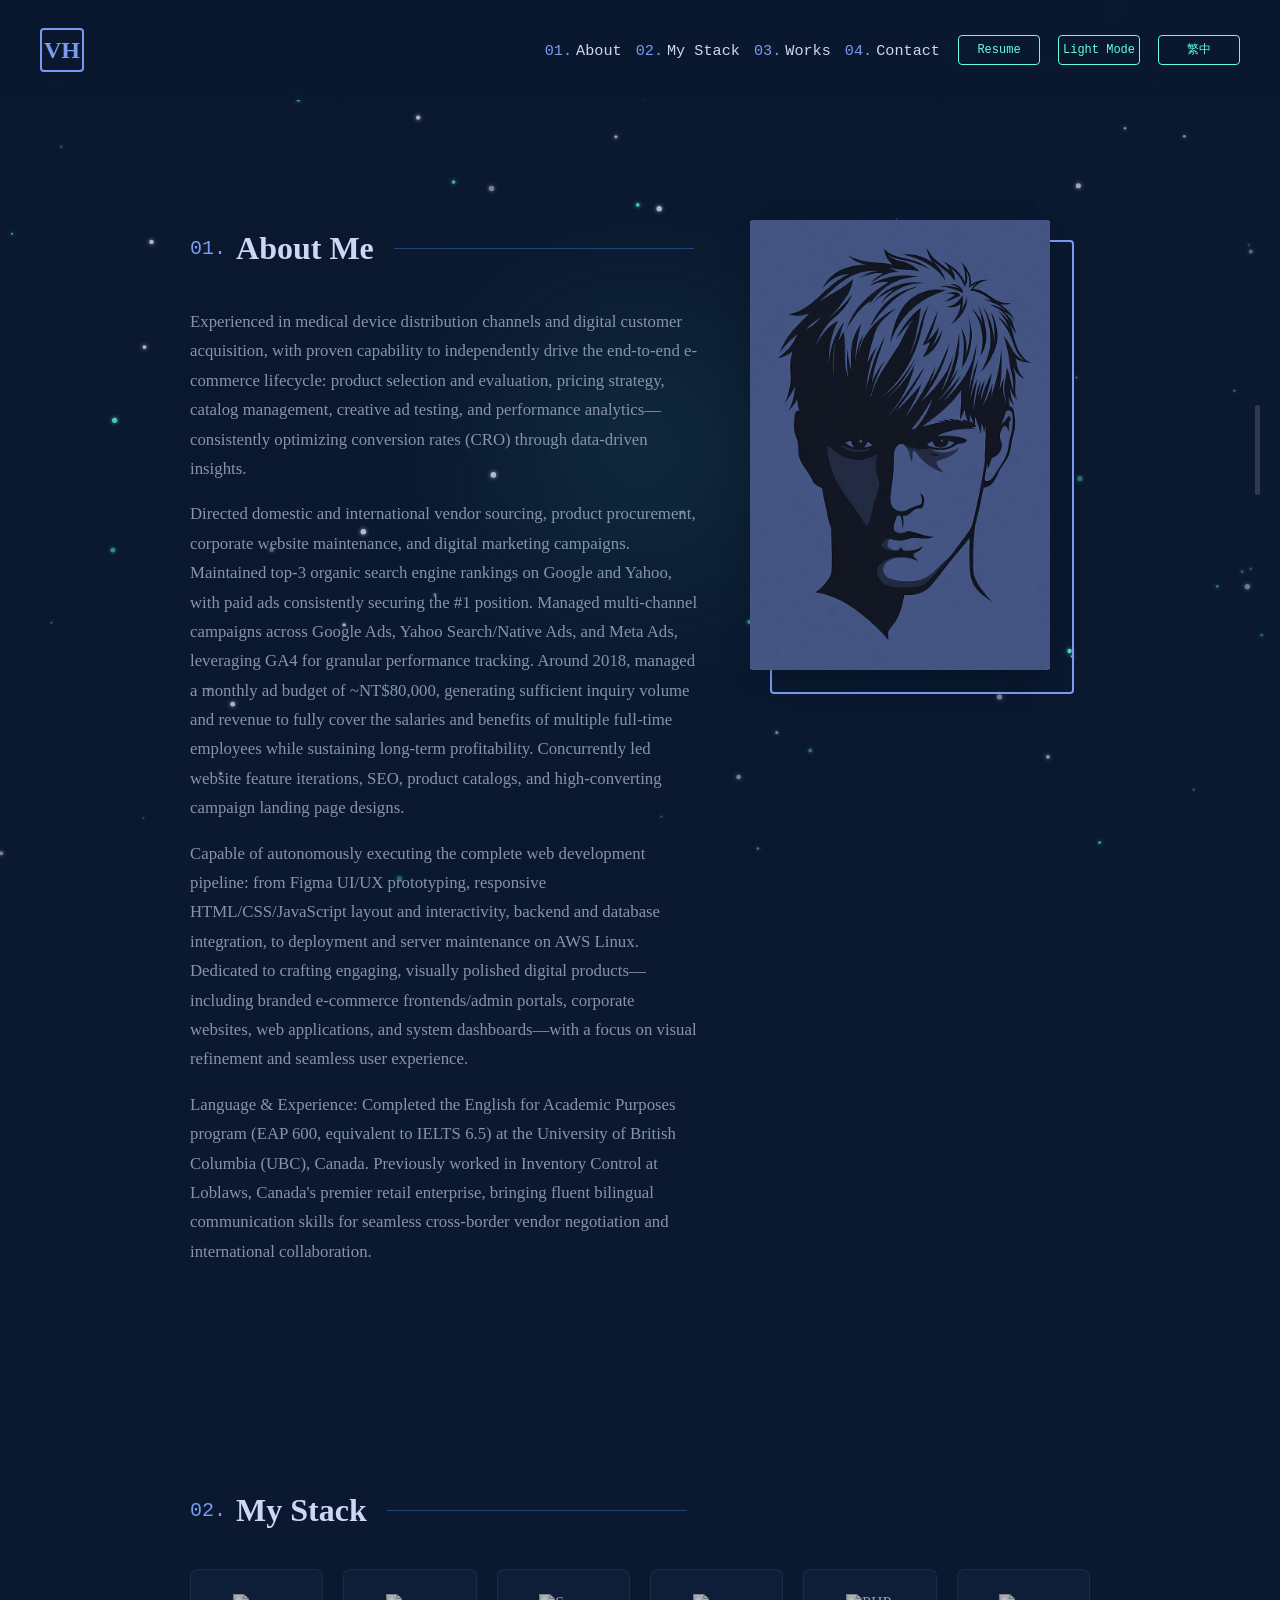
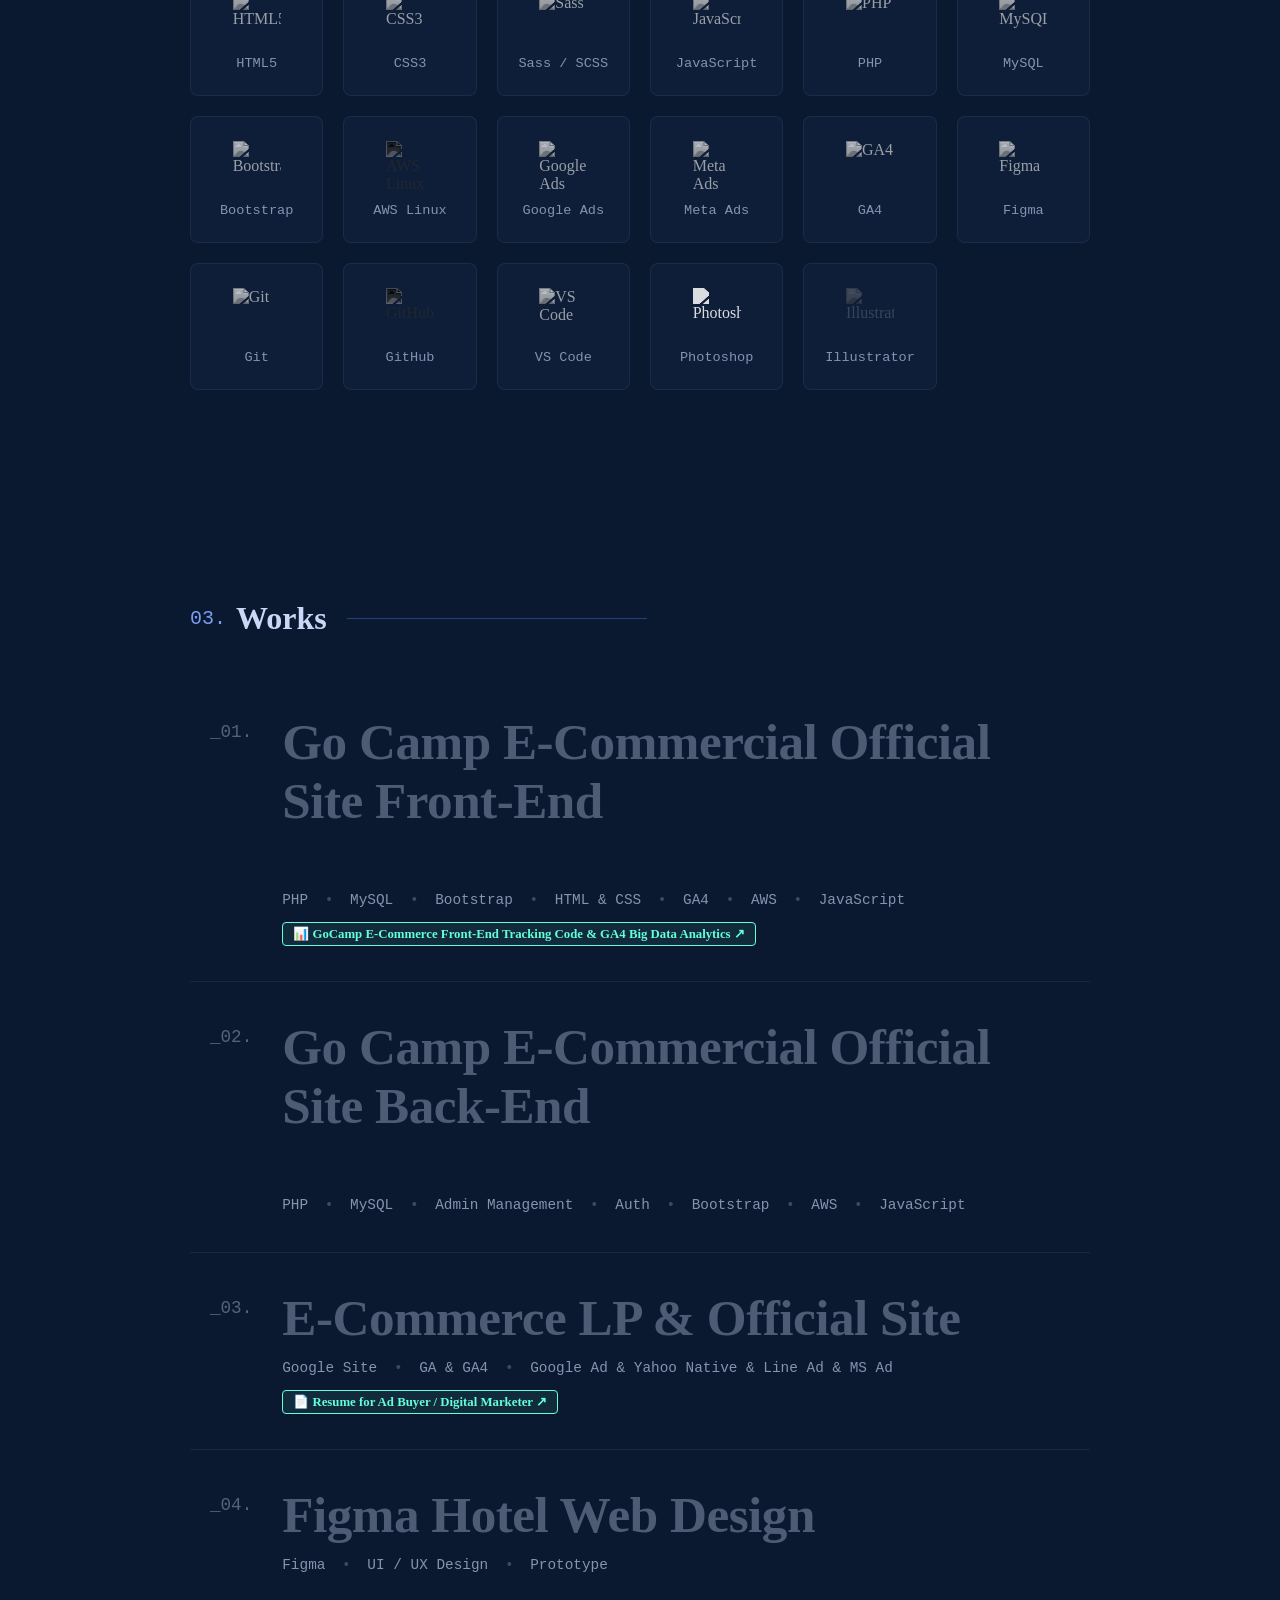
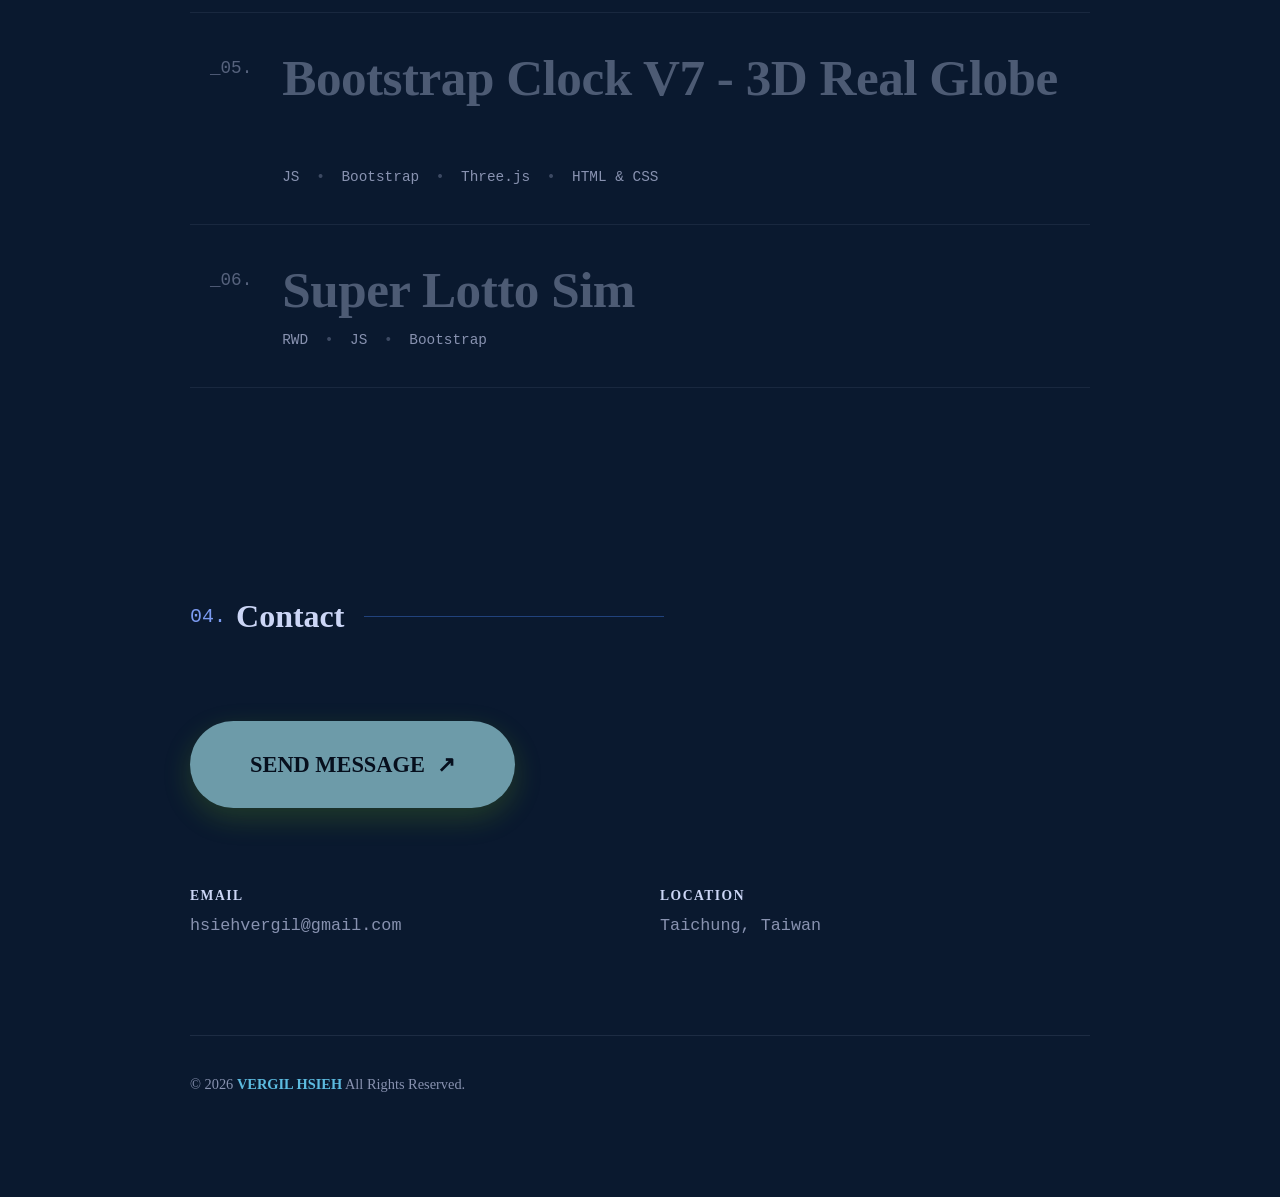
==== index.html @ 5489cf31 "Add files via upload" ====
<!DOCTYPE html>
<html lang="en">

<head>
  <meta charset="UTF-8">

  <!-- Google tag (gtag.js) -->
  <script async src="https://www.googletagmanager.com/gtag/js?id=G-4ZDW0ENFPR"></script>
  <script>
    window.dataLayer = window.dataLayer || [];
    function gtag() { dataLayer.push(arguments); }
    gtag('js', new Date());

    gtag('config', 'G-4ZDW0ENFPR');
  </script>

  <meta name="viewport" content="width=device-width, initial-scale=1.0">
  <title id="doc-title">Vergil Hsieh, SEO Digital Marketing Expert, Web Developer</title>
  <link rel="icon" type="image/jpeg" href="images/大頭貼.jfif">
  <link rel="stylesheet" href="index.css">

  <style>
    /* 導覽列右側三顆按鈕：精緻輕量化尺寸 */
    .navbar .nav-links .btn-resume,
    .btn-lang-toggle,
    .btn-theme-toggle {
      width: 82px;
      height: 30px;
      padding: 0;
      margin: 0 0 0 6px;
      display: inline-flex;
      align-items: center;
      justify-content: center;
      font-family: "SF Mono", "Fira Code", "Roboto Mono", monospace;
      font-size: 0.75rem;
      border-radius: 4px;
      box-sizing: border-box;
      text-decoration: none;
      white-space: nowrap;
      cursor: pointer;
      line-height: 1;
      transition: all 0.25s ease;
      background: transparent;
      border: 1px solid #64ffda;
      color: #64ffda;
    }

    .btn-lang-toggle:hover,
    .btn-theme-toggle:hover {
      background-color: rgba(100, 255, 218, 0.12);
      box-shadow: 0 0 10px rgba(100, 255, 218, 0.3);
      transform: translateY(-1px);
    }

    /* 亮色主題樣式相容 */
    body.light-theme .navbar .nav-links .btn-resume,
    body.light-theme .btn-lang-toggle,
    body.light-theme .btn-theme-toggle {
      border-color: #2563eb;
      color: #2563eb;
    }

    body.light-theme .navbar .nav-links .btn-resume:hover,
    body.light-theme .btn-lang-toggle:hover,
    body.light-theme .btn-theme-toggle:hover {
      background-color: rgba(37, 99, 235, 0.08);
      box-shadow: 0 0 8px rgba(37, 99, 235, 0.2);
      transform: translateY(-1px);
    }

    /* About Me 多段落排版微調 */
    .about-section .about-text p {
      color: #8892b0;
      font-size: 1.05rem;
      line-height: 1.75;
      margin: 0 0 16px 0;
    }

    body.light-theme .about-section .about-text p {
      color: #475569;
    }

    /* 專案標籤內的額外連結樣式（霓虹增亮 + 呼吸脈衝發光 + 靠左切齊） */
    .project-sublink {
      display: inline-block;
      margin-left: 0 !important;
      margin-top: 10px;
      padding: 3px 10px;
      border-radius: 4px;
      border: 1px solid #64ffda;
      color: #64ffda;
      font-weight: 600;
      text-decoration: none;
      font-size: 0.8rem;
      background-color: rgba(100, 255, 218, 0.08);
      cursor: pointer;
      vertical-align: middle;
      transition: all 0.25s ease;
      animation: sublink-pulse-dark 2.4s infinite ease-in-out;
    }

    @keyframes sublink-pulse-dark {
      0%,
      100% {
        border-color: rgba(100, 255, 218, 0.4);
        box-shadow: 0 0 6px rgba(100, 255, 218, 0.2), inset 0 0 4px rgba(100, 255, 218, 0.05);
      }

      50% {
        border-color: #64ffda;
        box-shadow: 0 0 16px rgba(100, 255, 218, 0.65), inset 0 0 8px rgba(100, 255, 218, 0.2);
        color: #ffffff;
      }
    }

    .project-sublink:hover {
      background-color: rgba(100, 255, 218, 0.22);
      border-color: #64ffda;
      color: #ffffff;
      transform: translateY(-1px);
      box-shadow: 0 0 20px rgba(100, 255, 218, 0.8), inset 0 0 10px rgba(100, 255, 218, 0.3);
      animation: none;
    }

    body.light-theme .project-sublink {
      border-color: #2563eb;
      color: #2563eb;
      background-color: rgba(37, 99, 235, 0.06);
      animation: sublink-pulse-light 2.4s infinite ease-in-out;
    }

    @keyframes sublink-pulse-light {
      0%,
      100% {
        border-color: rgba(37, 99, 235, 0.4);
        box-shadow: 0 0 4px rgba(37, 99, 235, 0.15);
      }

      50% {
        border-color: #2563eb;
        box-shadow: 0 0 14px rgba(37, 99, 235, 0.45);
      }
    }

    body.light-theme .project-sublink:hover {
      background-color: rgba(37, 99, 235, 0.14);
      border-color: #2563eb;
      color: #1d4ed8;
      box-shadow: 0 0 16px rgba(37, 99, 235, 0.5);
      animation: none;
    }

    /* 漢堡選單（手機抽屜）展開時的規格微調 */
    @media (max-width: 768px) {
      .navbar .nav-links .btn-resume,
      .btn-lang-toggle,
      .btn-theme-toggle {
        width: 125px;
        height: 38px;
        margin: 6px 0 0 0 !important;
        font-size: 0.9rem;
      }
    }
  </style>
</head>

<body>
  <!-- 動態發光背景容器 -->
  <div class="bg-glow-container" id="bg-glow">
    <canvas id="snow-canvas"></canvas>
  </div>

  <!-- 右側懸浮膠囊滾動進度條 -->
  <div class="scroll-progress-container" id="scroll-progress-container">
    <div class="scroll-progress-bar" id="scroll-progress-bar"></div>
  </div>

  <!-- 導覽列 -->
  <header class="navbar" id="navbar">
    <div class="nav-container">
      <!-- Logo 回到頂部 -->
      <a href="#" class="logo" id="logo-btn" aria-label="Go to top">VH</a>

      <!-- 漢堡按鈕 -->
      <button class="hamburger-btn" id="hamburger-btn" aria-label="Toggle menu" aria-expanded="false">
        <span class="bar"></span>
        <span class="bar"></span>
        <span class="bar"></span>
      </button>

      <!-- 導覽選單 -->
      <nav class="nav-links" id="nav-links">
        <ol>
          <li><a href="#about"><span class="nav-number">01.</span><span id="nav-about">About</span></a></li>
          <li><a href="#stack"><span class="nav-number">02.</span><span id="nav-stack">My Stack</span></a></li>
          <li><a href="#work"><span class="nav-number">03.</span><span id="nav-work">Works</span></a></li>
          <li><a href="#contact"><span class="nav-number">04.</span><span id="nav-contact">Contact</span></a></li>
        </ol>
        <!-- Nav Bar Resume 連結 -->
        <a href="https://docs.google.com/document/d/1zOdMeUcDIaemBNKPl39L3Z-8iVnlkiwZBJupJ_dcVBs/edit?usp=sharing"
          class="btn-resume" target="_blank" rel="noopener noreferrer" id="nav-resume">Resume</a>
        <!-- 主題切換按鈕 (純文字 Light Mode / Dark Mode) -->
        <button type="button" class="btn-theme-toggle" id="btn-theme" onclick="toggleTheme()">Light Mode</button>
        <!-- 中英切換按鈕 -->
        <button type="button" class="btn-lang-toggle" id="btn-lang" onclick="toggleLanguage()">繁中</button>
      </nav>

      <!-- 遮罩層 -->
      <div class="nav-overlay" id="nav-overlay"></div>
    </div>
  </header>

  <!-- 網頁主要內容 -->
  <main style="min-height: 2000px; padding-top: 120px;">
    <!-- 01. About 區塊 -->
    <section id="about" class="about-section">
      <div class="about-inner">
        <!-- 左側：個人自述與分段詳細內文 -->
        <div class="about-text">
          <h2 class="numbered-heading">
            <span class="heading-number">01.</span> <span id="heading-about">About Me</span>
          </h2>
          <div id="about-desc">
            <!-- 由下方 JS 自動注入分段段落 -->
          </div>
        </div>

        <!-- 右側：個人形象照卡片 -->
        <div class="about-pic">
          <div class="wrapper">
            <img src="images/大頭貼.jfif" alt="Avatar" class="img" />
          </div>
        </div>
      </div>
    </section>

    <!-- 02. My Stack 區塊 -->
    <section id="stack" class="stack-section">
      <h2 class="numbered-heading">
        <span class="heading-number">02.</span> <span id="heading-stack">My Stack</span>
      </h2>

      <!-- 技能卡片網格 -->
      <div class="stack-grid">
        <div class="stack-card">
          <div class="icon-box"><img src="https://cdn.jsdelivr.net/gh/devicons/devicon/icons/html5/html5-original.svg"
              alt="HTML5" /></div>
          <span class="stack-name">HTML5</span>
        </div>
        <div class="stack-card">
          <div class="icon-box"><img src="https://cdn.jsdelivr.net/gh/devicons/devicon/icons/css3/css3-original.svg"
              alt="CSS3" /></div>
          <span class="stack-name">CSS3</span>
        </div>
        <div class="stack-card">
          <div class="icon-box"><img src="https://cdn.jsdelivr.net/gh/devicons/devicon/icons/sass/sass-original.svg"
              alt="Sass" /></div>
          <span class="stack-name">Sass / SCSS</span>
        </div>
        <div class="stack-card">
          <div class="icon-box"><img
              src="https://cdn.jsdelivr.net/gh/devicons/devicon/icons/javascript/javascript-original.svg"
              alt="JavaScript" /></div>
          <span class="stack-name">JavaScript</span>
        </div>
        <div class="stack-card">
          <div class="icon-box"><img src="https://cdn.jsdelivr.net/gh/devicons/devicon/icons/php/php-original.svg"
              alt="PHP" /></div>
          <span class="stack-name">PHP</span>
        </div>
        <div class="stack-card">
          <div class="icon-box"><img src="https://cdn.jsdelivr.net/gh/devicons/devicon/icons/mysql/mysql-original.svg"
              alt="MySQL" /></div>
          <span class="stack-name">MySQL</span>
        </div>
        <div class="stack-card">
          <div class="icon-box"><img
              src="https://cdn.jsdelivr.net/gh/devicons/devicon/icons/bootstrap/bootstrap-original.svg"
              alt="Bootstrap" /></div>
          <span class="stack-name">Bootstrap</span>
        </div>
        <div class="stack-card">
          <div class="icon-box"><img
              src="https://upload.wikimedia.org/wikipedia/commons/9/93/Amazon_Web_Services_Logo.svg" alt="AWS Linux"
              class="invert-dark" /></div>
          <span class="stack-name">AWS Linux</span>
        </div>
        <div class="stack-card">
          <div class="icon-box"><img src="https://cdn.jsdelivr.net/gh/devicons/devicon/icons/google/google-original.svg"
              alt="Google Ads" /></div>
          <span class="stack-name">Google Ads</span>
        </div>
        <div class="stack-card">
          <div class="icon-box"><img
              src="https://cdn.jsdelivr.net/gh/devicons/devicon/icons/facebook/facebook-original.svg" alt="Meta Ads" />
          </div>
          <span class="stack-name">Meta Ads</span>
        </div>
        <div class="stack-card">
          <div class="icon-box"><img src="https://www.gstatic.com/analytics-suite/header/suite/v1/ic_analytics.svg"
              alt="GA4" /></div>
          <span class="stack-name">GA4</span>
        </div>
        <div class="stack-card">
          <div class="icon-box"><img src="https://cdn.jsdelivr.net/gh/devicons/devicon/icons/figma/figma-original.svg"
              alt="Figma" /></div>
          <span class="stack-name">Figma</span>
        </div>
        <div class="stack-card">
          <div class="icon-box"><img src="https://cdn.jsdelivr.net/gh/devicons/devicon/icons/git/git-original.svg"
              alt="Git" /></div>
          <span class="stack-name">Git</span>
        </div>
        <div class="stack-card">
          <div class="icon-box"><img src="https://cdn.jsdelivr.net/gh/devicons/devicon/icons/github/github-original.svg"
              alt="GitHub" class="invert-dark" /></div>
          <span class="stack-name">GitHub</span>
        </div>
        <div class="stack-card">
          <div class="icon-box"><img src="https://cdn.jsdelivr.net/gh/devicons/devicon/icons/vscode/vscode-original.svg"
              alt="VS Code" /></div>
          <span class="stack-name">VS Code</span>
        </div>
        <div class="stack-card">
          <div class="icon-box"><img
              src="https://raw.githubusercontent.com/devicons/devicon/master/icons/photoshop/photoshop-original.svg"
              alt="Photoshop" class="adobe-icon" /></div>
          <span class="stack-name">Photoshop</span>
        </div>
        <div class="stack-card">
          <div class="icon-box"><img
              src="https://raw.githubusercontent.com/devicons/devicon/master/icons/illustrator/illustrator-original.svg"
              alt="Illustrator" class="adobe-icon-illustrator" /></div>
          <span class="stack-name">Illustrator</span>
        </div>
      </div>
    </section>

    <!-- 03. Work 區塊 -->
    <section id="work" class="work-section">
      <h2 class="numbered-heading">
        <span class="heading-number">03.</span> <span id="heading-work">Works</span>
      </h2>

      <div class="project-preview-modal" id="project-preview">
        <img src="" alt="Project Preview" id="project-preview-img" />
      </div>

      <div class="projects-list">
        <!-- 專案 01: Go Camp 前台 -->
        <a href="http://43.213.4.75/GoCampV3/index.php" target="_blank" class="project-item"
          data-img="images/GoCampFront.jpg">
          <div class="project-left">
            <span class="project-num">_01.</span>
            <div class="project-info">
              <h3 class="project-title"><span id="proj-title-1">Go Camp E-Commercial Official Site Front-End</span>
                <span class="external-icon">↗</span>
              </h3>
              <p class="project-tags">PHP <span>•</span> MySQL <span>•</span> Bootstrap <span>•</span> HTML & CSS <span>•</span> GA4 <span>•</span> AWS <span>•</span> JavaScript</p>
              <span class="project-sublink"
                onclick="event.stopPropagation(); window.open('images/GoCamp%E5%9F%8B%E8%A8%AD%E7%A8%8B%E5%BC%8F%E7%A2%BC%20-%20GA4%20%E9%9B%BB%E5%95%86%E5%B7%A8%E9%87%8F%E6%95%B8%E6%93%9A%E5%88%86%E6%9E%90.jpg', '_blank');"
                title="查看 GA4 埋設與數據分析結果">
                <span id="proj-sublink-1">📊 GoCamp E-Commerce Front-End Tracking Code & GA4 Big Data Analytics ↗</span>
              </span>
            </div>
          </div>
        </a>

        <!-- 專案 02: Go Camp 後台 -->
        <a href="http://43.213.4.75/GoCampV3/admin/login.php" target="_blank" class="project-item"
          data-img="images/GoCampBack.png">
          <div class="project-left">
            <span class="project-num">_02.</span>
            <div class="project-info">
              <h3 class="project-title"><span id="proj-title-2">Go Camp E-Commercial Official Site Back-End</span> <span
                  class="external-icon">↗</span></h3>
              <p class="project-tags">PHP <span>•</span> MySQL <span>•</span> Admin Management <span>•</span> Auth <span>•</span> Bootstrap <span>•</span> AWS <span>•</span> JavaScript</p>
            </div>
          </div>
        </a>

        <!-- 專案 03: E-Commerce LP ＋ 數位行銷履歷補充連結 -->
        <a href="https://sites.google.com/site/kidovx/1" target="_blank" class="project-item"
          data-img="images/KIDOV-2.jpg">
          <div class="project-left">
            <span class="project-num">_03.</span>
            <div class="project-info">
              <h3 class="project-title"><span id="proj-title-3">E-Commerce LP & Official Site</span> <span
                  class="external-icon">↗</span></h3>
              <p class="project-tags">Google Site <span>•</span> GA & GA4 <span>•</span> Google Ad & Yahoo Native & Line Ad & MS Ad</p>
              <span class="project-sublink"
                onclick="event.stopPropagation(); window.open('https://docs.google.com/document/d/1zOdMeUcDIaemBNKPl39L3Z-8iVnlkiwZBJupJ_dcVBs/edit?usp=sharing', '_blank');"
                title="開啟廣告投放與行銷履歷">
                <span id="proj-sublink-3">📄 Resume for Ad Buyer / Digital Marketer ↗</span>
              </span>
            </div>
          </div>
        </a>

        <!-- 專案 04: Figma Hotel -->
        <a href="https://www.figma.com/proto/Dai2B7wAtFMEK1fwlXKkEH/Hotel-Project?node-id=5-27&starting-point-node-id=5%3A27"
          target="_blank" class="project-item" data-img="images/Figma%20Hotel%20PROJECT.png">
          <div class="project-left">
            <span class="project-num">_04.</span>
            <div class="project-info">
              <h3 class="project-title"><span id="proj-title-4">Figma Hotel Web Design</span> <span
                  class="external-icon">↗</span></h3>
              <p class="project-tags">Figma <span>•</span> UI / UX Design <span>•</span> Prototype</p>
            </div>
          </div>
        </a>

        <!-- 專案 05: Bootstrap Clock -->
        <a href="clock-v7.html" target="_blank" class="project-item"
          data-img="images/Bootstrap%20clock%20V7%20-%203D%20Real%20Globe%E5%B7%A5%E4%BD%9C%E5%8D%80%E5%9F%9F%201.jpg">
          <div class="project-left">
            <span class="project-num">_05.</span>
            <div class="project-info">
              <h3 class="project-title"><span id="proj-title-5">Bootstrap Clock V7 - 3D Real Globe</span> <span
                  class="external-icon">↗</span></h3>
              <p class="project-tags">JS <span>•</span> Bootstrap <span>•</span> Three.js <span>•</span> HTML & CSS</p>
            </div>
          </div>
        </a>

        <!-- 專案 06: Super Lotto Sim -->
        <a href="test0010-super-lotto-add2NewFunctionsV2.html" target="_blank" class="project-item"
          data-img="images/super%20lotto%20sim.jpg">
          <div class="project-left">
            <span class="project-num">_06.</span>
            <div class="project-info">
              <h3 class="project-title"><span id="proj-title-6">Super Lotto Sim</span> <span
                  class="external-icon">↗</span></h3>
              <p class="project-tags">RWD <span>•</span> JS <span>•</span> Bootstrap</p>
            </div>
          </div>
        </a>
      </div>
    </section>

    <!-- 04. Contact 區塊 -->
    <section id="contact" class="contact-section">
      <div class="contact-container">
        <h2 class="numbered-heading">
          <span class="heading-number">04.</span> <span id="heading-contact">Contact</span>
        </h2>
        <br><br>
        <div class="contact-cta">
          <a href="mailto:hsiehvergil@gmail.com" class="btn-send-message">
            <span id="btn-send-text">SEND MESSAGE</span> <span>↗</span>
          </a>
        </div>

        <div class="contact-info-grid">
          <div class="info-block">
            <span class="info-label" id="lbl-email">EMAIL</span>
            <a href="mailto:hsiehvergil@gmail.com" class="info-value">hsiehvergil@gmail.com</a>
          </div>

          <div class="info-block">
            <span class="info-label" id="lbl-location">LOCATION</span>
            <span class="info-value" id="val-location">Taichung, Taiwan</span>
          </div>
        </div>

        <footer class="footer-divider">
          <div class="copyright">
            © 2026 <span class="highlight">VERGIL HSIEH</span> <span id="txt-rights">All Rights Reserved.</span>
          </div>
        </footer>
      </div>
    </section>
  </main>

  <!-- 右下角 Go To Top 懸浮按鈕 -->
  <button id="back-to-top" class="back-to-top-btn" aria-label="Back to top">
    <svg xmlns="http://www.w3.org/2000/svg" width="40" height="40" viewBox="0 0 24 24" fill="none" stroke="currentColor"
      stroke-width="2.5" stroke-linecap="round" stroke-linejoin="round">
      <polyline points="18 15 12 9 6 15"></polyline>
    </svg><span id="txt-gotop">GO TOP</span>
  </button>

  <script src="main.js"></script>

  <!-- 多語系與主題切換控制邏輯 -->
  <script>
    let currentLang = localStorage.getItem('site_lang') || 'en';
    let currentTheme = localStorage.getItem('site_theme') || 'dark';

    const siteI18n = {
      en: {
        docTitle: "Vergil Hsieh, SEO Digital Marketing Expert, Web Developer",
        btnLang: "繁中",
        themeLight: "Light Mode",
        themeDark: "Dark Mode",
        navAbout: "About",
        navStack: "My Stack",
        navWork: "Works",
        navContact: "Contact",
        navResume: "Resume",
        headingAbout: "About Me",
        aboutDesc: [
          "Experienced in medical device distribution channels and digital customer acquisition, with proven capability to independently drive the end-to-end e-commerce lifecycle: product selection and evaluation, pricing strategy, catalog management, creative ad testing, and performance analytics—consistently optimizing conversion rates (CRO) through data-driven insights.",
          "Directed domestic and international vendor sourcing, product procurement, corporate website maintenance, and digital marketing campaigns. Maintained top-3 organic search engine rankings on Google and Yahoo, with paid ads consistently securing the #1 position. Managed multi-channel campaigns across Google Ads, Yahoo Search/Native Ads, and Meta Ads, leveraging GA4 for granular performance tracking. Around 2018, managed a monthly ad budget of ~NT$80,000, generating sufficient inquiry volume and revenue to fully cover the salaries and benefits of multiple full-time employees while sustaining long-term profitability. Concurrently led website feature iterations, SEO, product catalogs, and high-converting campaign landing page designs.",
          "Capable of autonomously executing the complete web development pipeline: from Figma UI/UX prototyping, responsive HTML/CSS/JavaScript layout and interactivity, backend and database integration, to deployment and server maintenance on AWS Linux. Dedicated to crafting engaging, visually polished digital products—including branded e-commerce frontends/admin portals, corporate websites, web applications, and system dashboards—with a focus on visual refinement and seamless user experience.",
          "Language & Experience: Completed the English for Academic Purposes program (EAP 600, equivalent to IELTS 6.5) at the University of British Columbia (UBC), Canada. Previously worked in Inventory Control at Loblaws, Canada's premier retail enterprise, bringing fluent bilingual communication skills for seamless cross-border vendor negotiation and international collaboration."
        ],
        headingStack: "My Stack",
        headingWork: "Works",
        projTitle1: "Go Camp E-Commercial Official Site Front-End",
        projSublink1: "📊 GoCamp E-Commerce Front-End Tracking Code & GA4 Big Data Analytics ↗",
        projTitle2: "Go Camp E-Commercial Official Site Back-End",
        projTitle3: "E-Commerce LP & Official Site",
        projSublink3: "📄 Resume for Ad Buyer / Digital Marketer ↗",
        projTitle4: "Figma Hotel Web Design",
        projTitle5: "Bootstrap Clock V7 - 3D Real Globe",
        projTitle6: "Super Lotto Sim",
        headingContact: "Contact",
        btnSendMessage: "SEND MESSAGE",
        lblEmail: "EMAIL",
        lblLocation: "LOCATION",
        valLocation: "Taichung, Taiwan",
        txtRights: "All Rights Reserved.",
        txtGoTop: "GO TOP"
      },
      zh: {
        docTitle: "Vergil 謝 | SEO 數位行銷廣告投放專家 網頁全端工程師 (Vergil Hsieh)",
        btnLang: "EN",
        themeLight: "Light Mode",
        themeDark: "Dark Mode",
        navAbout: "關於我",
        navStack: "核心技術",
        navWork: "精選作品",
        navContact: "聯絡方式",
        navResume: "個人履歷",
        headingAbout: "關於我",
        aboutDesc: [
          "具備醫療器材通路與網站客源拓展經驗，能獨立執行完整的電商閉環：選品評估、定價策略、商品上架、廣告測品測試、成效數據分析，並依據數據持續優化頁面轉化率。",
          "2013–2016 與 2018–2023 任職於台中展群福祉：統籌國內外供應商開發、產品引進、形象官網維運與數位行銷投放。讓公司官網維持在Goolge、Yahoo搜尋平台搜尋結果保持在前三位。 廣告出現在第一位。長期操盤 Google Ads、Yahoo 關鍵字／原生廣告與 Meta Ads，並運用 GA4 進行精準成效追蹤。約於 2018 年期間，每月廣告預算約新台幣 8 萬元，創造之詢盤量與營收足以全額覆蓋多名全職員工薪資與福利，並長期保持穩定盈利；同時負責網站功能迭代、SEO 搜尋引擎最佳化、商品型錄與活動銷售頁（Landing Page）設計。",
          "可獨立完成網頁從 Figma 介面與原型、HTML／CSS／JavaScript 切版與互動、後端與資料整合，到 AWS Linux 上架與維護的流程。偏好製作具互動性與視覺完成度的數位產品，包含品牌電商網站前後台、形象網站、前端應用與系統介面，注重版面精緻度與使用流暢度。",
          "語言與跨國背景：結業於加拿大英屬哥倫比亞大學（UBC）學術英文 EAP 600（約等同雅思 IELTS 6.5）。曾於加拿大大型零售集團 Loblaws 擔任庫存控管（Inventory Control），具備流暢對接海外供應商之外語溝通能力。"
        ],
        headingStack: "技術與工具",
        headingWork: "精選專案作品",
        projTitle1: "Go Camp 露營用品電商形象官網 (前台)",
        projSublink1: "📊 GoCamp 電子商城前台埋設程式碼 串接 GA4 使用者行為數據分析結果 ↗",
        projTitle2: "Go Camp 露營用品電商後台管理系統",
        projTitle3: "電商廣告銷售頁與品牌形象官網",
        projSublink3: "📄 數位行銷與廣告投放專業履歷 ↗",
        projTitle4: "Figma 飯店主題網頁介面設計",
        projTitle5: "Bootstrap 3D旋轉地球 多功能時鐘 V7",
        projTitle6: "威力彩．熱帶小島大尋寶模擬器",
        headingContact: "與我聯繫",
        btnSendMessage: "發送信件交流",
        lblEmail: "電子郵件",
        lblLocation: "所在城市",
        valLocation: "台灣，台中市",
        txtRights: "版權所有，保留一切權利。",
        txtGoTop: "回到頂部"
      }
    };

    function toggleTheme() {
      currentTheme = currentTheme === 'dark' ? 'light' : 'dark';
      localStorage.setItem('site_theme', currentTheme);
      applyTheme();
    }

    function applyTheme() {
      const t = siteI18n[currentLang];
      if (currentTheme === 'light') {
        document.body.classList.add('light-theme');
        document.getElementById('btn-theme').innerText = t.themeDark;
      } else {
        document.body.classList.remove('light-theme');
        document.getElementById('btn-theme').innerText = t.themeLight;
      }
    }

    function toggleLanguage() {
      currentLang = currentLang === 'en' ? 'zh' : 'en';
      localStorage.setItem('site_lang', currentLang);
      applyLanguage();
    }

    function applyLanguage() {
      const t = siteI18n[currentLang];

      document.documentElement.lang = currentLang === 'zh' ? 'zh-Hant' : 'en';
      document.getElementById('doc-title').innerText = t.docTitle;
      document.getElementById('btn-lang').innerText = t.btnLang;

      // 導覽選單
      document.getElementById('nav-about').innerText = t.navAbout;
      document.getElementById('nav-stack').innerText = t.navStack;
      document.getElementById('nav-work').innerText = t.navWork;
      document.getElementById('nav-contact').innerText = t.navContact;
      document.getElementById('nav-resume').innerText = t.navResume;

      // 區塊標題與介紹內文 (陣列多段落渲染)
      document.getElementById('heading-about').innerText = t.headingAbout;
      const aboutBox = document.getElementById('about-desc');
      if (aboutBox) {
        aboutBox.innerHTML = t.aboutDesc.map(para => `<p>${para}</p>`).join('');
      }

      document.getElementById('heading-stack').innerText = t.headingStack;
      document.getElementById('heading-work').innerText = t.headingWork;

      // 專案作品名稱與補充連結按鈕中英切換
      document.getElementById('proj-title-1').innerText = t.projTitle1;
      const sublink1 = document.getElementById('proj-sublink-1');
      if (sublink1) sublink1.innerText = t.projSublink1;

      document.getElementById('proj-title-2').innerText = t.projTitle2;

      document.getElementById('proj-title-3').innerText = t.projTitle3;
      const sublink3 = document.getElementById('proj-sublink-3');
      if (sublink3) sublink3.innerText = t.projSublink3;

      document.getElementById('proj-title-4').innerText = t.projTitle4;
      document.getElementById('proj-title-5').innerText = t.projTitle5;
      document.getElementById('proj-title-6').innerText = t.projTitle6;

      // 聯絡區塊
      document.getElementById('heading-contact').innerText = t.headingContact;
      document.getElementById('btn-send-text').innerText = t.btnSendMessage;
      document.getElementById('lbl-email').innerText = t.lblEmail;
      document.getElementById('lbl-location').innerText = t.lblLocation;
      document.getElementById('val-location').innerText = t.valLocation;
      document.getElementById('txt-rights').innerText = t.txtRights;
      document.getElementById('txt-gotop').innerText = t.txtGoTop;

      applyTheme();
    }

    document.addEventListener("DOMContentLoaded", () => {
      applyLanguage();
      applyTheme();
    });
  </script>
</body>

</html>
---- index.css ----
@charset "UTF-8";

/* ===== 導覽列 (Navbar) ===== */
.navbar {
  position: fixed;
  top: 0;
  left: 0;
  width: 100%;
  height: 100px;
  background-color: rgba(10, 25, 47, 0.85);
  backdrop-filter: blur(10px);
  z-index: 1000;
  transition: all 0.3s ease-in-out;
}
.navbar.scrolled {
  height: 70px;
  box-shadow: 0 10px 30px -10px rgba(2, 12, 27, 0.7);
}
.navbar .nav-container {
  max-width: 1200px;
  height: 100%;
  margin: 0 auto;
  padding: 0 35px;
  display: flex;
  justify-content: space-between;
  align-items: center;
}
.navbar .logo {
  color: #7b9af0;
  font-size: 1.5rem;
  font-weight: 700;
  text-decoration: none;
  border: 2px solid #7b9af0;
  width: 40px;
  height: 40px;
  display: flex;
  align-items: center;
  justify-content: center;
  border-radius: 4px;
  transition: transform 0.2s ease;
  flex-shrink: 0;
}
.navbar .logo:hover {
  transform: translateY(-2px);
}

/* 導覽選項容器：微調間距，維持充裕水平空間 */
.navbar .nav-links {
  display: flex;
  align-items: center;
  gap: 12px;
}
.navbar .nav-links ol {
  display: flex;
  gap: 14px;
  list-style: none;
  margin: 0;
  padding: 0;
}
.navbar .nav-links ol li a {
  color: #ccd6f6;
  font-family: "SF Mono", "Fira Code", "Roboto Mono", monospace;
  font-size: 0.95rem;
  text-decoration: none;
  white-space: nowrap;
  transition: color 0.2s ease;
}
.navbar .nav-links ol li a .nav-number {
  color: #7b9af0;
  margin-right: 4px;
}
.navbar .nav-links ol li a:hover {
  color: #7b9af0;
}

.navbar .nav-links .btn-resume:hover {
  background-color: rgba(123, 154, 240, 0.1);
  transform: translate(-1px, -1px);
  box-shadow: 2px 2px 0 #7b9af0;
}

/* 漢堡選單按鈕 */
.hamburger-btn {
  display: none;
  background: transparent;
  border: none;
  cursor: pointer;
  z-index: 1100;
  padding: 10px;
}
.hamburger-btn .bar {
  display: block;
  width: 28px;
  height: 2px;
  margin: 6px 0;
  background-color: #7b9af0;
  transition: all 0.3s ease-in-out;
}
.hamburger-btn.active .bar:nth-child(1) {
  transform: translateY(8px) rotate(45deg);
}
.hamburger-btn.active .bar:nth-child(2) {
  opacity: 0;
}
.hamburger-btn.active .bar:nth-child(3) {
  transform: translateY(-8px) rotate(-45deg);
}

.nav-overlay {
  display: none;
  position: fixed;
  top: 0;
  left: 0;
  width: 100vw;
  height: 100vh;
  background: rgba(10, 25, 47, 0.7);
  backdrop-filter: blur(4px);
  z-index: 999;
  opacity: 0;
  transition: opacity 0.3s ease;
}
.nav-overlay.active {
  display: block;
  opacity: 1;
}

/* ===== 響應式斷點：設定為 768px ===== */
@media (max-width: 768px) {
  .navbar .nav-container {
    padding: 0 20px;
  }
  .hamburger-btn {
    display: block;
  }
  .navbar .nav-links {
    position: fixed;
    top: 0;
    right: -100%;
    width: 75vw;
    max-width: 320px;
    height: 100vh;
    height: 100dvh;
    background-color: #112240;
    box-shadow: -10px 0px 30px -15px rgba(2, 12, 27, 0.7);
    flex-direction: column;
    justify-content: center;
    align-items: flex-start;
    padding-left: 50px;
    padding-right: 30px;
    box-sizing: border-box;
    gap: 18px;
    z-index: 1000;
    transition: right 0.35s cubic-bezier(0.645, 0.045, 0.355, 1);
  }

  .navbar .nav-links.active {
    right: 0;
  }

  .navbar .nav-links ol {
    flex-direction: column;
    align-items: flex-start;
    gap: 18px;
    padding: 0;
    margin: 0;
  }

  .navbar .nav-links ol li a {
    font-size: 1.15rem;
    display: flex;
    flex-direction: row;
    align-items: center;
    gap: 8px;
  }

  .navbar .nav-links .btn-resume,
  .btn-theme-toggle,
  .btn-lang-toggle {
    margin-left: 0 !important;
    align-self: flex-start;
    text-align: center;
  }
}

/* ===== 基礎全域樣式 ===== */
body {
  margin: 0;
  padding: 0;
  background-color: #0a192f;
  color: #ccd6f6;
  min-height: 100vh;
  position: relative;
  overflow-x: hidden;
  transition: background-color 0.3s ease, color 0.3s ease;
}

.bg-glow-container {
  position: fixed;
  top: 0;
  left: 0;
  width: 100vw;
  height: 100vh;
  pointer-events: none;
  z-index: 0;
  background-size: 40px 40px;
}
.bg-glow-container::before {
  content: "";
  position: absolute;
  top: 0;
  left: 0;
  right: 0;
  bottom: 0;
  background: radial-gradient(600px circle at var(--mouse-x, 50%) var(--mouse-y, 50%), rgba(100, 255, 218, 0.07), rgba(17, 34, 64, 0.03) 40%, transparent 80%);
  transition: opacity 0.3s ease;
}
.bg-glow-container #snow-canvas {
  position: absolute;
  top: 0;
  left: 0;
  width: 100%;
  height: 100%;
  display: block;
}

main {
  position: relative;
  z-index: 1;
}

/* 帶編號的標題樣式 */
.numbered-heading {
  display: flex;
  align-items: center;
  position: relative;
  margin: 10px 0 40px;
  width: 100%;
  font-size: clamp(26px, 5vw, 32px);
  font-weight: 600;
  color: #ccd6f6;
  white-space: nowrap;
}
.numbered-heading .heading-number {
  margin-right: 10px;
  font-family: "SF Mono", "Fira Code", "Roboto Mono", monospace;
  font-size: clamp(16px, 3vw, 20px);
  font-weight: 400;
  color: #7b9af0;
}
.numbered-heading::after {
  content: "";
  display: block;
  position: relative;
  width: 300px;
  height: 1px;
  margin-left: 20px;
  background-color: rgb(33.0555555556, 66.1111111111, 124.4444444444);
}
@media (max-width: 768px) {
  .numbered-heading::after {
    width: 100%;
  }
}

/* ===== 01. About 區塊 ===== */
.about-section {
  max-width: 900px;
  margin: 0 auto;
  padding: 100px 0;
}
.about-section .about-inner {
  display: grid;
  grid-template-columns: 3fr 2fr;
  gap: 50px;
  align-items: flex-start;
}
@media (max-width: 768px) {
  .about-section .about-inner {
    display: block;
  }
}
.about-section .about-text p {
  color: #8892b0;
  font-size: 1.05rem;
  line-height: 1.75;
  margin: 0 0 16px 0;
}
.about-section .about-text .skills-list {
  display: grid;
  grid-template-columns: repeat(2, minmax(140px, 200px));
  gap: 0 10px;
  padding: 0;
  margin: 20px 0 0 0;
  overflow: hidden;
  list-style: none;
}
.about-section .about-text .skills-list li {
  position: relative;
  margin-bottom: 10px;
  padding-left: 20px;
  font-family: "SF Mono", "Fira Code", "Roboto Mono", monospace;
  font-size: 0.85rem;
  color: #8892b0;
}
.about-section .about-text .skills-list li::before {
  content: "▹";
  position: absolute;
  left: 0;
  color: #7b9af0;
  font-size: 0.9rem;
  line-height: 12px;
}
.about-section .about-pic {
  position: relative;
  max-width: 300px;
  margin-top: 0;
}
@media (max-width: 768px) {
  .about-section .about-pic {
    margin: 50px auto 0;
    width: 70%;
  }
}
.about-section .about-pic .wrapper {
  box-shadow: 0 10px 30px -15px rgba(2, 12, 27, 0.7);
  transition: all 0.25s cubic-bezier(0.645, 0.045, 0.355, 1);
  display: block;
  position: relative;
  width: 100%;
  border-radius: 4px;
  background-color: #7b9af0;
}
.about-section .about-pic .wrapper::after {
  content: "";
  display: block;
  position: absolute;
  width: 100%;
  height: 100%;
  border-radius: 4px;
  transition: all 0.25s cubic-bezier(0.645, 0.045, 0.355, 1);
  top: 20px;
  left: 20px;
  z-index: -1;
  border: 2px solid #7b9af0;
}
.about-section .about-pic .wrapper .img {
  position: relative;
  border-radius: 4px;
  mix-blend-mode: multiply;
  filter: grayscale(100%) contrast(1);
  transition: all 0.25s cubic-bezier(0.645, 0.045, 0.355, 1);
  width: 100%;
  height: auto;
  display: block;
}
.about-section .about-pic .wrapper:hover {
  background: transparent;
  outline: 0;
  transform: translate(-4px, -4px);
}
.about-section .about-pic .wrapper:hover::after {
  transform: translate(6px, 6px);
}
.about-section .about-pic .wrapper:hover .img {
  filter: none;
  mix-blend-mode: normal;
}

/* ===== 02. My Stack 區塊 ===== */
.stack-section {
  max-width: 900px;
  margin: 0 auto;
  padding: 80px 0;
}
.stack-section .stack-grid {
  display: grid;
  grid-template-columns: repeat(auto-fill, minmax(130px, 1fr));
  gap: 20px;
  margin-top: 30px;
}
.stack-section .stack-card {
  background-color: rgba(17, 34, 64, 0.6);
  border: 1px solid rgba(204, 214, 246, 0.08);
  border-radius: 8px;
  padding: 24px 16px;
  display: flex;
  flex-direction: column;
  align-items: center;
  justify-content: center;
  gap: 14px;
  cursor: pointer;
  transition: all 0.3s cubic-bezier(0.645, 0.045, 0.355, 1);
  backdrop-filter: blur(5px);
}
.stack-section .stack-card .icon-box {
  width: 48px;
  height: 48px;
  display: flex;
  align-items: center;
  justify-content: center;
}
.stack-section .stack-card .icon-box img {
  width: 100%;
  height: 100%;
  object-fit: contain;
  filter: grayscale(100%) opacity(0.7);
  transition: all 0.3s ease;
}
.stack-section .stack-card .icon-box img.invert-dark {
  filter: grayscale(100%) invert(1) opacity(0.7);
}
.stack-section .stack-card .icon-box img.adobe-icon {
  filter: grayscale(100%) brightness(2.2) opacity(0.85);
}
.stack-section .stack-card .icon-box img.adobe-icon-illustrator {
  filter: grayscale(150%) brightness(0.6) opacity(0.38);
}
.stack-section .stack-card .stack-name {
  font-family: "SF Mono", "Fira Code", "Roboto Mono", monospace;
  font-size: 0.85rem;
  color: #8892b0;
  transition: color 0.3s ease;
}
.stack-section .stack-card:hover {
  transform: translateY(-6px);
  background-color: rgba(17, 34, 64, 0.95);
  border-color: rgba(123, 154, 240, 0.5);
  box-shadow: 0 10px 20px -10px rgba(2, 12, 27, 0.8), 0 0 15px -3px rgba(123, 154, 240, 0.15);
}
.stack-section .stack-card:hover .icon-box img {
  filter: grayscale(0%) opacity(1);
  transform: scale(1.1);
}
.stack-section .stack-card:hover .icon-box img.invert-dark {
  filter: grayscale(0%) invert(1) opacity(1);
}
.stack-section .stack-card:hover .icon-box img.adobe-icon {
  filter: grayscale(0%) brightness(1) opacity(1);
}
.stack-section .stack-card:hover .stack-name {
  color: #ccd6f6;
}

html {
  scroll-behavior: smooth;
}

/* ===== 03. Works 區塊 ===== */
.work-section {
  max-width: 900px;
  margin: 0 auto;
  padding: 100px 0;
  position: relative;
}
.work-section .projects-list {
  display: flex;
  flex-direction: column;
  margin-top: 40px;
  position: relative;
}
.work-section .project-item {
  display: flex;
  justify-content: space-between;
  align-items: center;
  padding: 35px 20px;
  border-bottom: 1px solid rgba(204, 214, 246, 0.08);
  text-decoration: none;
  transition: all 0.3s ease;
  position: relative;
}
.work-section .project-item .project-left {
  display: flex;
  align-items: flex-start;
  gap: 30px;
  width: 100%;
}
.work-section .project-item .project-info {
  flex: 1;
  min-width: 0;
}
.work-section .project-item .project-num {
  font-family: "SF Mono", "Fira Code", "Roboto Mono", monospace;
  font-size: 1.1rem;
  color: rgba(136, 146, 176, 0.6);
  padding-top: 10px;
  transition: color 0.3s ease;
  flex-shrink: 0;
}
.work-section .project-item .project-info .project-title {
  font-size: clamp(2rem, 4vw, 3.5rem);
  font-weight: 800;
  letter-spacing: -0.5px;
  color: rgba(204, 214, 246, 0.35);
  margin: 0 0 10px 0;
  transition: all 0.3s ease;
  display: flex;
  align-items: center;
  gap: 15px;
  flex-wrap: wrap;
  word-break: break-word;
  overflow-wrap: break-word;
}
.work-section .project-item .project-info .project-title .external-icon {
  font-size: 1.8rem;
  opacity: 0;
  transform: translate(-10px, 10px);
  transition: all 0.3s ease;
  flex-shrink: 0;
}
.work-section .project-item .project-info .project-tags {
  font-family: "SF Mono", "Fira Code", "Roboto Mono", monospace;
  font-size: 0.9rem;
  color: #8892b0;
  margin: 0;
  line-height: 1.6;
}
.work-section .project-item .project-info .project-tags span {
  margin: 0 8px;
  opacity: 0.4;
}
.work-section .project-item:hover {
  background-color: rgba(17, 34, 64, 0.2);
}
.work-section .project-item:hover .project-num {
  color: #7b9af0;
}
.work-section .project-item:hover .project-title {
  color: #7b9af0;
  text-shadow: 0 0 20px rgba(123, 154, 240, 0.4);
}
.work-section .project-item:hover .project-title .external-icon {
  opacity: 1;
  transform: translate(0, 0);
}
.work-section .project-preview-modal {
  position: absolute;
  right: 0;
  top: 50%;
  transform: translateY(-50%) scale(0.9);
  width: 380px;
  height: 240px;
  border-radius: 8px;
  overflow: hidden;
  pointer-events: none;
  z-index: 10;
  opacity: 0;
  transition: opacity 0.3s ease, transform 0.3s ease;
  box-shadow: 0 20px 40px rgba(0, 0, 0, 0.6), 0 0 0 1px rgba(123, 154, 240, 0.3);
}
.work-section .project-preview-modal.active {
  opacity: 1;
  transform: translateY(-50%) scale(1);
}
.work-section .project-preview-modal img {
  width: 100%;
  height: 100%;
  object-fit: cover;
  display: block;
}
@media (max-width: 400px) {
  .work-section .project-preview-modal {
    display: none;
  }
}

/* ===== 手機版 (768px 以下) 專案文字排版強化防擠壓 ===== */
@media (max-width: 768px) {
  .work-section .project-item {
    padding: 24px 10px;
  }
  .work-section .project-item .project-left {
    gap: 12px;
  }
  .work-section .project-item .project-num {
    padding-top: 4px;
    font-size: 1rem;
  }
  .work-section .project-item .project-info .project-title {
    font-size: 1.55rem !important;
    line-height: 1.35;
    gap: 8px;
  }
  .work-section .project-item .project-info .project-title .external-icon {
    font-size: 1.25rem;
    opacity: 0.8;
    transform: none;
  }
  .work-section .project-item .project-info .project-tags {
    font-size: 0.8rem;
    line-height: 1.5;
  }
  .project-sublink {
    font-size: 0.76rem !important;
    padding: 3px 8px !important;
    white-space: normal !important;
    line-height: 1.4 !important;
  }
}

/* ===== 專案額外補充按鈕（深色霓虹 + 呼吸脈衝發光） ===== */
.project-sublink {
  display: inline-block;
  margin-left: 0;
  padding: 3px 10px;
  border-radius: 4px;
  border: 1px solid #64ffda;
  color: #00ffc3;
  font-weight: 600;
  text-decoration: none;
  font-size: 0.8rem;
  background-color: rgba(100, 255, 218, 0.08);
  cursor: pointer;
  vertical-align: middle;
  transition: all 0.25s ease;
  animation: sublink-pulse-dark 2.4s infinite ease-in-out;
}

@keyframes sublink-pulse-dark {
  0%, 100% {
    border-color: rgba(100, 255, 218, 0.4);
    box-shadow: 0 0 6px rgba(100, 255, 218, 0.2), inset 0 0 4px rgba(100, 255, 218, 0.05);
  }
  50% {
    border-color: #64ffda;
    box-shadow: 0 0 16px rgba(100, 255, 218, 0.65), inset 0 0 8px rgba(100, 255, 218, 0.2);
    color: #ffffff;
  }
}

.project-sublink:hover {
  background-color: rgba(100, 255, 218, 0.22);
  border-color: #64ffda;
  color: #ffffff;
  transform: translateY(-1px);
  box-shadow: 0 0 20px rgba(100, 255, 218, 0.8), inset 0 0 10px rgba(100, 255, 218, 0.3);
  animation: none;
}

/* ===== 04. Contact 區塊 ===== */
.contact-section {
  max-width: 900px;
  margin: 0 auto;
  padding: 100px 0 60px;
}
.contact-section .contact-container {
  display: flex;
  flex-direction: column;
}
.contact-section .contact-container .numbered-heading {
  margin-bottom: 50px;
}
.contact-section .contact-cta {
  margin-bottom: 80px;
}
.contact-section .contact-cta .btn-send-message {
  display: inline-flex;
  align-items: center;
  justify-content: center;
  gap: 12px;
  background-color: #a4e2ec;
  color: #050b14;
  font-weight: 700;
  font-size: 1.1rem;
  padding: 30px 60px;
  border-radius: 60px;
  text-decoration: none;
  transition: all 0.3s cubic-bezier(0.645, 0.045, 0.355, 1);
  box-shadow: 0 10px 30px rgba(132, 204, 22, 0.3);
  opacity: 0.65;
}
.contact-section .contact-cta .btn-send-message span {
  font-size: 1.4rem;
  transition: transform 0.3s ease;
}
.contact-section .contact-cta .btn-send-message:hover {
  transform: scale(1.05);
  background-color: #e9ebe7;
  box-shadow: 0 15px 35px rgba(132, 204, 22, 0.5);
}
.contact-section .contact-cta .btn-send-message:hover span {
  transform: translate(3px, -3px);
}
.contact-section .contact-info-grid {
  display: grid;
  grid-template-columns: repeat(auto-fit, minmax(220px, 1fr));
  gap: 40px;
  margin-bottom: 100px;
}
.contact-section .contact-info-grid .info-block {
  display: flex;
  flex-direction: column;
  gap: 12px;
}
.contact-section .contact-info-grid .info-block .info-label {
  font-size: 0.85rem;
  font-weight: 700;
  letter-spacing: 1.5px;
  color: #ccd6f6;
}
.contact-section .contact-info-grid .info-block .info-value {
  font-family: "SF Mono", "Fira Code", "Roboto Mono", monospace;
  font-size: 1.05rem;
  color: #8892b0;
  text-decoration: none;
  transition: color 0.2s ease;
}
.contact-section .contact-info-grid .info-block .info-value:hover {
  color: #7b9af0;
}
.contact-section .footer-divider {
  border-top: 1px solid rgba(204, 214, 246, 0.1);
  padding-top: 40px;
  display: flex;
  justify-content: space-between;
  align-items: center;
  flex-wrap: wrap;
  gap: 20px;
}
.contact-section .footer-divider .copyright {
  font-size: 0.9rem;
  color: #8892b0;
}
.contact-section .footer-divider .copyright .highlight {
  color: #5dbbe0;
  font-weight: 700;
}

/* 回到頂部按鈕 */
.back-to-top-btn {
  position: fixed;
  bottom: 40px;
  right: 40px;
  width: 44px;
  height: 44px;
  background-color: rgba(17, 34, 64, 0.85);
  border: 1px solid rgba(123, 154, 240, 0.4);
  color: #7b9af0;
  border-radius: 6px;
  cursor: pointer;
  z-index: 99;
  display: flex;
  align-items: center;
  justify-content: center;
  backdrop-filter: blur(8px);
  -webkit-backdrop-filter: blur(8px);
  opacity: 0;
  visibility: hidden;
  transform: translateY(15px);
  transition: all 0.3s cubic-bezier(0.645, 0.045, 0.355, 1);
}
.back-to-top-btn.show {
  opacity: 1;
  visibility: visible;
  transform: translateY(0);
}
.back-to-top-btn:hover {
  background-color: rgba(123, 154, 240, 0.15);
  border-color: #7b9af0;
  box-shadow: 0 0 15px rgba(123, 154, 240, 0.3);
  transform: translateY(-3px);
}
.back-to-top-btn svg {
  transition: transform 0.2s ease;
}
.back-to-top-btn:hover svg {
  transform: translateY(-2px);
}
@media (max-width: 768px) {
  .back-to-top-btn {
    bottom: 25px;
    right: 25px;
    width: 40px;
    height: 40px;
  }
}

/* 區塊內距 */
.about-section,
.stack-section,
.work-section,
.contact-section {
  max-width: 900px;
  margin: 0 auto;
  padding: 100px 25px;
}
@media (max-width: 768px) {
  .about-section,
  .stack-section,
  .work-section,
  .contact-section {
    padding: 60px 20px;
  }
}

/* 隱藏滾動條 */
html, body {
  scrollbar-width: none;
  -ms-overflow-style: none;
}
html::-webkit-scrollbar, body::-webkit-scrollbar {
  display: none;
}

/* 滾動進度條 */
.scroll-progress-container {
  position: fixed;
  right: 20px;
  top: 50%;
  transform: translateY(-50%);
  width: 5px;
  height: 90px;
  background-color: rgba(255, 255, 255, 0.15);
  border-radius: 10px;
  overflow: hidden;
  z-index: 9999;
  pointer-events: none;
}
.scroll-progress-container .scroll-progress-bar {
  width: 100%;
  height: 0%;
  background-color: #64ffda;
  border-radius: 10px;
  box-shadow: 0 0 10px rgba(100, 255, 218, 0.7);
  transition: height 0.1s ease-out;
}

/* ==================================================== */
/* ===== 亮色主題樣式 (Light Theme) 覆蓋 ===== */
/* ==================================================== */
body.light-theme {
  background-color: #f8fafc;
  color: #1e293b;
}

/* 導覽列與背景 */
body.light-theme .navbar {
  background-color: rgba(255, 255, 255, 0.88);
  border-bottom: 1px solid rgba(0, 0, 0, 0.06);
}
body.light-theme .navbar.scrolled {
  box-shadow: 0 10px 30px -10px rgba(0, 0, 0, 0.1);
}
body.light-theme .navbar .logo {
  color: #2563eb;
  border-color: #2563eb;
}
body.light-theme .navbar .nav-links ol li a {
  color: #334155;
}
body.light-theme .navbar .nav-links ol li a:hover,
body.light-theme .navbar .nav-links ol li a .nav-number {
  color: #2563eb;
}
body.light-theme .navbar .nav-links .btn-resume {
  color: #2563eb;
  border-color: #2563eb;
}
body.light-theme .navbar .nav-links .btn-resume:hover {
  background-color: rgba(37, 99, 235, 0.08);
  box-shadow: 2px 2px 0 #2563eb;
}
body.light-theme .hamburger-btn .bar {
  background-color: #2563eb;
}
@media (max-width: 768px) {
  body.light-theme .navbar .nav-links {
    background-color: #ffffff;
    box-shadow: -10px 0px 30px -15px rgba(0, 0, 0, 0.15);
  }
}

/* 標題與內文 */
body.light-theme .numbered-heading {
  color: #0f172a;
}
body.light-theme .numbered-heading .heading-number {
  color: #2563eb;
}
body.light-theme .numbered-heading::after {
  background-color: #cbd5e1;
}
body.light-theme .about-section .about-text p {
  color: #475569;
}

/* 亮色主題頭像處理 */
body.light-theme .about-section .about-pic .wrapper {
  background-color: #abc8f7;
  box-shadow: 0 10px 30px -15px rgba(37, 99, 235, 0.25);
}

body.light-theme .about-section .about-pic .wrapper::after {
  border-color: #2563eb;
}

body.light-theme .about-section .about-pic .wrapper .img {
  mix-blend-mode: multiply;
  filter: grayscale(100%) contrast(1.1) brightness(1.1);
  transition: all 0.25s cubic-bezier(0.645, 0.045, 0.355, 1);
}

body.light-theme .about-section .about-pic .wrapper:hover {
  background-color: transparent;
  outline: 0;
}

body.light-theme .about-section .about-pic .wrapper:hover .img {
  filter: none;
  mix-blend-mode: normal;
}

/* 技能卡片 */
body.light-theme .stack-section .stack-card {
  background-color: #ffffff;
  border-color: #e2e8f0;
  box-shadow: 0 4px 6px -1px rgba(0, 0, 0, 0.05);
}
body.light-theme .stack-section .stack-card .stack-name {
  color: #475569;
}
body.light-theme .stack-section .stack-card:hover {
  background-color: #ffffff;
  border-color: #2563eb;
  box-shadow: 0 10px 20px -5px rgba(37, 99, 235, 0.15);
}
body.light-theme .stack-section .stack-card:hover .stack-name {
  color: #0f172a;
}

/* 作品列表 */
body.light-theme .work-section .project-item {
  border-bottom-color: #e2e8f0;
}
body.light-theme .work-section .project-item .project-info .project-title {
  color: #64748b;
}
body.light-theme .work-section .project-item:hover {
  background-color: rgba(37, 99, 235, 0.04);
}
body.light-theme .work-section .project-item:hover .project-title,
body.light-theme .work-section .project-item:hover .project-num {
  color: #2563eb;
  text-shadow: none;
}
body.light-theme .work-section .project-item .project-tags {
  color: #64748b;
}

/* 亮色主題下的補充按鈕樣式與呼吸發光 */
body.light-theme .project-sublink {
  border-color: #2563eb;
  color: #2563eb;
  background-color: rgba(37, 99, 235, 0.06);
  animation: sublink-pulse-light 2.4s infinite ease-in-out;
}

@keyframes sublink-pulse-light {
  0%, 100% {
    border-color: rgba(37, 99, 235, 0.4);
    box-shadow: 0 0 4px rgba(37, 99, 235, 0.15);
  }
  50% {
    border-color: #2563eb;
    box-shadow: 0 0 14px rgba(37, 99, 235, 0.45);
  }
}

body.light-theme .project-sublink:hover {
  background-color: rgba(37, 99, 235, 0.14);
  border-color: #2563eb;
  color: #1d4ed8;
  box-shadow: 0 0 16px rgba(37, 99, 235, 0.5);
  animation: none;
}

/* 聯絡區塊與頁尾 */
body.light-theme .contact-section .contact-info-grid .info-block .info-label {
  color: #0f172a;
}
body.light-theme .contact-section .contact-info-grid .info-block .info-value {
  color: #475569;
}
body.light-theme .contact-section .contact-info-grid .info-block .info-value:hover {
  color: #2563eb;
}
body.light-theme .contact-section .footer-divider {
  border-top-color: #e2e8f0;
}
body.light-theme .contact-section .footer-divider .copyright {
  color: #64748b;
}
body.light-theme .contact-section .footer-divider .copyright .highlight {
  color: #2563eb;
}

/* 回到頂部按鈕 */
body.light-theme .back-to-top-btn {
  background-color: #ffffff;
  border-color: #cbd5e1;
  color: #2563eb;
  box-shadow: 0 4px 10px rgba(0, 0, 0, 0.08);
}
body.light-theme .back-to-top-btn:hover {
  background-color: #f1f5f9;
  border-color: #2563eb;
}
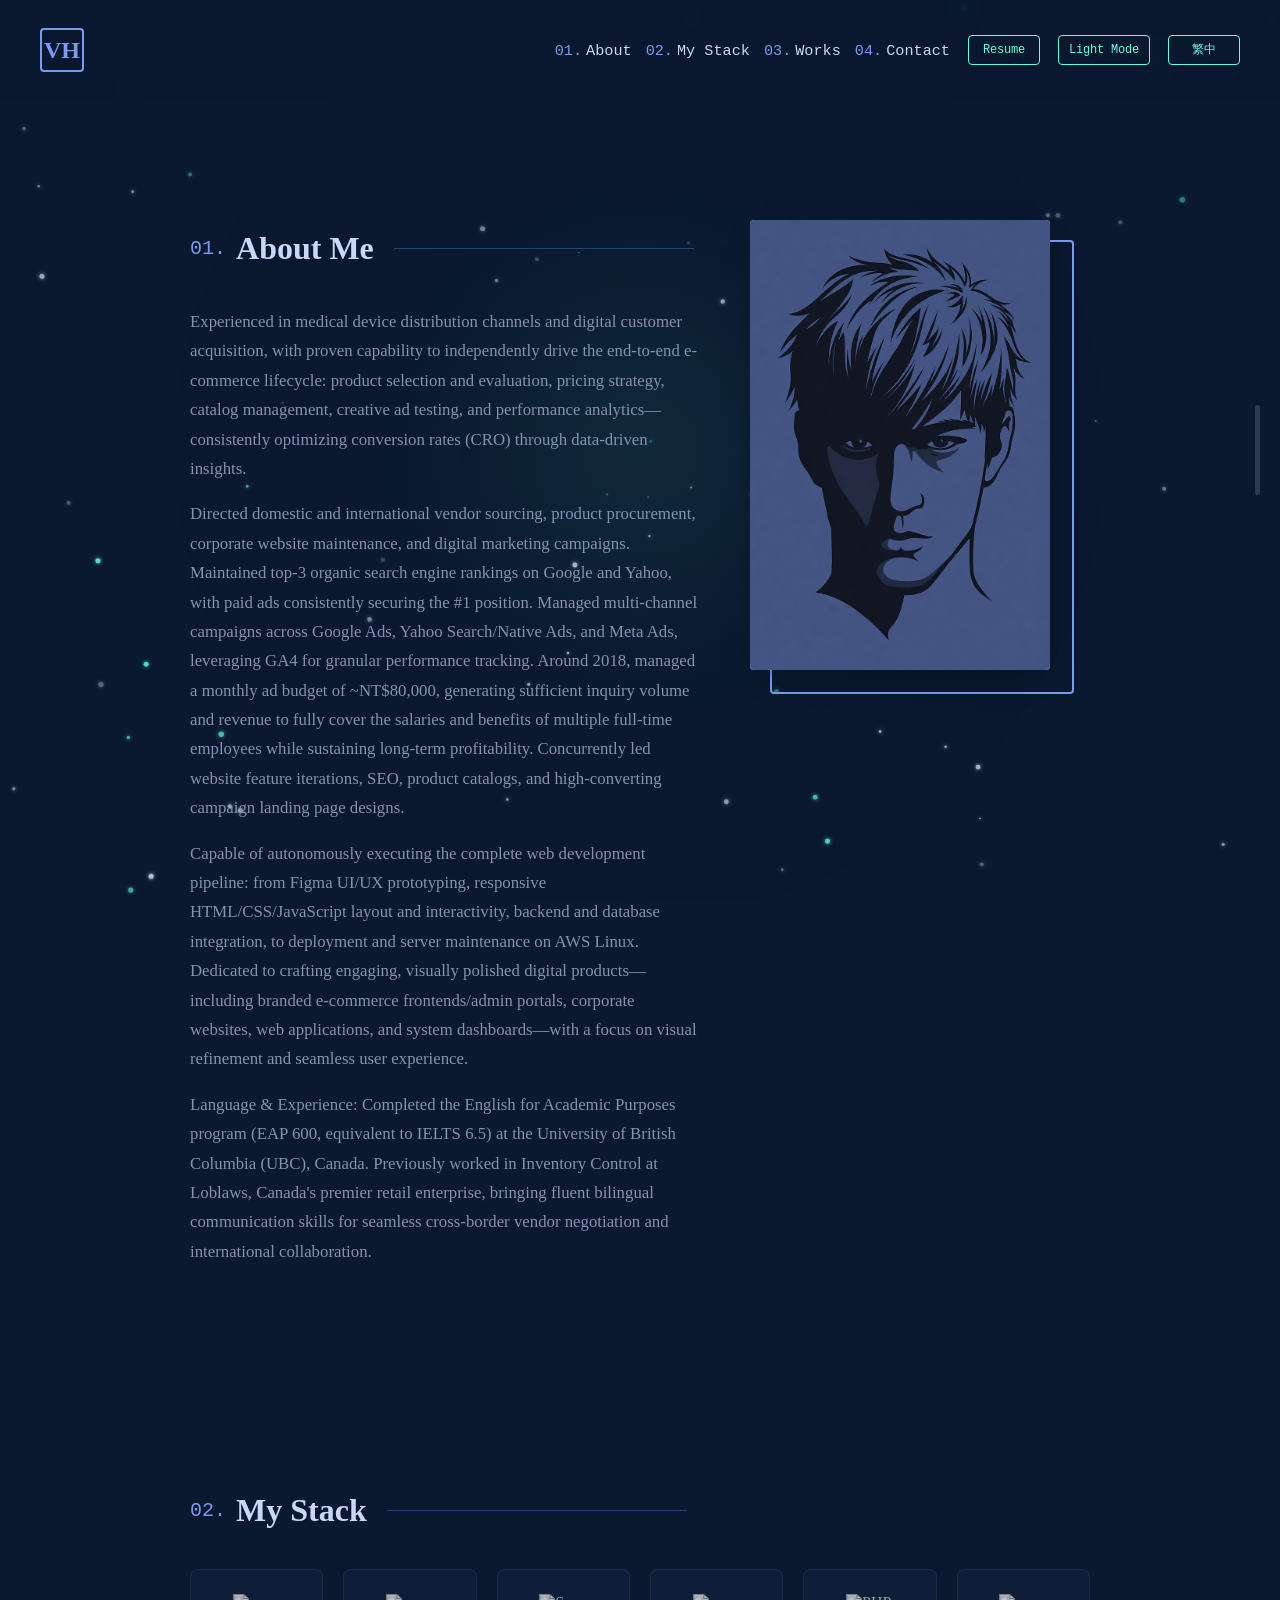
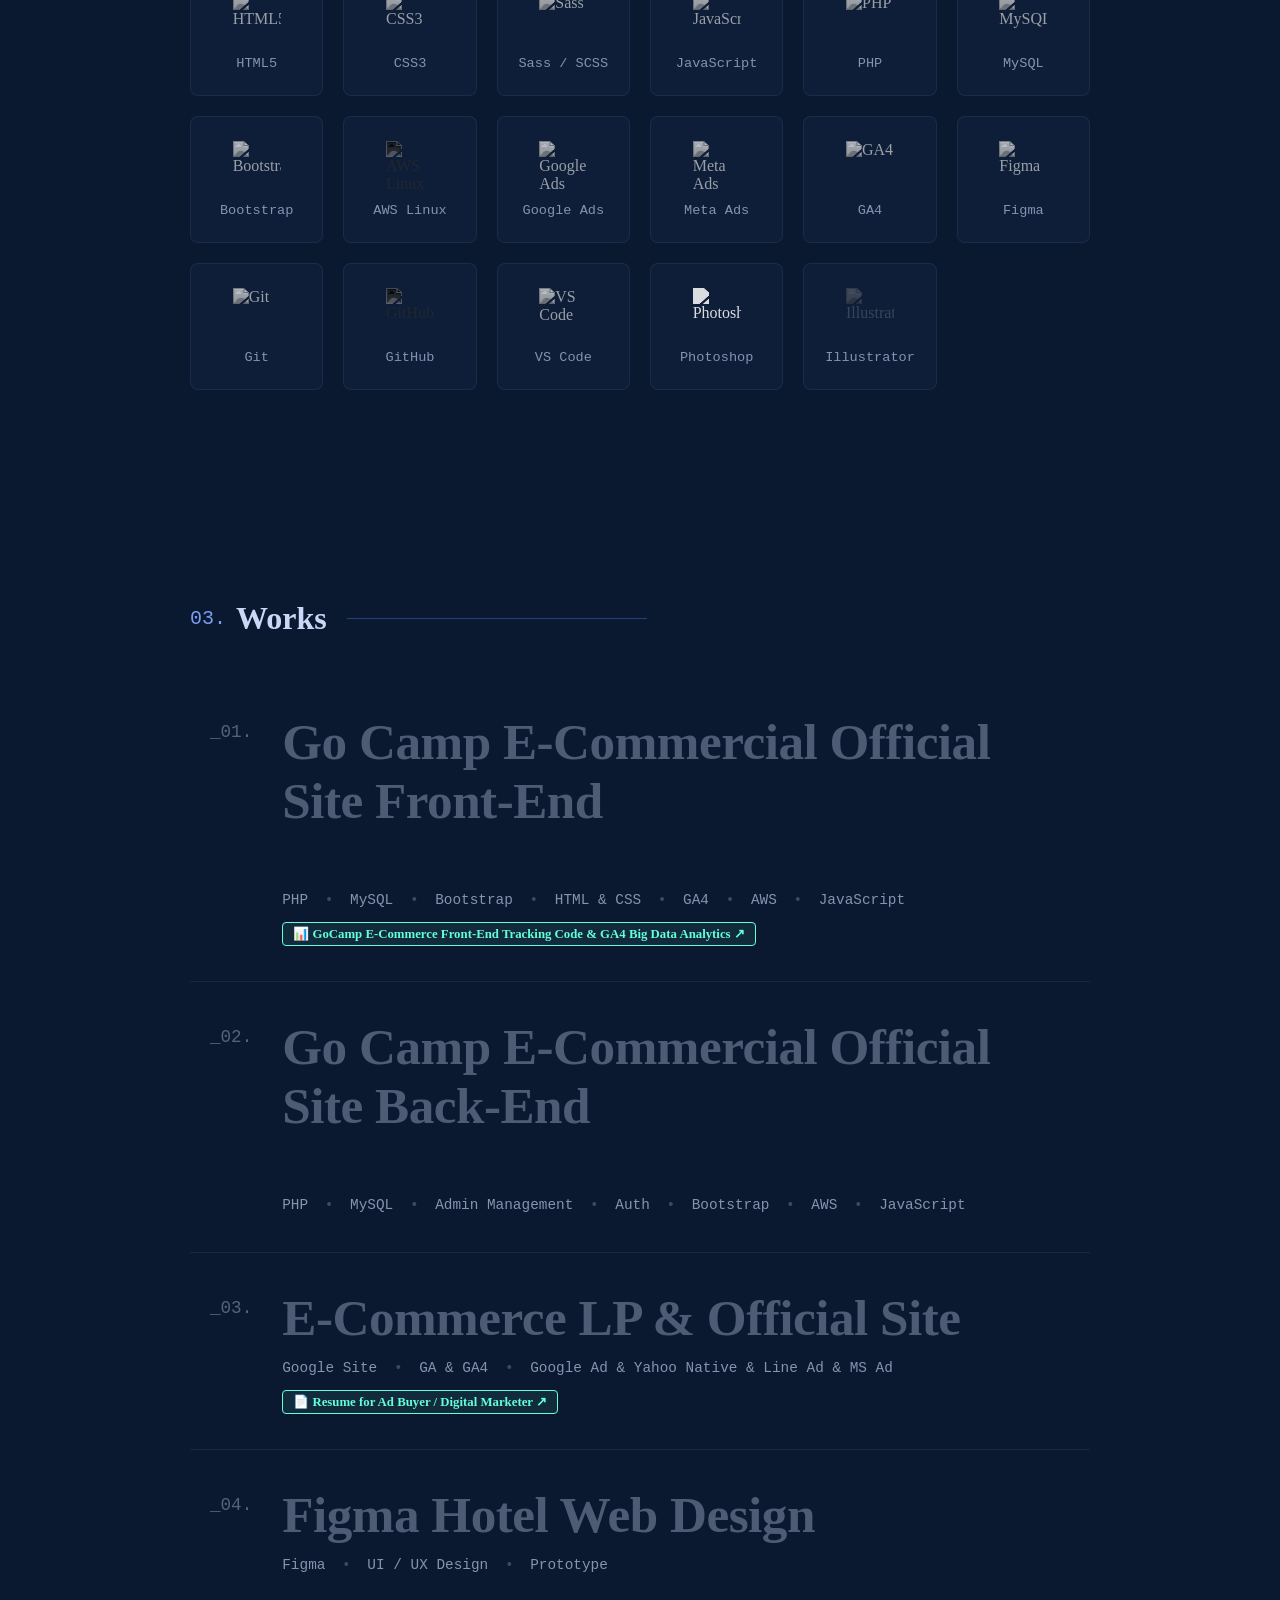
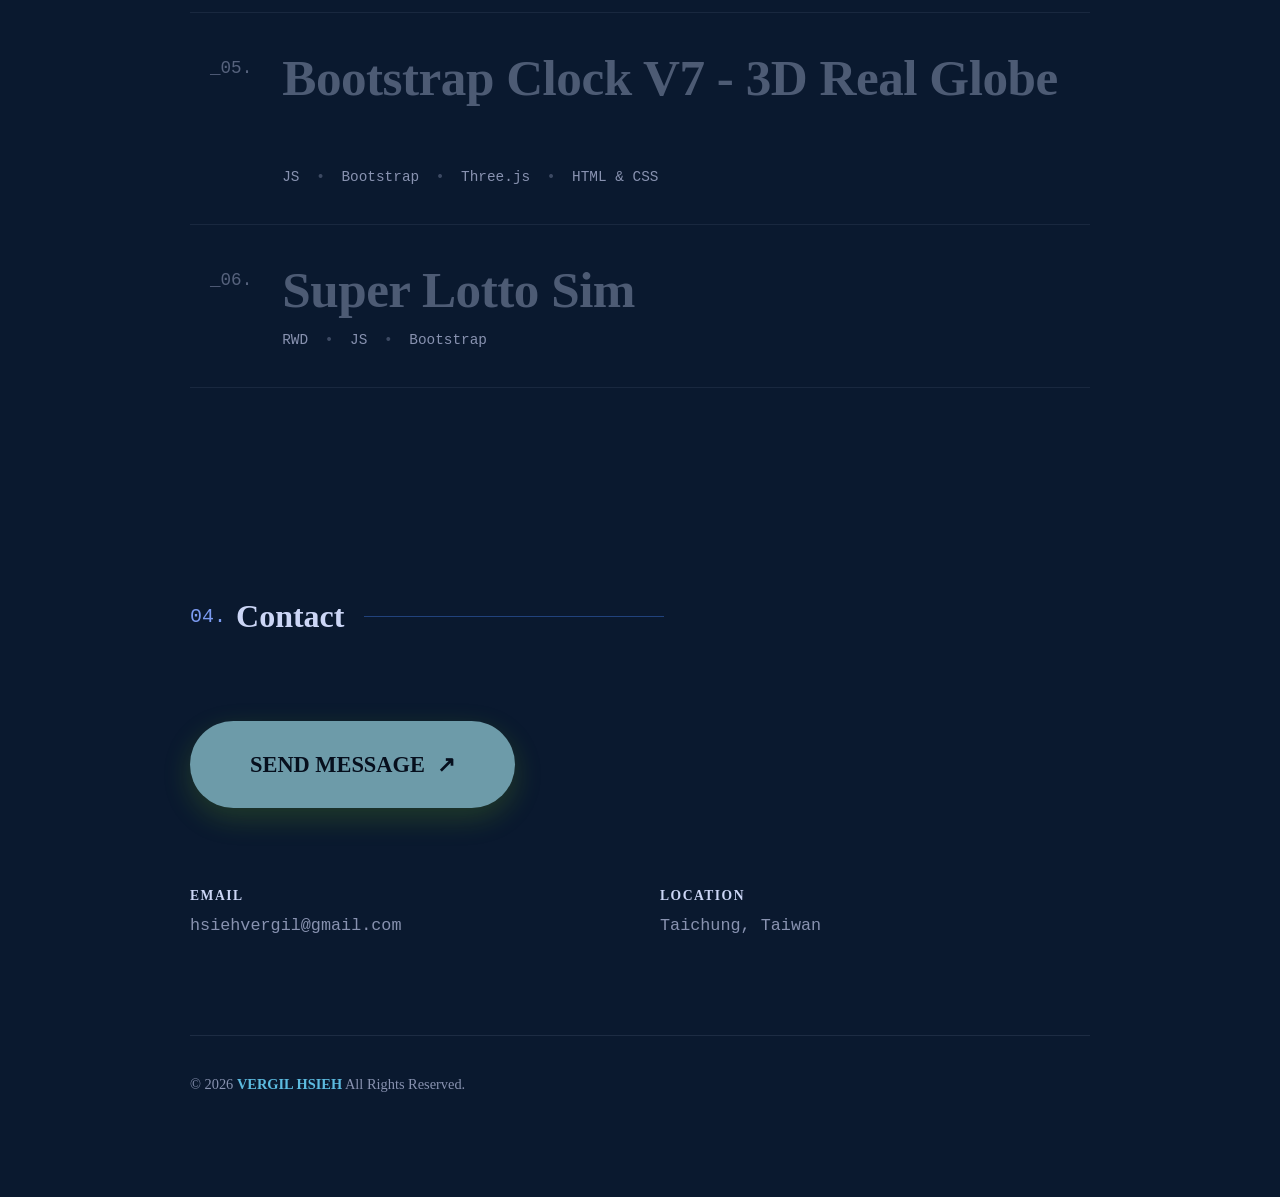
==== commit d0436a62: "Add files via upload" ====
--- a/index.html
+++ b/index.html
@@ -20,19 +20,21 @@
   <link rel="stylesheet" href="index.css">
 
   <style>
-    /* 導覽列右側三顆按鈕：精緻輕量化尺寸 */
+    /* 導覽列右側三顆按鈕：自適應寬度 + 徹底防爆框與去除焦點外框 */
     .navbar .nav-links .btn-resume,
     .btn-lang-toggle,
     .btn-theme-toggle {
-      width: 82px;
+      width: auto;
+      min-width: 72px;
+      padding: 0 10px;
       height: 30px;
-      padding: 0;
       margin: 0 0 0 6px;
       display: inline-flex;
       align-items: center;
       justify-content: center;
       font-family: "SF Mono", "Fira Code", "Roboto Mono", monospace;
       font-size: 0.75rem;
+      letter-spacing: -0.2px;
       border-radius: 4px;
       box-sizing: border-box;
       text-decoration: none;
@@ -43,6 +45,8 @@
       background: transparent;
       border: 1px solid #64ffda;
       color: #64ffda;
+      outline: none;
+      -webkit-tap-highlight-color: transparent;
     }
 
     .btn-lang-toggle:hover,
@@ -50,6 +54,20 @@
       background-color: rgba(100, 255, 218, 0.12);
       box-shadow: 0 0 10px rgba(100, 255, 218, 0.3);
       transform: translateY(-1px);
+    }
+
+    /* 消除 macOS Chrome/Safari 點擊產生的白藍焦點外框 */
+    .navbar .nav-links .btn-resume:focus,
+    .btn-lang-toggle:focus,
+    .btn-theme-toggle:focus,
+    .navbar .nav-links .btn-resume:focus-visible,
+    .btn-lang-toggle:focus-visible,
+    .btn-theme-toggle:focus-visible,
+    .navbar .nav-links .btn-resume:active,
+    .btn-lang-toggle:active,
+    .btn-theme-toggle:active {
+      outline: none !important;
+      box-shadow: none !important;
     }
 
     /* 亮色主題樣式相容 */
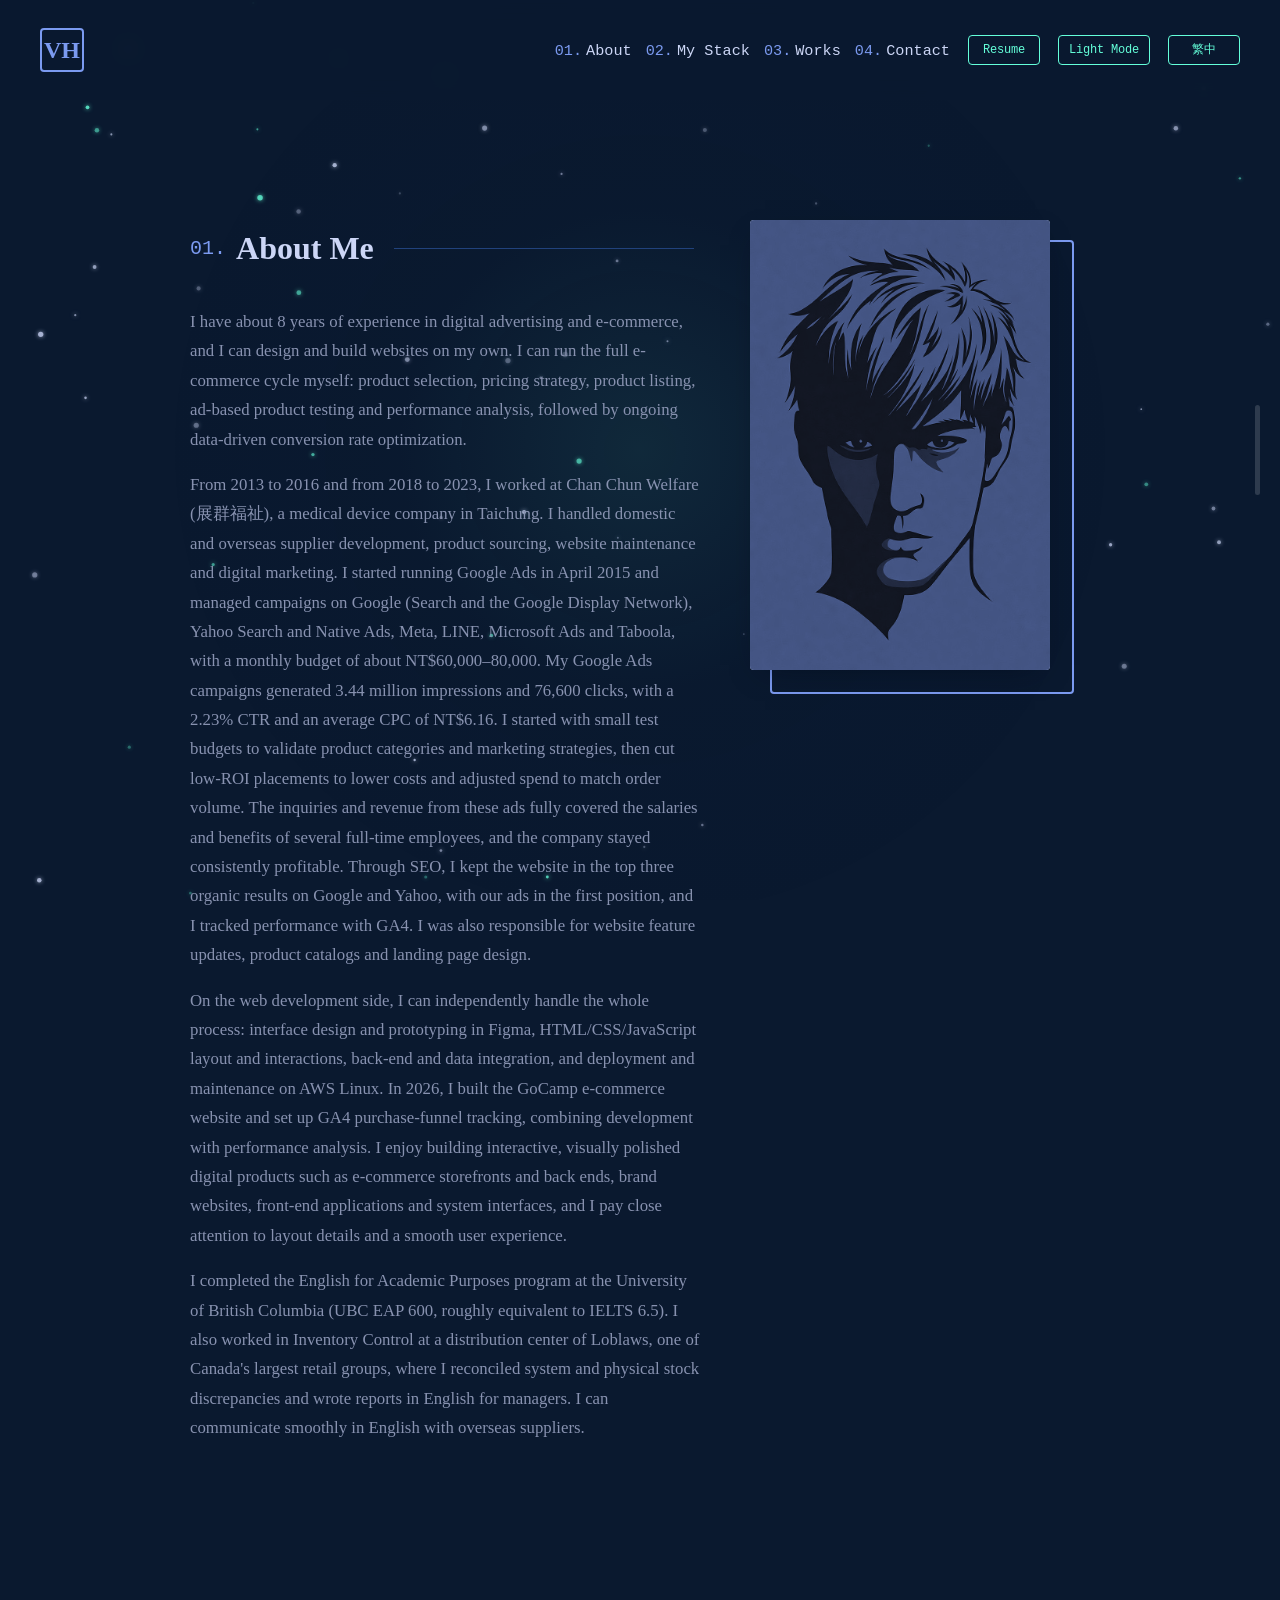
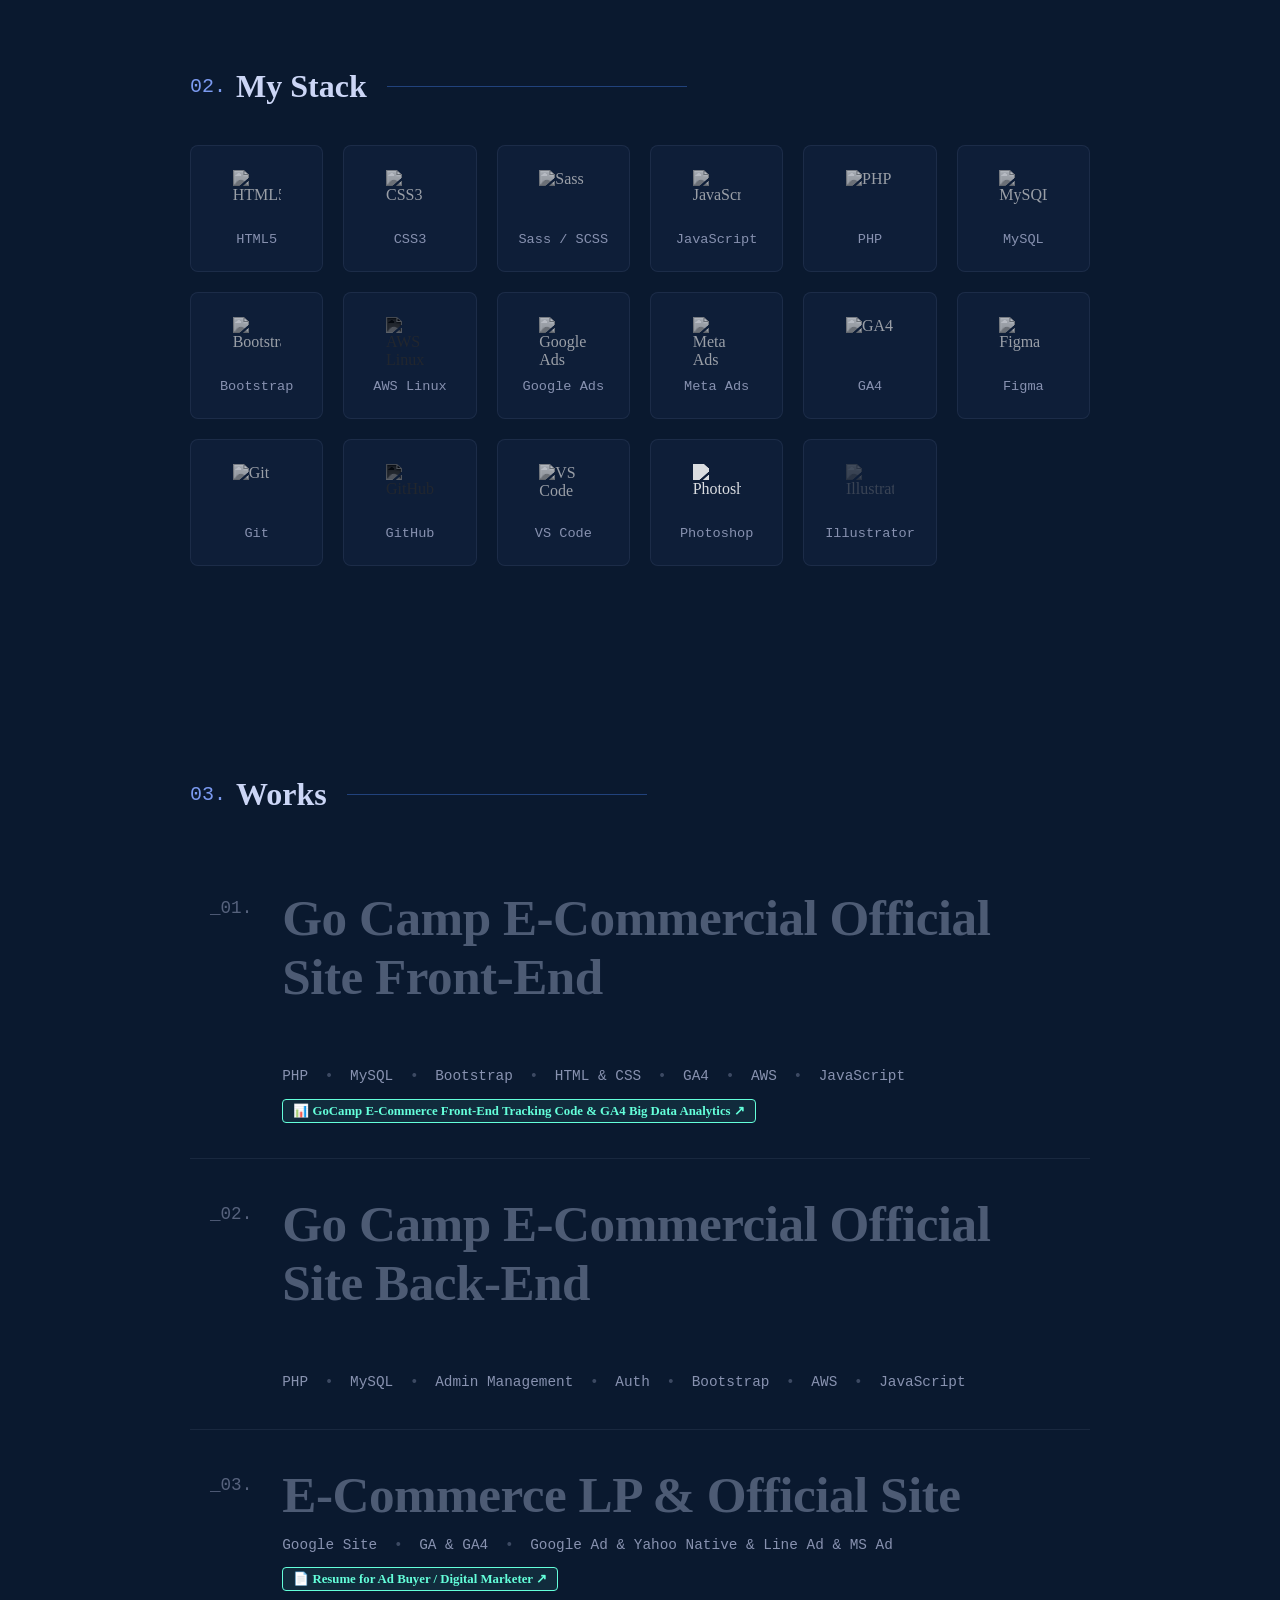
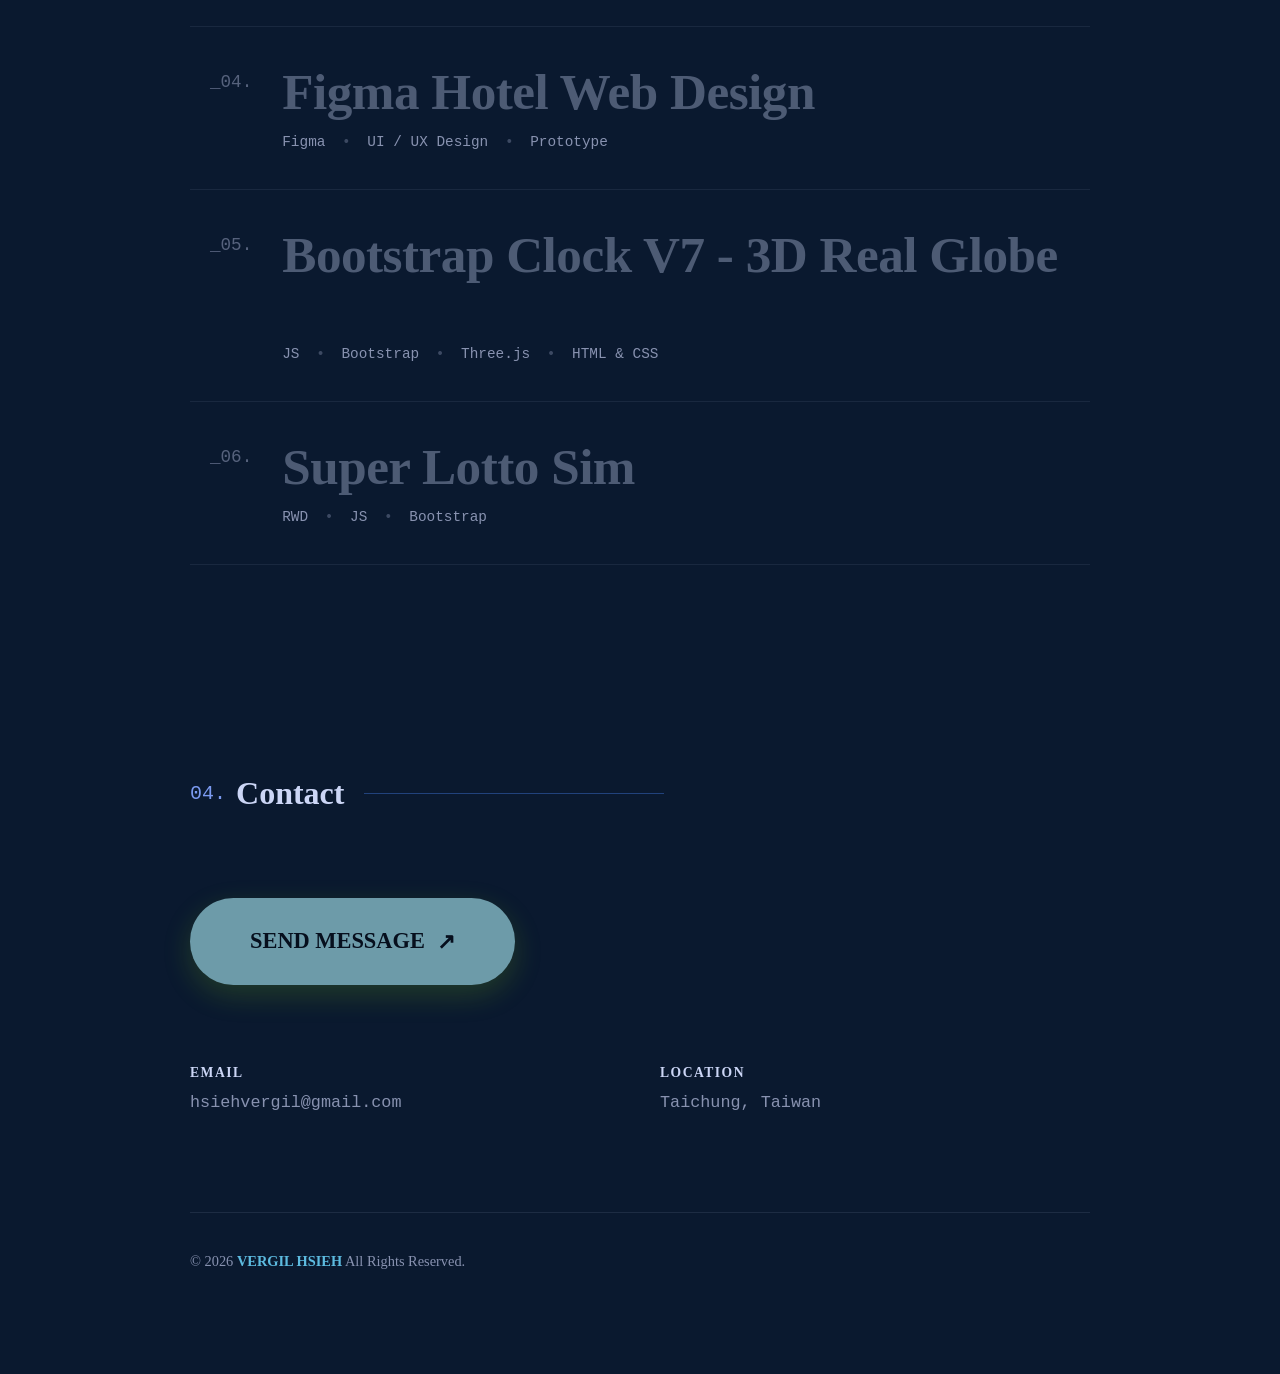
==== commit c45564e0: "Add files via upload" ====
--- a/index.html
+++ b/index.html
@@ -518,10 +518,10 @@
         navResume: "Resume",
         headingAbout: "About Me",
         aboutDesc: [
-          "Experienced in medical device distribution channels and digital customer acquisition, with proven capability to independently drive the end-to-end e-commerce lifecycle: product selection and evaluation, pricing strategy, catalog management, creative ad testing, and performance analytics—consistently optimizing conversion rates (CRO) through data-driven insights.",
-          "Directed domestic and international vendor sourcing, product procurement, corporate website maintenance, and digital marketing campaigns. Maintained top-3 organic search engine rankings on Google and Yahoo, with paid ads consistently securing the #1 position. Managed multi-channel campaigns across Google Ads, Yahoo Search/Native Ads, and Meta Ads, leveraging GA4 for granular performance tracking. Around 2018, managed a monthly ad budget of ~NT$80,000, generating sufficient inquiry volume and revenue to fully cover the salaries and benefits of multiple full-time employees while sustaining long-term profitability. Concurrently led website feature iterations, SEO, product catalogs, and high-converting campaign landing page designs.",
-          "Capable of autonomously executing the complete web development pipeline: from Figma UI/UX prototyping, responsive HTML/CSS/JavaScript layout and interactivity, backend and database integration, to deployment and server maintenance on AWS Linux. Dedicated to crafting engaging, visually polished digital products—including branded e-commerce frontends/admin portals, corporate websites, web applications, and system dashboards—with a focus on visual refinement and seamless user experience.",
-          "Language & Experience: Completed the English for Academic Purposes program (EAP 600, equivalent to IELTS 6.5) at the University of British Columbia (UBC), Canada. Previously worked in Inventory Control at Loblaws, Canada's premier retail enterprise, bringing fluent bilingual communication skills for seamless cross-border vendor negotiation and international collaboration."
+          "I have about 8 years of experience in digital advertising and e-commerce, and I can design and build websites on my own. I can run the full e-commerce cycle myself: product selection, pricing strategy, product listing, ad-based product testing and performance analysis, followed by ongoing data-driven conversion rate optimization.",
+          "From 2013 to 2016 and from 2018 to 2023, I worked at Chan Chun Welfare (展群福祉), a medical device company in Taichung. I handled domestic and overseas supplier development, product sourcing, website maintenance and digital marketing. I started running Google Ads in April 2015 and managed campaigns on Google (Search and the Google Display Network), Yahoo Search and Native Ads, Meta, LINE, Microsoft Ads and Taboola, with a monthly budget of about NT$60,000–80,000. My Google Ads campaigns generated 3.44 million impressions and 76,600 clicks, with a 2.23% CTR and an average CPC of NT$6.16. I started with small test budgets to validate product categories and marketing strategies, then cut low-ROI placements to lower costs and adjusted spend to match order volume. The inquiries and revenue from these ads fully covered the salaries and benefits of several full-time employees, and the company stayed consistently profitable. Through SEO, I kept the website in the top three organic results on Google and Yahoo, with our ads in the first position, and I tracked performance with GA4. I was also responsible for website feature updates, product catalogs and landing page design.",
+          "On the web development side, I can independently handle the whole process: interface design and prototyping in Figma, HTML/CSS/JavaScript layout and interactions, back-end and data integration, and deployment and maintenance on AWS Linux. In 2026, I built the GoCamp e-commerce website and set up GA4 purchase-funnel tracking, combining development with performance analysis. I enjoy building interactive, visually polished digital products such as e-commerce storefronts and back ends, brand websites, front-end applications and system interfaces, and I pay close attention to layout details and a smooth user experience.",
+          "I completed the English for Academic Purposes program at the University of British Columbia (UBC EAP 600, roughly equivalent to IELTS 6.5). I also worked in Inventory Control at a distribution center of Loblaws, one of Canada's largest retail groups, where I reconciled system and physical stock discrepancies and wrote reports in English for managers. I can communicate smoothly in English with overseas suppliers."
         ],
         headingStack: "My Stack",
         headingWork: "Works",
@@ -553,10 +553,10 @@
         navResume: "個人履歷",
         headingAbout: "關於我",
         aboutDesc: [
-          "具備醫療器材通路與網站客源拓展經驗，能獨立執行完整的電商閉環：選品評估、定價策略、商品上架、廣告測品測試、成效數據分析，並依據數據持續優化頁面轉化率。",
-          "2013–2016 與 2018–2023 任職於台中展群福祉：統籌國內外供應商開發、產品引進、形象官網維運與數位行銷投放。讓公司官網維持在Goolge、Yahoo搜尋平台搜尋結果保持在前三位。 廣告出現在第一位。長期操盤 Google Ads、Yahoo 關鍵字／原生廣告與 Meta Ads，並運用 GA4 進行精準成效追蹤。約於 2018 年期間，每月廣告預算約新台幣 8 萬元，創造之詢盤量與營收足以全額覆蓋多名全職員工薪資與福利，並長期保持穩定盈利；同時負責網站功能迭代、SEO 搜尋引擎最佳化、商品型錄與活動銷售頁（Landing Page）設計。",
-          "可獨立完成網頁從 Figma 介面與原型、HTML／CSS／JavaScript 切版與互動、後端與資料整合，到 AWS Linux 上架與維護的流程。偏好製作具互動性與視覺完成度的數位產品，包含品牌電商網站前後台、形象網站、前端應用與系統介面，注重版面精緻度與使用流暢度。",
-          "語言與跨國背景：結業於加拿大英屬哥倫比亞大學（UBC）學術英文 EAP 600（約等同雅思 IELTS 6.5）。曾於加拿大大型零售集團 Loblaws 擔任庫存控管（Inventory Control），具備流暢對接海外供應商之外語溝通能力。"
+          "具備約 8 年數位廣告投放與電商經營經驗，也能獨立完成網站設計與開發。能一手處理電商的完整流程，包括選品評估、定價策略、商品上架、廣告測品、成效分析，並依數據持續優化頁面轉換率。",
+          "2013–2016 年與 2018–2023 年任職於台中展群福祉事業（醫療器材），負責國內外供應商開發、產品引進、官網維運與數位行銷。2015 年 4 月起操作 Google Ads，長期投放 Google（關鍵字與多媒體廣告 GDN）、Yahoo 關鍵字與原生廣告、Meta、LINE、Microsoft Ads 和 Taboola，每月預算約新台幣 6～8 萬元。Google Ads 累積 344 萬次曝光、7.66 萬次點擊，CTR 2.23%，平均 CPC 新台幣 6.16 元。做法是先小額測試，驗證商品類別與行銷策略，再砍掉低 ROI 的版位降低成本，並依訂單量調整預算。廣告帶來的詢問量與營收，足以全額支付多名全職員工的薪資與福利，公司也長期穩定獲利。同時透過 SEO 讓官網在 Google、Yahoo 自然搜尋維持前三名，廣告排在第一位，並用 GA4 追蹤成效。另外負責網站功能更新、商品型錄與活動銷售頁（Landing Page）設計。",
+          "在網頁開發方面，能獨立完成從 Figma 介面與原型設計、HTML／CSS／JavaScript 切版與互動、後端與資料整合，到 AWS Linux 上架與維護的整個流程。2026 年自行開發 GoCamp 電商網站，並以 GA4 設定購買漏斗追蹤，把開發和成效分析結合在一起。偏好製作互動性與視覺完成度高的數位產品，例如品牌電商網站前後台、形象網站、前端應用與系統介面，重視版面細節與使用流暢度。",
+          "語言與海外經歷方面，完成加拿大英屬哥倫比亞大學（UBC）學術英文課程 EAP 600（約等同 IELTS 6.5）。曾在加拿大大型零售集團 Loblaws 的物流中心擔任庫存控管（Inventory Control），負責核對系統與實際庫存的差異，並以英文撰寫報告給主管，能用英文和海外供應商順暢溝通。"
         ],
         headingStack: "技術與工具",
         headingWork: "精選專案作品",
--- a/index.css
+++ b/index.css
@@ -532,39 +532,43 @@
   opacity: 1;
   transform: translate(0, 0);
 }
-.work-section .project-preview-modal {
-  position: absolute;
-  right: 0;
-  top: 50%;
-  transform: translateY(-50%) scale(0.9);
-  width: 380px;
-  height: 240px;
+
+/* ===== 專案作品懸浮預覽彈窗（核心修正：固定於視窗，解決向上消失問題） ===== */
+.work-section .project-preview-modal,
+.project-preview-modal {
+  position: fixed !important;
+  width: 360px;
+  height: 225px;
   border-radius: 8px;
   overflow: hidden;
   pointer-events: none;
-  z-index: 10;
+  z-index: 99999 !important;
   opacity: 0;
-  transition: opacity 0.3s ease, transform 0.3s ease;
-  box-shadow: 0 20px 40px rgba(0, 0, 0, 0.6), 0 0 0 1px rgba(123, 154, 240, 0.3);
-}
-.work-section .project-preview-modal.active {
+  visibility: hidden;
+  transform: scale(0.92);
+  transition: opacity 0.2s ease, transform 0.2s ease, visibility 0.2s ease;
+  box-shadow: 0 20px 40px rgba(0, 0, 0, 0.8), 0 0 0 1.5px rgba(100, 255, 218, 0.4);
+}
+.work-section .project-preview-modal.active,
+.project-preview-modal.active {
   opacity: 1;
-  transform: translateY(-50%) scale(1);
-}
-.work-section .project-preview-modal img {
+  visibility: visible;
+  transform: scale(1);
+}
+.work-section .project-preview-modal img,
+.project-preview-modal img {
   width: 100%;
   height: 100%;
   object-fit: cover;
   display: block;
 }
-@media (max-width: 400px) {
-  .work-section .project-preview-modal {
-    display: none;
-  }
-}
 
 /* ===== 手機版 (768px 以下) 專案文字排版強化防擠壓 ===== */
 @media (max-width: 768px) {
+  .work-section .project-preview-modal,
+  .project-preview-modal {
+    display: none !important;
+  }
   .work-section .project-item {
     padding: 24px 10px;
   }
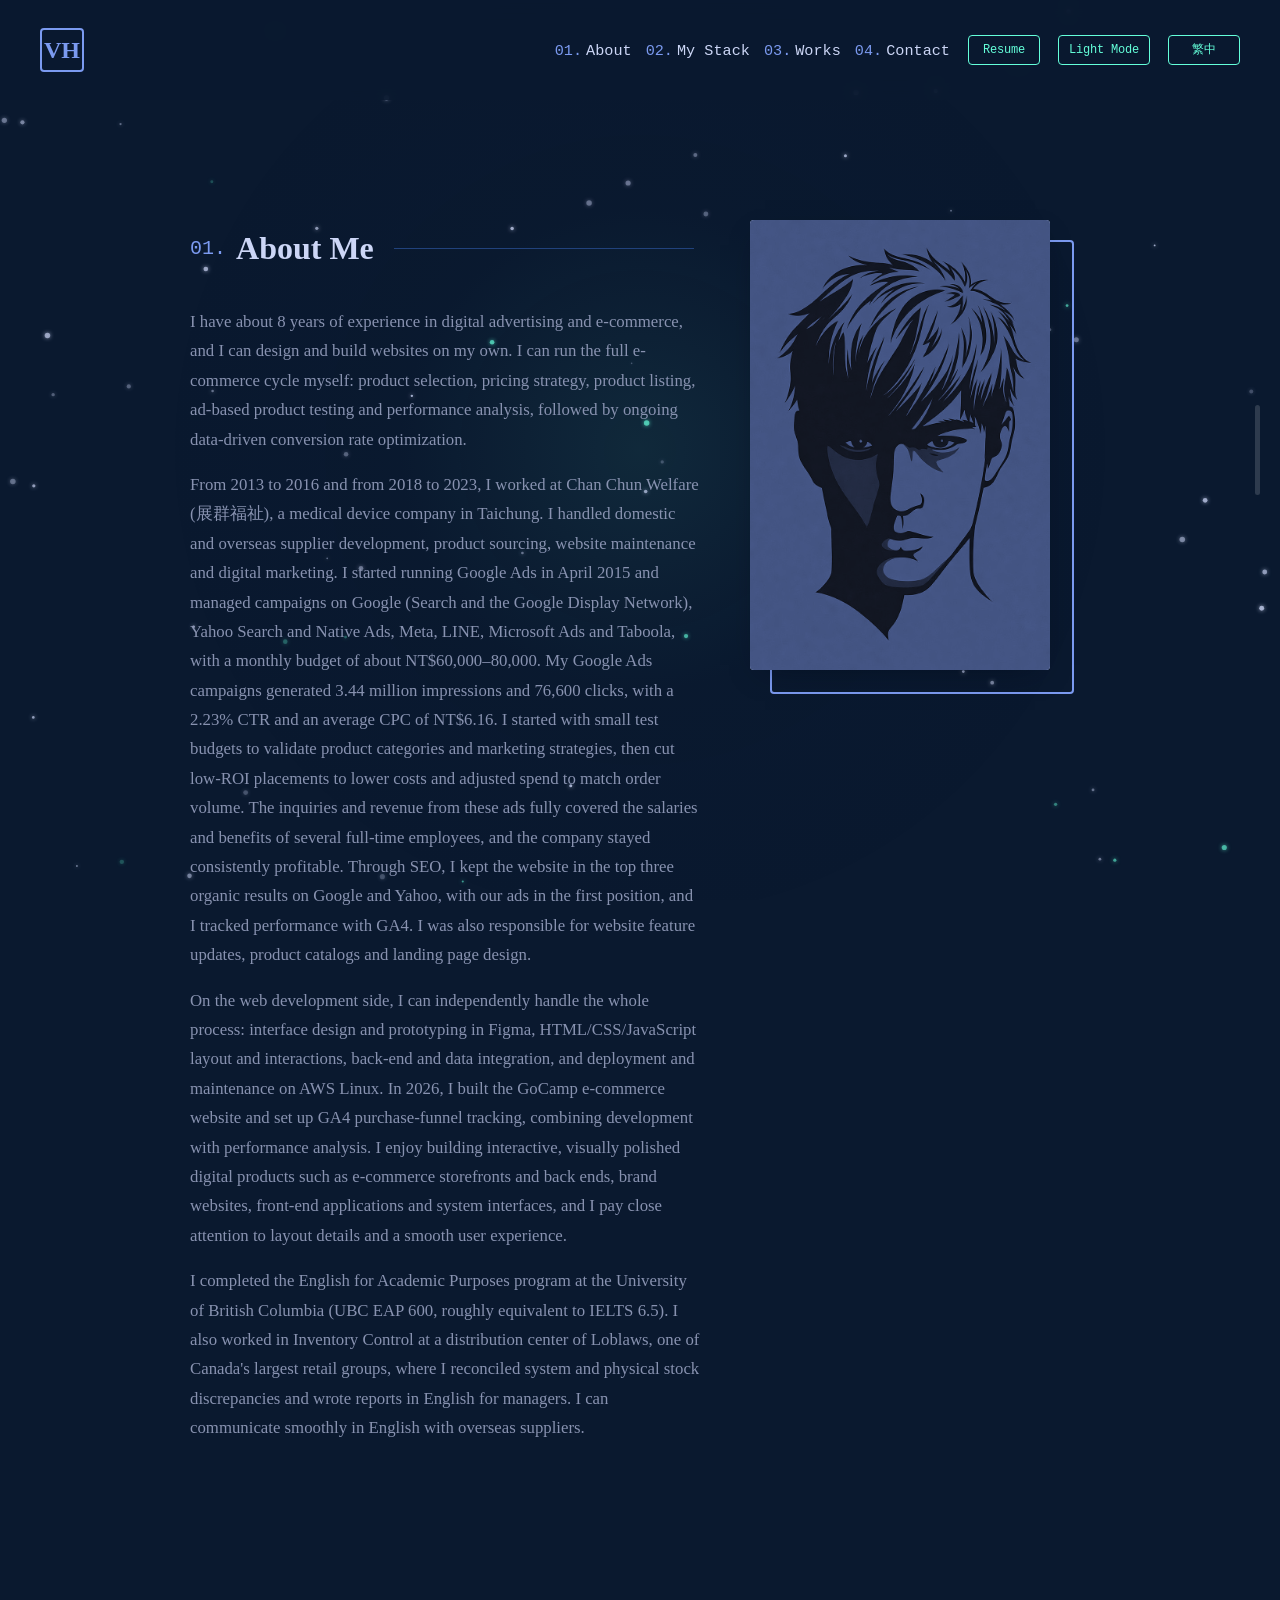
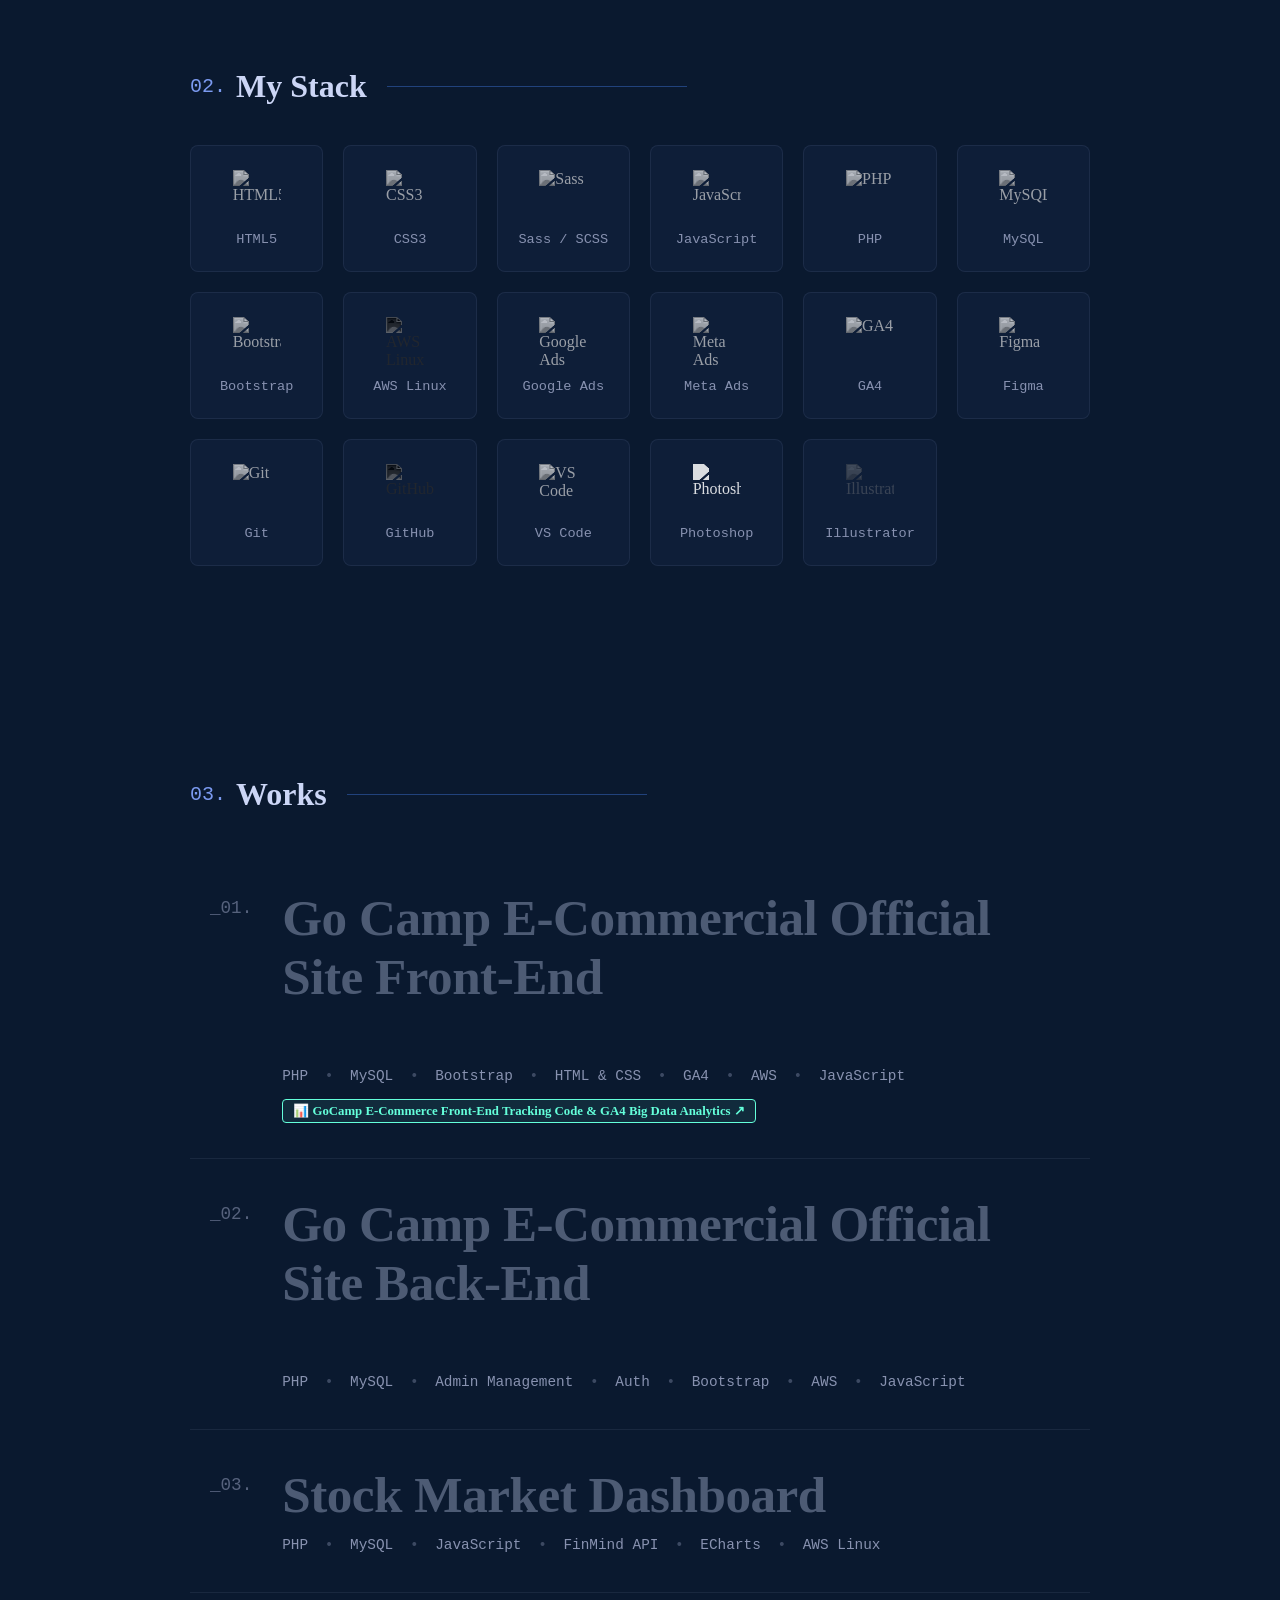
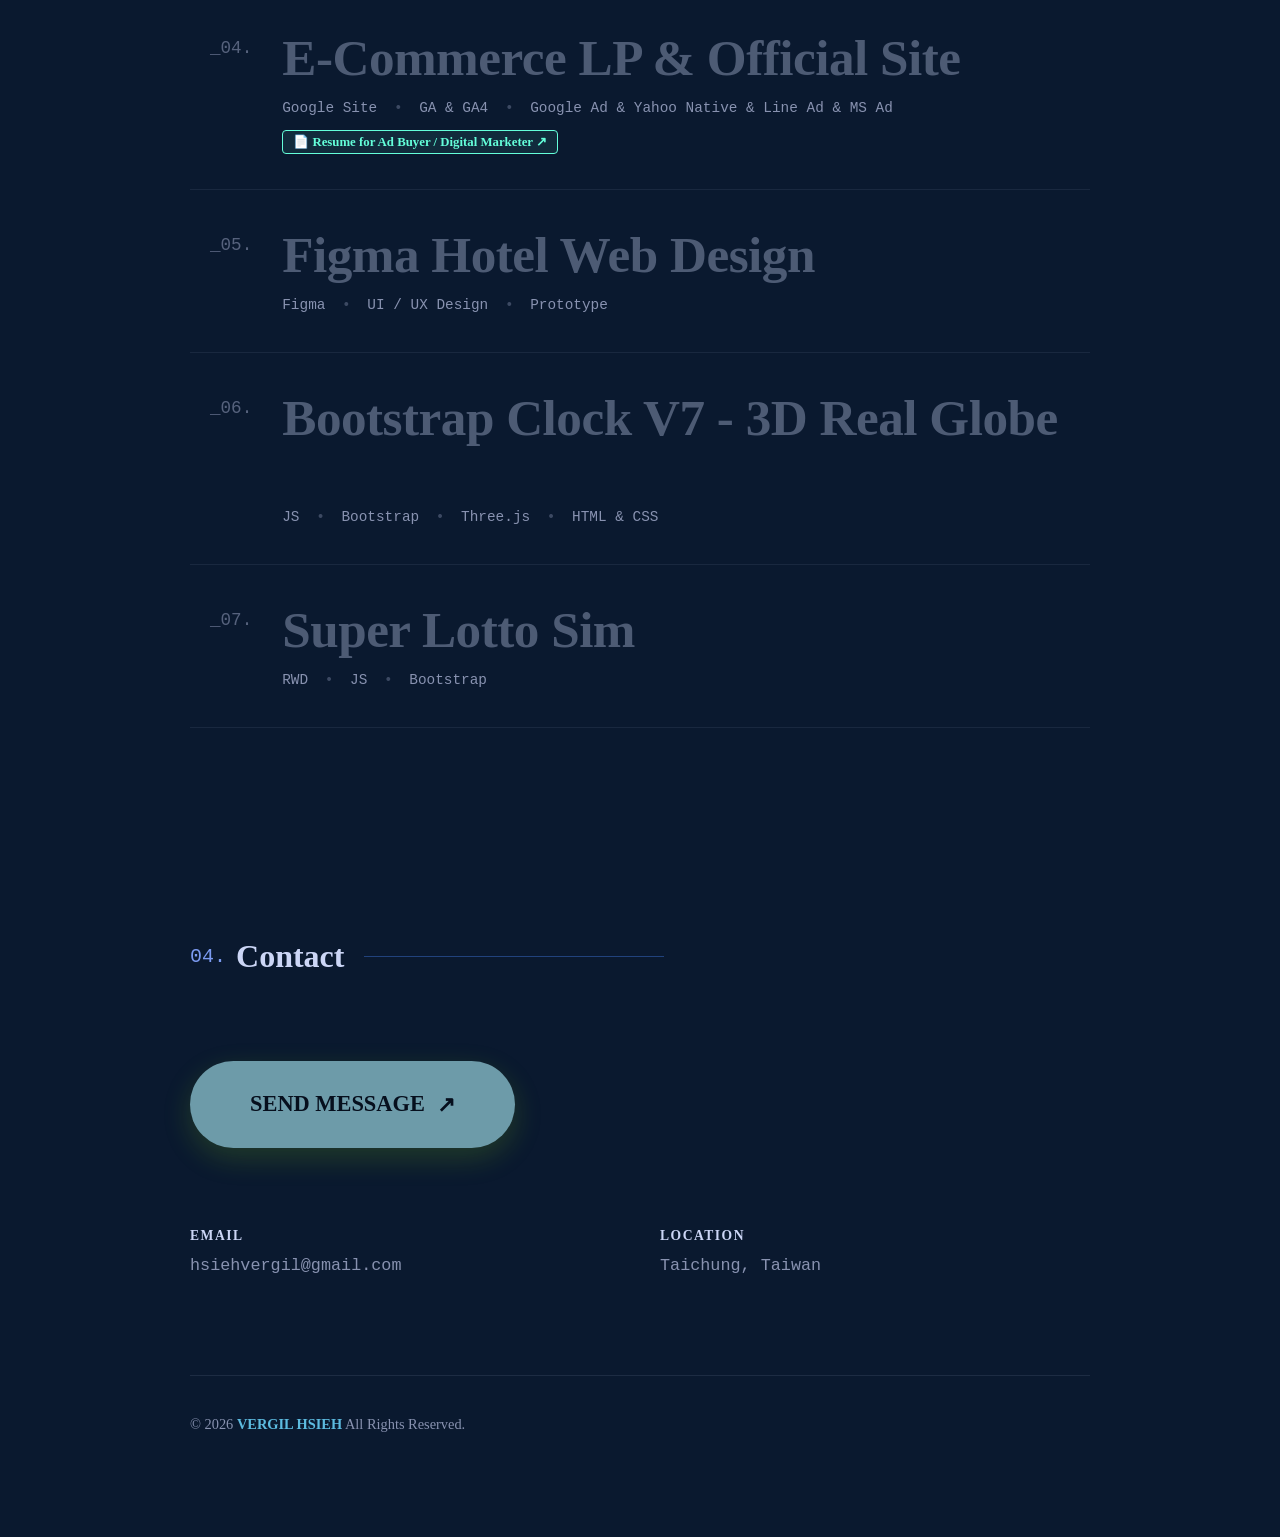
==== commit e910d483: "Add files via upload" ====
--- a/index.html
+++ b/index.html
@@ -397,57 +397,70 @@
           </div>
         </a>
 
-        <!-- 專案 03: E-Commerce LP ＋ 數位行銷履歷補充連結 -->
+        <!-- 專案 03: Stock Market Dashboard (最新作品置入) -->
+        <a href="http://43.213.4.75/Stock-Dashboard/index.php" target="_blank" class="project-item"
+          data-img="images/我的市場儀表板.jpg">
+          <div class="project-left">
+            <span class="project-num">_03.</span>
+            <div class="project-info">
+              <h3 class="project-title"><span id="proj-title-3">Stock Market Dashboard</span> <span
+                  class="external-icon">↗</span></h3>
+              <p class="project-tags">PHP <span>•</span> MySQL <span>•</span> JavaScript <span>•</span> FinMind API <span>•</span> ECharts <span>•</span> AWS Linux</p>
+            </div>
+          </div>
+        </a>
+
+        <!-- 專案 04: E-Commerce LP ＋ 數位行銷履歷補充連結 -->
         <a href="https://sites.google.com/site/kidovx/1" target="_blank" class="project-item"
           data-img="images/KIDOV-2.jpg">
           <div class="project-left">
-            <span class="project-num">_03.</span>
+            <span class="project-num">_04.</span>
             <div class="project-info">
-              <h3 class="project-title"><span id="proj-title-3">E-Commerce LP & Official Site</span> <span
+              <h3 class="project-title"><span id="proj-title-4">E-Commerce LP & Official Site</span> <span
                   class="external-icon">↗</span></h3>
               <p class="project-tags">Google Site <span>•</span> GA & GA4 <span>•</span> Google Ad & Yahoo Native & Line Ad & MS Ad</p>
               <span class="project-sublink"
                 onclick="event.stopPropagation(); window.open('https://docs.google.com/document/d/1zOdMeUcDIaemBNKPl39L3Z-8iVnlkiwZBJupJ_dcVBs/edit?usp=sharing', '_blank');"
                 title="開啟廣告投放與行銷履歷">
-                <span id="proj-sublink-3">📄 Resume for Ad Buyer / Digital Marketer ↗</span>
+                <span id="proj-sublink-4">📄 Resume for Ad Buyer / Digital Marketer ↗</span>
               </span>
             </div>
           </div>
         </a>
 
-        <!-- 專案 04: Figma Hotel -->
+        <!-- 專案 05: Figma Hotel -->
         <a href="https://www.figma.com/proto/Dai2B7wAtFMEK1fwlXKkEH/Hotel-Project?node-id=5-27&starting-point-node-id=5%3A27"
           target="_blank" class="project-item" data-img="images/Figma%20Hotel%20PROJECT.png">
           <div class="project-left">
-            <span class="project-num">_04.</span>
+            <span class="project-num">_05.</span>
             <div class="project-info">
-              <h3 class="project-title"><span id="proj-title-4">Figma Hotel Web Design</span> <span
+              <h3 class="project-title"><span id="proj-title-5">Figma Hotel Web Design</span> <span
                   class="external-icon">↗</span></h3>
               <p class="project-tags">Figma <span>•</span> UI / UX Design <span>•</span> Prototype</p>
             </div>
           </div>
         </a>
 
-        <!-- 專案 05: Bootstrap Clock -->
+        <!-- 專案 06: Bootstrap Clock -->
         <a href="clock-v7.html" target="_blank" class="project-item"
           data-img="images/Bootstrap%20clock%20V7%20-%203D%20Real%20Globe%E5%B7%A5%E4%BD%9C%E5%8D%80%E5%9F%9F%201.jpg">
           <div class="project-left">
-            <span class="project-num">_05.</span>
+            <span class="project-num">_06.</span>
             <div class="project-info">
-              <h3 class="project-title"><span id="proj-title-5">Bootstrap Clock V7 - 3D Real Globe</span> <span
+              <h3 class="project-title"><span id="proj-title-6">Bootstrap Clock V7 - 3D Real Globe</span> <span
                   class="external-icon">↗</span></h3>
               <p class="project-tags">JS <span>•</span> Bootstrap <span>•</span> Three.js <span>•</span> HTML & CSS</p>
             </div>
           </div>
         </a>
 
-        <!-- 專案 06: Super Lotto Sim -->
+        <!-- 專案 07: Super Lotto Sim -->
         <a href="test0010-super-lotto-add2NewFunctionsV2.html" target="_blank" class="project-item"
           data-img="images/super%20lotto%20sim.jpg">
           <div class="project-left">
-            <span class="project-num">_06.</span>
+            <span class="project-num">_07.</span>
             <div class="project-info">
-              <h3 class="project-title"><span id="proj-title-6">Super Lotto Sim</span> <span
+              <h3 class="project-title"><span id="proj-title-7">Super Lotto Sim</span> <span
                   class="external-icon">↗</span></h3>
               <p class="project-tags">RWD <span>•</span> JS <span>•</span> Bootstrap</p>
             </div>
@@ -490,12 +503,13 @@
     </section>
   </main>
 
-  <!-- 右下角 Go To Top 懸浮按鈕 -->
+  <!-- 右下角 Go To Top 懸浮按鈕（已精緻化排版，徹底杜絕文字溢出） -->
   <button id="back-to-top" class="back-to-top-btn" aria-label="Back to top">
-    <svg xmlns="http://www.w3.org/2000/svg" width="40" height="40" viewBox="0 0 24 24" fill="none" stroke="currentColor"
+    <svg xmlns="http://www.w3.org/2000/svg" viewBox="0 0 24 24" fill="none" stroke="currentColor"
       stroke-width="2.5" stroke-linecap="round" stroke-linejoin="round">
       <polyline points="18 15 12 9 6 15"></polyline>
-    </svg><span id="txt-gotop">GO TOP</span>
+    </svg>
+    <span class="btn-text" id="txt-gotop">TOP</span>
   </button>
 
   <script src="main.js"></script>
@@ -528,18 +542,19 @@
         projTitle1: "Go Camp E-Commercial Official Site Front-End",
         projSublink1: "📊 GoCamp E-Commerce Front-End Tracking Code & GA4 Big Data Analytics ↗",
         projTitle2: "Go Camp E-Commercial Official Site Back-End",
-        projTitle3: "E-Commerce LP & Official Site",
-        projSublink3: "📄 Resume for Ad Buyer / Digital Marketer ↗",
-        projTitle4: "Figma Hotel Web Design",
-        projTitle5: "Bootstrap Clock V7 - 3D Real Globe",
-        projTitle6: "Super Lotto Sim",
+        projTitle3: "Stock Market Dashboard",
+        projTitle4: "E-Commerce LP & Official Site",
+        projSublink4: "📄 Resume for Ad Buyer / Digital Marketer ↗",
+        projTitle5: "Figma Hotel Web Design",
+        projTitle6: "Bootstrap Clock V7 - 3D Real Globe",
+        projTitle7: "Super Lotto Sim",
         headingContact: "Contact",
         btnSendMessage: "SEND MESSAGE",
         lblEmail: "EMAIL",
         lblLocation: "LOCATION",
         valLocation: "Taichung, Taiwan",
         txtRights: "All Rights Reserved.",
-        txtGoTop: "GO TOP"
+        txtGoTop: "TOP"
       },
       zh: {
         docTitle: "Vergil 謝 | SEO 數位行銷廣告投放專家 網頁全端工程師 (Vergil Hsieh)",
@@ -563,18 +578,19 @@
         projTitle1: "Go Camp 露營用品電商形象官網 (前台)",
         projSublink1: "📊 GoCamp 電子商城前台埋設程式碼 串接 GA4 使用者行為數據分析結果 ↗",
         projTitle2: "Go Camp 露營用品電商後台管理系統",
-        projTitle3: "電商廣告銷售頁與品牌形象官網",
-        projSublink3: "📄 數位行銷與廣告投放專業履歷 ↗",
-        projTitle4: "Figma 飯店主題網頁介面設計",
-        projTitle5: "Bootstrap 3D旋轉地球 多功能時鐘 V7",
-        projTitle6: "威力彩．熱帶小島大尋寶模擬器",
+        projTitle3: "Stock Market Dashboard 全端即時美台股市場儀表板",
+        projTitle4: "電商廣告銷售頁與品牌形象官網",
+        projSublink4: "📄 數位行銷與廣告投放專業履歷 ↗",
+        projTitle5: "Figma 飯店主題網頁介面設計",
+        projTitle6: "Bootstrap 3D旋轉地球 多功能時鐘 V7",
+        projTitle7: "威力彩．熱帶小島大尋寶模擬器",
         headingContact: "與我聯繫",
         btnSendMessage: "發送信件交流",
         lblEmail: "電子郵件",
         lblLocation: "所在城市",
         valLocation: "台灣，台中市",
         txtRights: "版權所有，保留一切權利。",
-        txtGoTop: "回到頂部"
+        txtGoTop: "頂部"
       }
     };
 
@@ -625,20 +641,21 @@
       document.getElementById('heading-stack').innerText = t.headingStack;
       document.getElementById('heading-work').innerText = t.headingWork;
 
-      // 專案作品名稱與補充連結按鈕中英切換
+      // 專案作品名稱與補充連結按鈕中英切換（全 7 個專案同步）
       document.getElementById('proj-title-1').innerText = t.projTitle1;
       const sublink1 = document.getElementById('proj-sublink-1');
       if (sublink1) sublink1.innerText = t.projSublink1;
 
       document.getElementById('proj-title-2').innerText = t.projTitle2;
-
       document.getElementById('proj-title-3').innerText = t.projTitle3;
-      const sublink3 = document.getElementById('proj-sublink-3');
-      if (sublink3) sublink3.innerText = t.projSublink3;
 
       document.getElementById('proj-title-4').innerText = t.projTitle4;
+      const sublink4 = document.getElementById('proj-sublink-4');
+      if (sublink4) sublink4.innerText = t.projSublink4;
+
       document.getElementById('proj-title-5').innerText = t.projTitle5;
       document.getElementById('proj-title-6').innerText = t.projTitle6;
+      document.getElementById('proj-title-7').innerText = t.projTitle7;
 
       // 聯絡區塊
       document.getElementById('heading-contact').innerText = t.headingContact;
--- a/index.css
+++ b/index.css
@@ -533,7 +533,7 @@
   transform: translate(0, 0);
 }
 
-/* ===== 專案作品懸浮預覽彈窗（核心修正：固定於視窗，解決向上消失問題） ===== */
+/* ===== 專案作品懸浮預覽彈窗（核心修正：固定於視窗，徹底解決滾動後消失問題） ===== */
 .work-section .project-preview-modal,
 .project-preview-modal {
   position: fixed !important;
@@ -729,13 +729,14 @@
   font-weight: 700;
 }
 
-/* 回到頂部按鈕 */
+/* ===== 回到頂部按鈕：精緻置中微型排版（徹底杜絕文字溢出） ===== */
 .back-to-top-btn {
   position: fixed;
   bottom: 40px;
   right: 40px;
   width: 44px;
   height: 44px;
+  padding: 0;
   background-color: rgba(17, 34, 64, 0.85);
   border: 1px solid rgba(123, 154, 240, 0.4);
   color: #7b9af0;
@@ -743,6 +744,7 @@
   cursor: pointer;
   z-index: 99;
   display: flex;
+  flex-direction: column;
   align-items: center;
   justify-content: center;
   backdrop-filter: blur(8px);
@@ -751,24 +753,41 @@
   visibility: hidden;
   transform: translateY(15px);
   transition: all 0.3s cubic-bezier(0.645, 0.045, 0.355, 1);
-}
+  outline: none !important;
+}
+
 .back-to-top-btn.show {
   opacity: 1;
   visibility: visible;
   transform: translateY(0);
 }
+
 .back-to-top-btn:hover {
   background-color: rgba(123, 154, 240, 0.15);
   border-color: #7b9af0;
   box-shadow: 0 0 15px rgba(123, 154, 240, 0.3);
   transform: translateY(-3px);
-}
+  color: #64ffda;
+}
+
 .back-to-top-btn svg {
+  width: 20px;
+  height: 20px;
   transition: transform 0.2s ease;
 }
+
 .back-to-top-btn:hover svg {
   transform: translateY(-2px);
 }
+
+.back-to-top-btn .btn-text {
+  font-family: "SF Mono", "Fira Code", monospace;
+  font-size: 0.6rem;
+  line-height: 1;
+  margin-top: 2px;
+  letter-spacing: 0.5px;
+}
+
 @media (max-width: 768px) {
   .back-to-top-btn {
     bottom: 25px;
@@ -997,7 +1016,7 @@
   color: #2563eb;
 }
 
-/* 回到頂部按鈕 */
+/* 回到頂部按鈕 (亮色模式) */
 body.light-theme .back-to-top-btn {
   background-color: #ffffff;
   border-color: #cbd5e1;
@@ -1007,4 +1026,5 @@
 body.light-theme .back-to-top-btn:hover {
   background-color: #f1f5f9;
   border-color: #2563eb;
+  color: #1d4ed8;
 }
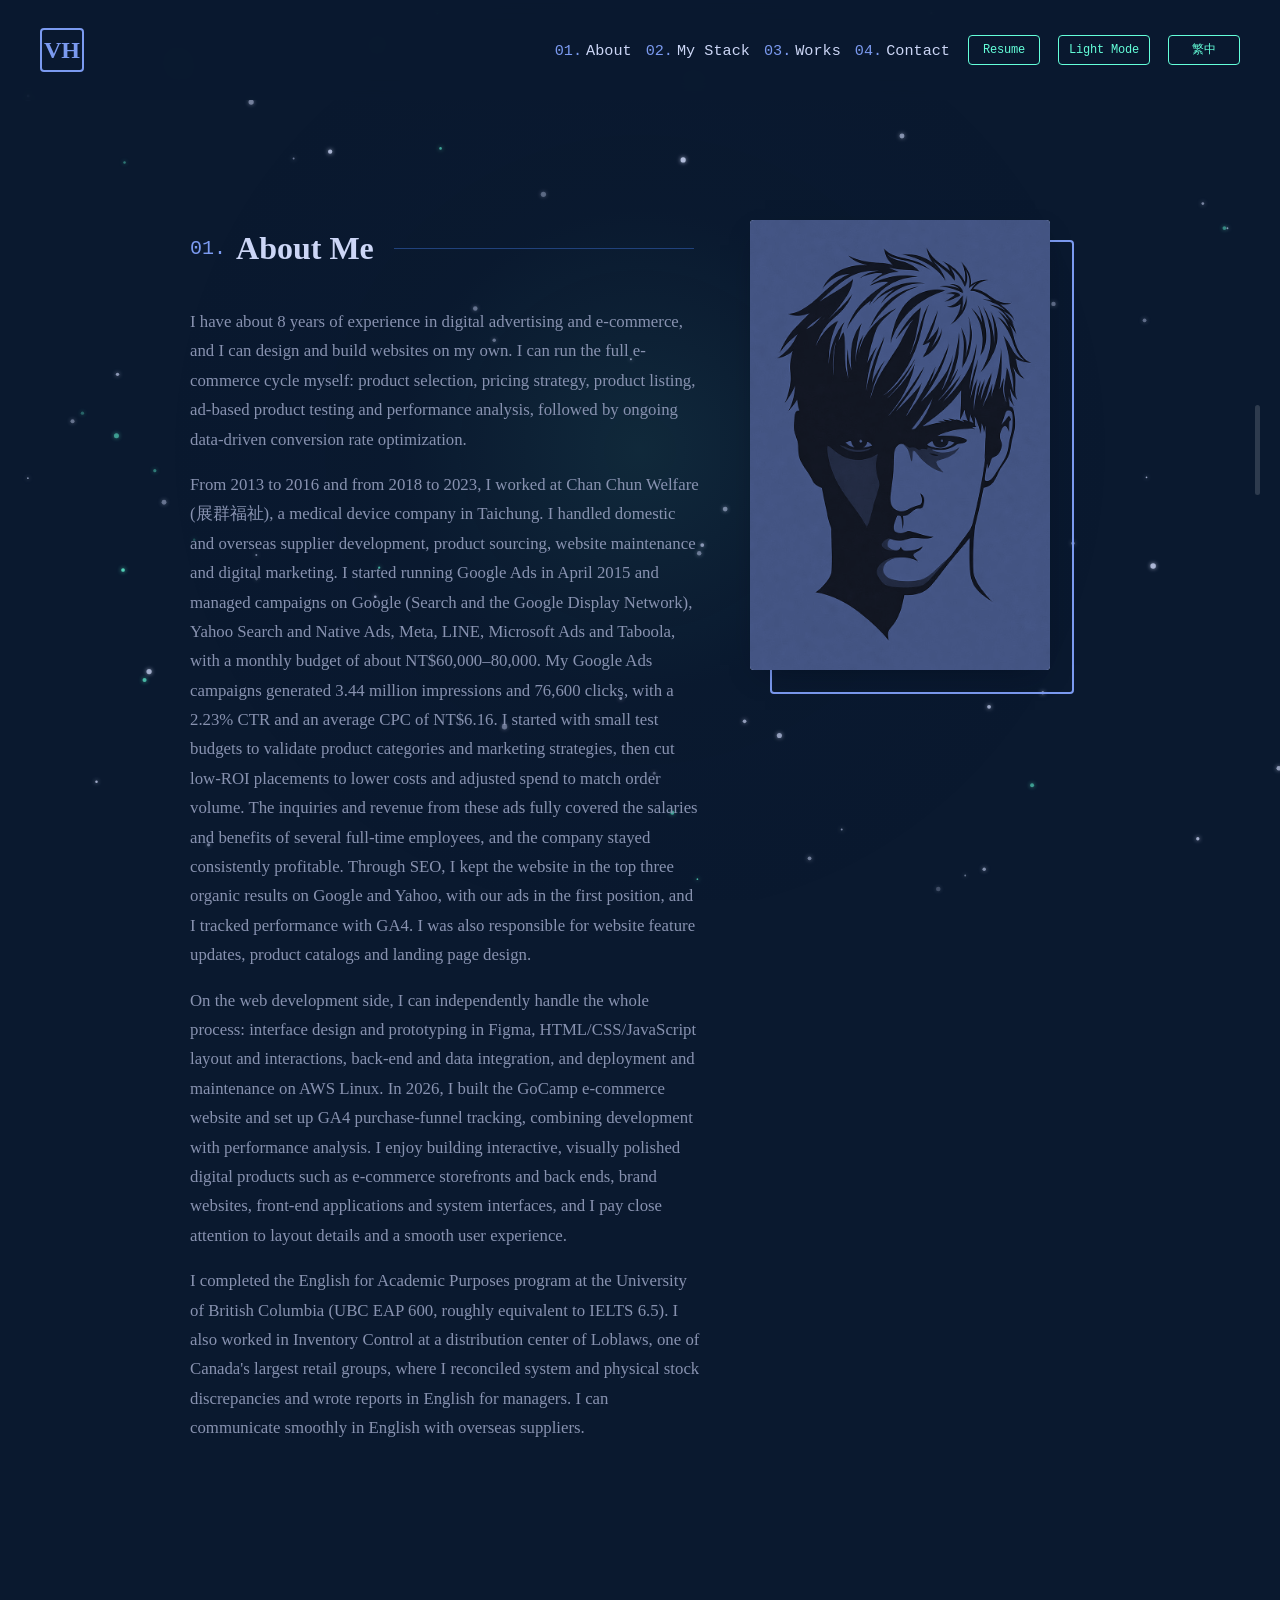
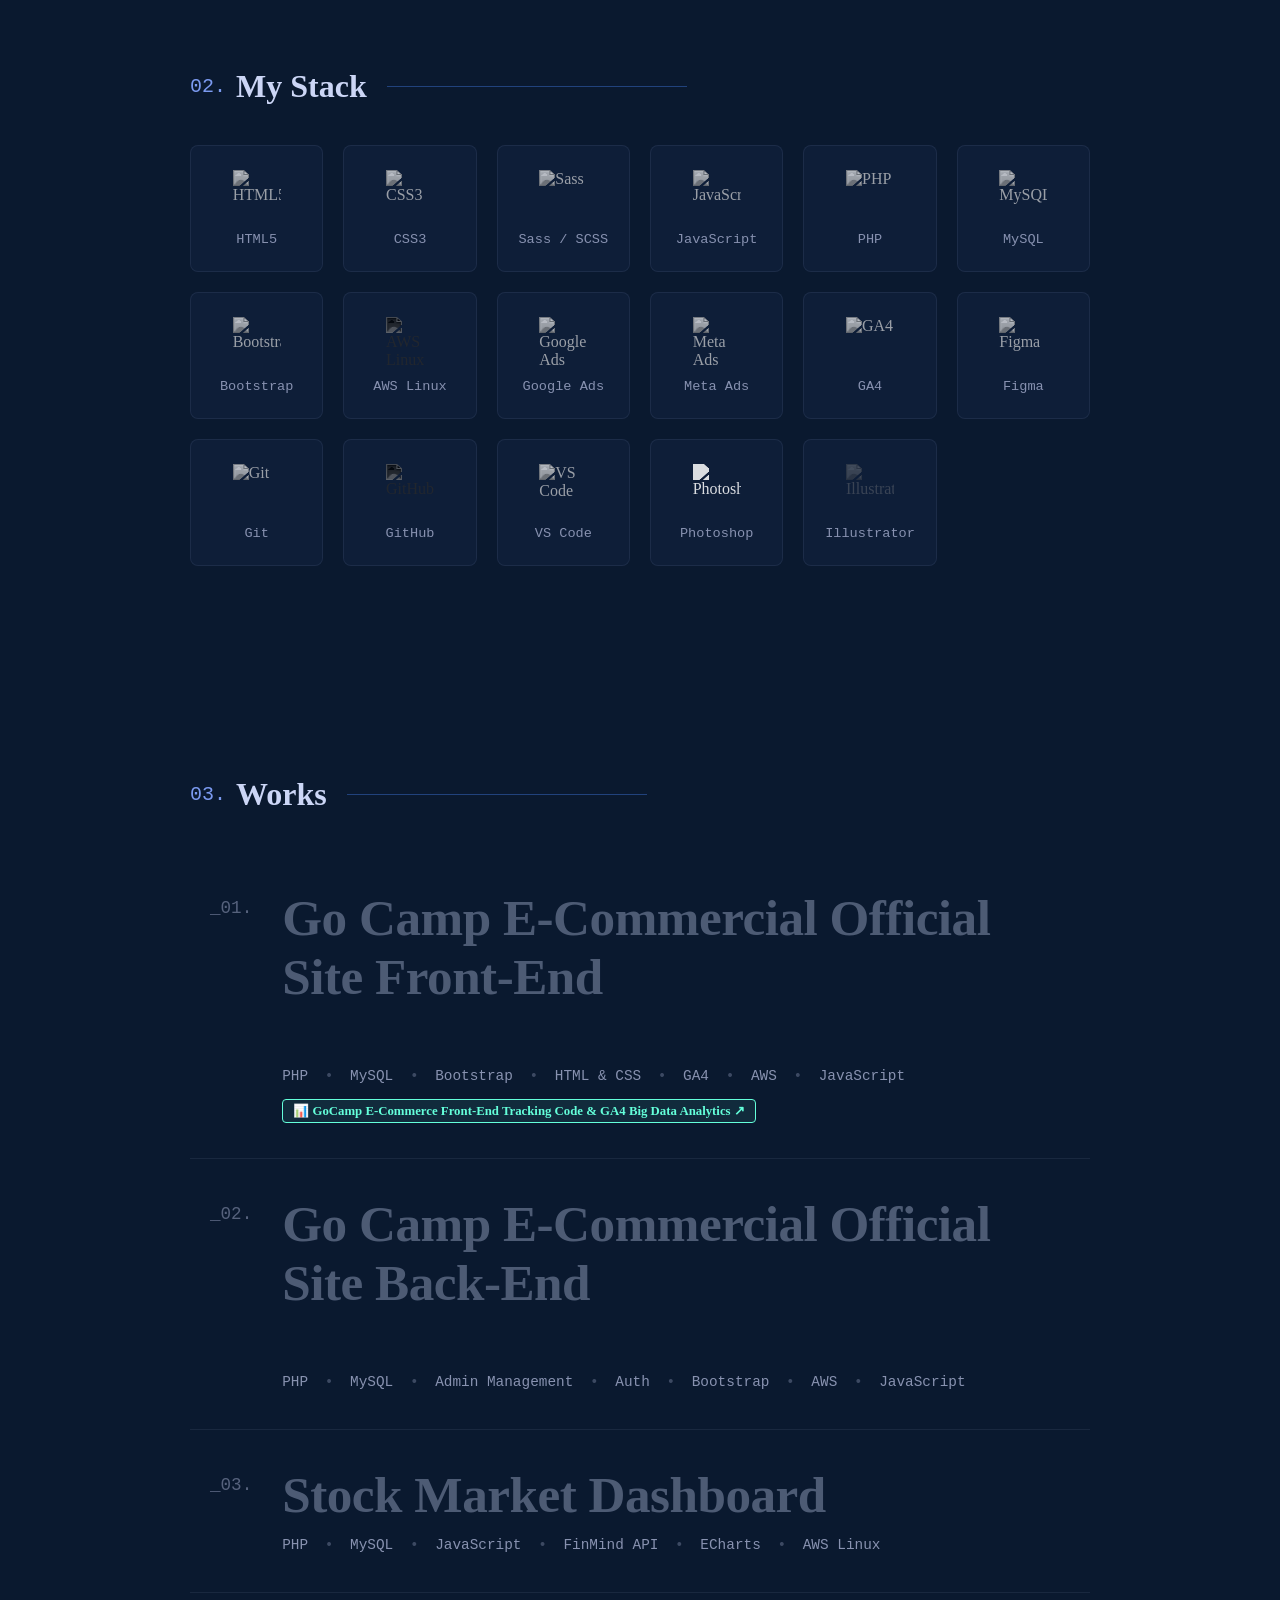
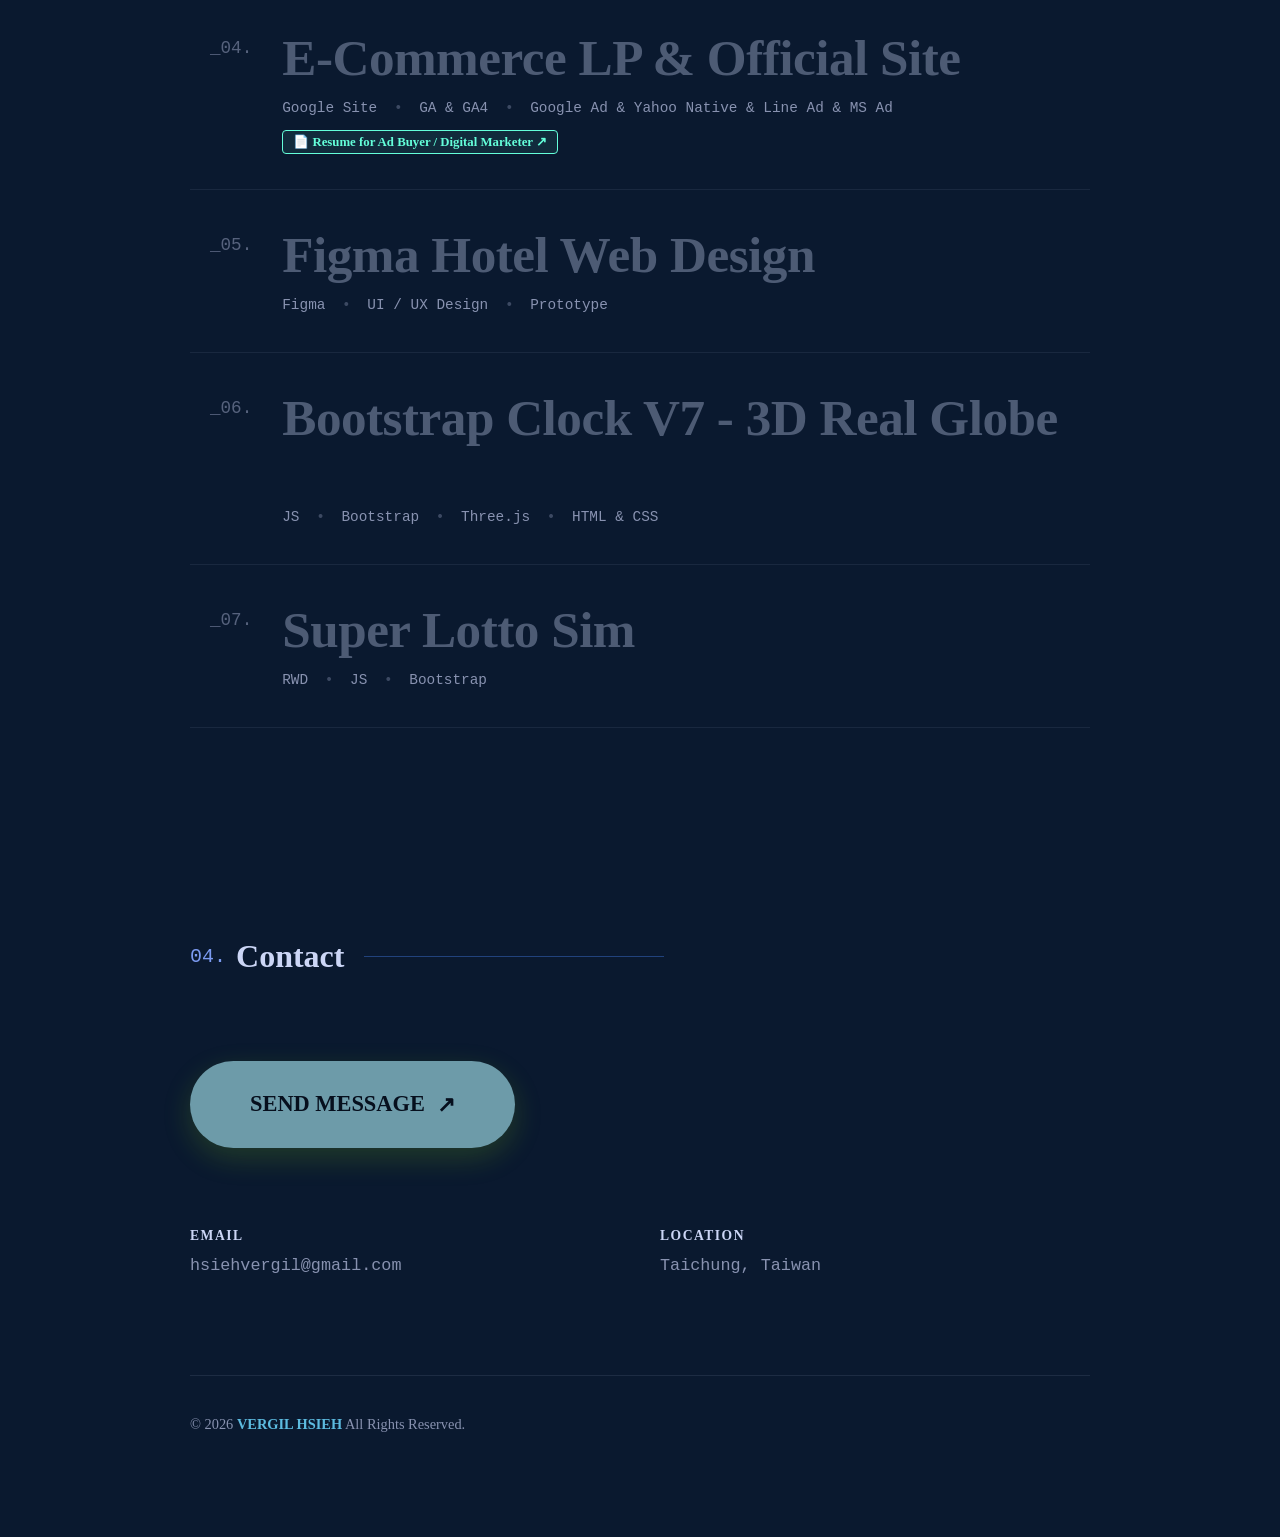
==== commit 746d163e: "Add files via upload" ====
--- a/index.html
+++ b/index.html
@@ -578,7 +578,7 @@
         projTitle1: "Go Camp 露營用品電商形象官網 (前台)",
         projSublink1: "📊 GoCamp 電子商城前台埋設程式碼 串接 GA4 使用者行為數據分析結果 ↗",
         projTitle2: "Go Camp 露營用品電商後台管理系統",
-        projTitle3: "Stock Market Dashboard 全端即時美台股市場儀表板",
+        projTitle3: "Stock Market Dashboard 美台股市儀表板",
         projTitle4: "電商廣告銷售頁與品牌形象官網",
         projSublink4: "📄 數位行銷與廣告投放專業履歷 ↗",
         projTitle5: "Figma 飯店主題網頁介面設計",
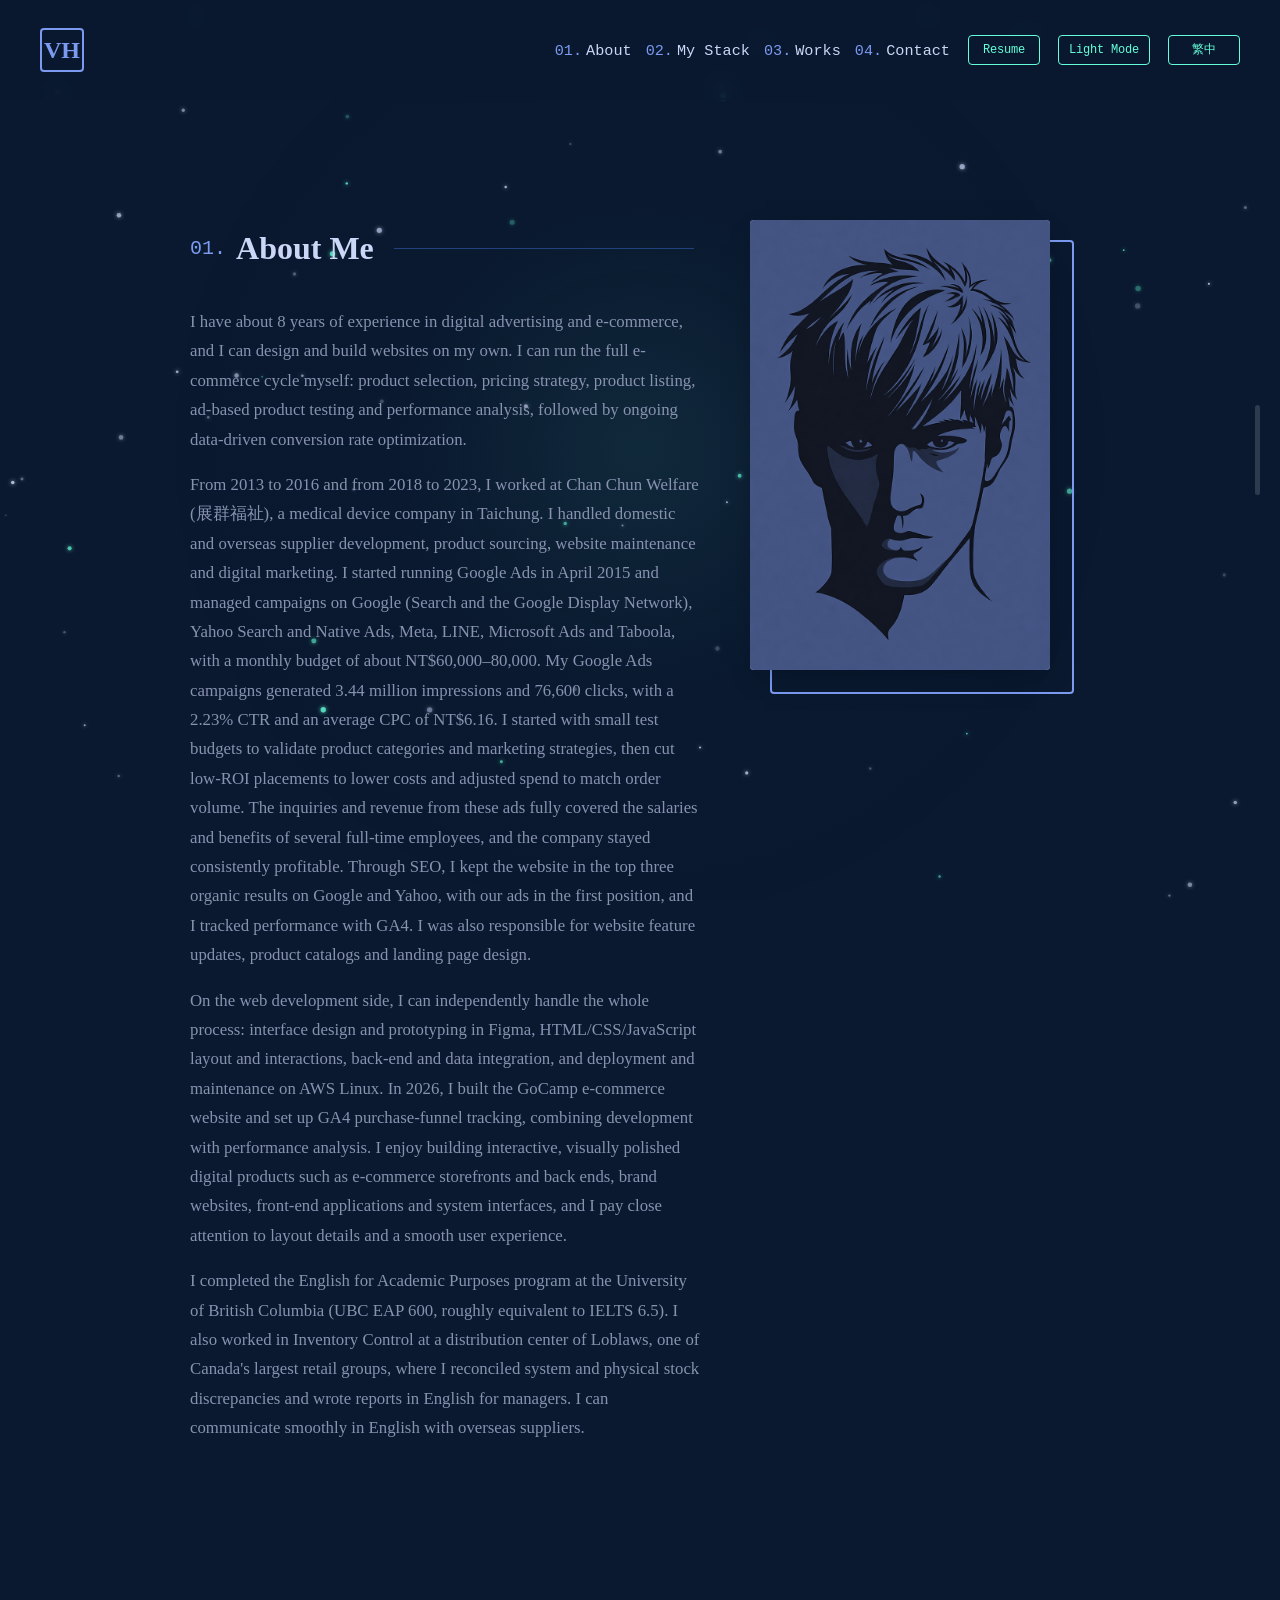
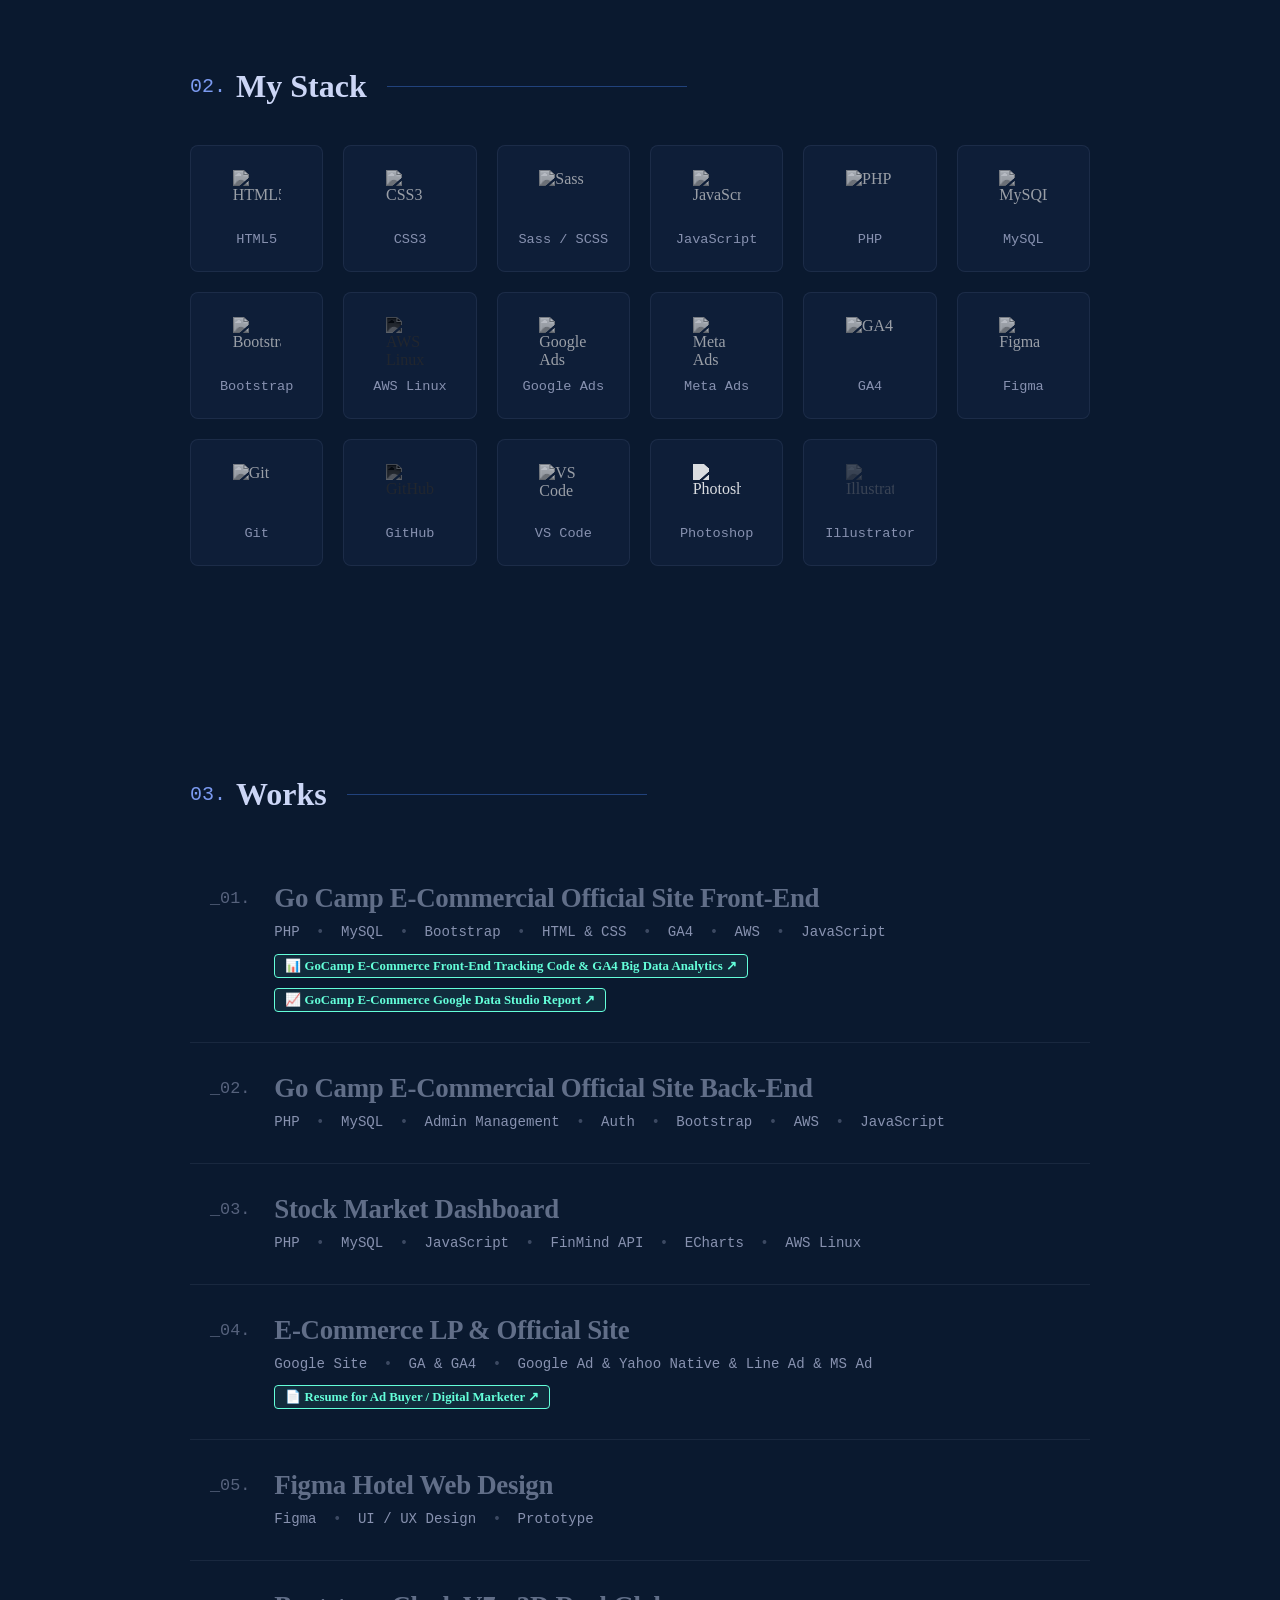
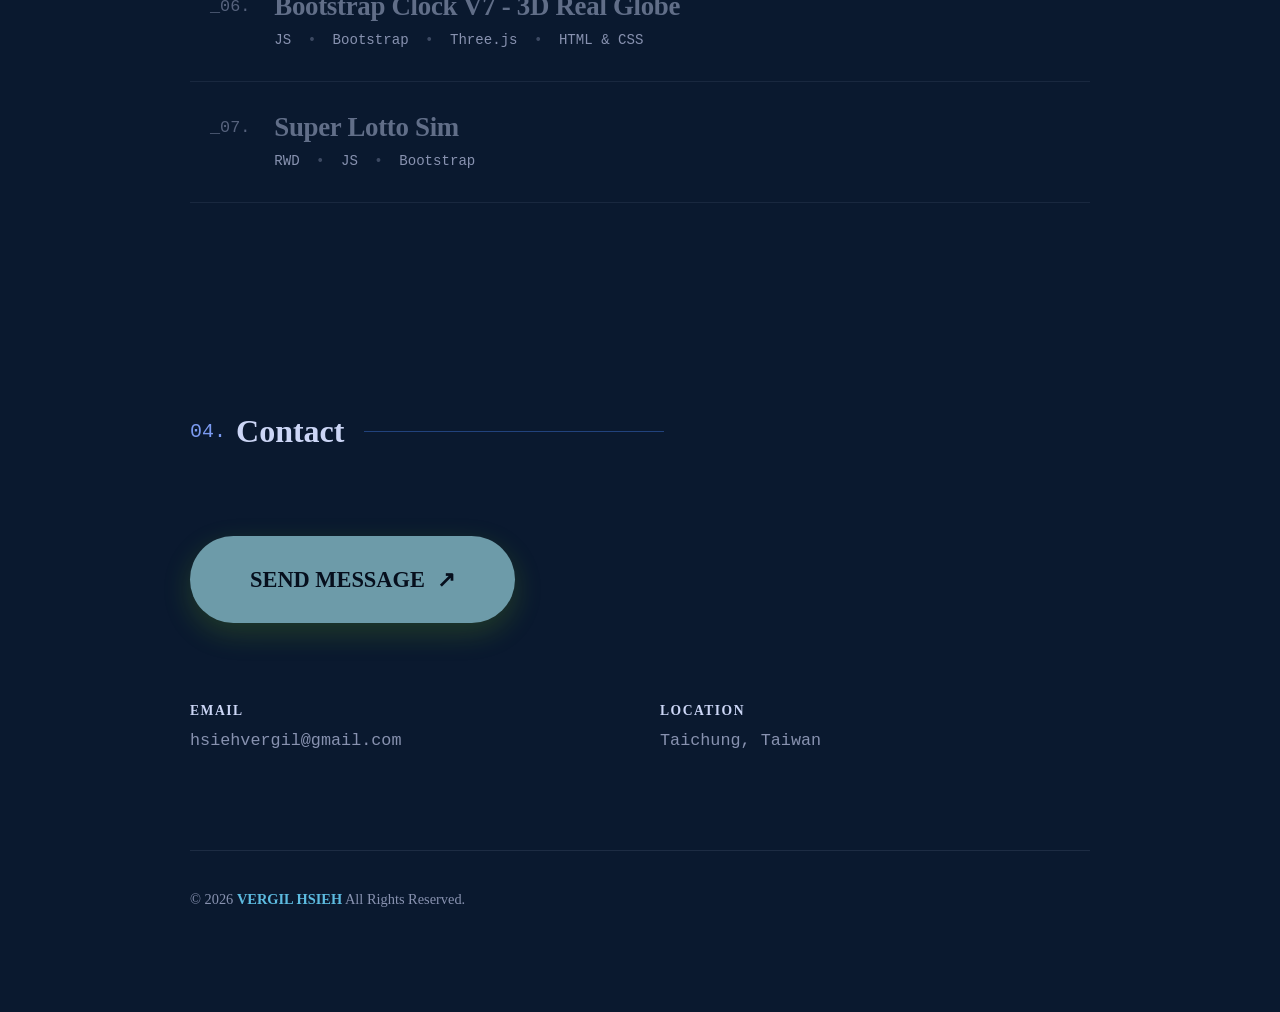
==== commit adbcbf61: "Add files via upload" ====
--- a/index.html
+++ b/index.html
@@ -1,679 +1,691 @@
-<!DOCTYPE html>
-<html lang="en">
-
-<head>
-  <meta charset="UTF-8">
-
-  <!-- Google tag (gtag.js) -->
-  <script async src="https://www.googletagmanager.com/gtag/js?id=G-4ZDW0ENFPR"></script>
-  <script>
-    window.dataLayer = window.dataLayer || [];
-    function gtag() { dataLayer.push(arguments); }
-    gtag('js', new Date());
-
-    gtag('config', 'G-4ZDW0ENFPR');
-  </script>
-
-  <meta name="viewport" content="width=device-width, initial-scale=1.0">
-  <title id="doc-title">Vergil Hsieh, SEO Digital Marketing Expert, Web Developer</title>
-  <link rel="icon" type="image/jpeg" href="images/大頭貼.jfif">
-  <link rel="stylesheet" href="index.css">
-
-  <style>
-    /* 導覽列右側三顆按鈕：自適應寬度 + 徹底防爆框與去除焦點外框 */
-    .navbar .nav-links .btn-resume,
-    .btn-lang-toggle,
-    .btn-theme-toggle {
-      width: auto;
-      min-width: 72px;
-      padding: 0 10px;
-      height: 30px;
-      margin: 0 0 0 6px;
-      display: inline-flex;
-      align-items: center;
-      justify-content: center;
-      font-family: "SF Mono", "Fira Code", "Roboto Mono", monospace;
-      font-size: 0.75rem;
-      letter-spacing: -0.2px;
-      border-radius: 4px;
-      box-sizing: border-box;
-      text-decoration: none;
-      white-space: nowrap;
-      cursor: pointer;
-      line-height: 1;
-      transition: all 0.25s ease;
-      background: transparent;
-      border: 1px solid #64ffda;
-      color: #64ffda;
-      outline: none;
-      -webkit-tap-highlight-color: transparent;
-    }
-
-    .btn-lang-toggle:hover,
-    .btn-theme-toggle:hover {
-      background-color: rgba(100, 255, 218, 0.12);
-      box-shadow: 0 0 10px rgba(100, 255, 218, 0.3);
-      transform: translateY(-1px);
-    }
-
-    /* 消除 macOS Chrome/Safari 點擊產生的白藍焦點外框 */
-    .navbar .nav-links .btn-resume:focus,
-    .btn-lang-toggle:focus,
-    .btn-theme-toggle:focus,
-    .navbar .nav-links .btn-resume:focus-visible,
-    .btn-lang-toggle:focus-visible,
-    .btn-theme-toggle:focus-visible,
-    .navbar .nav-links .btn-resume:active,
-    .btn-lang-toggle:active,
-    .btn-theme-toggle:active {
-      outline: none !important;
-      box-shadow: none !important;
-    }
-
-    /* 亮色主題樣式相容 */
-    body.light-theme .navbar .nav-links .btn-resume,
-    body.light-theme .btn-lang-toggle,
-    body.light-theme .btn-theme-toggle {
-      border-color: #2563eb;
-      color: #2563eb;
-    }
-
-    body.light-theme .navbar .nav-links .btn-resume:hover,
-    body.light-theme .btn-lang-toggle:hover,
-    body.light-theme .btn-theme-toggle:hover {
-      background-color: rgba(37, 99, 235, 0.08);
-      box-shadow: 0 0 8px rgba(37, 99, 235, 0.2);
-      transform: translateY(-1px);
-    }
-
-    /* About Me 多段落排版微調 */
-    .about-section .about-text p {
-      color: #8892b0;
-      font-size: 1.05rem;
-      line-height: 1.75;
-      margin: 0 0 16px 0;
-    }
-
-    body.light-theme .about-section .about-text p {
-      color: #475569;
-    }
-
-    /* 專案標籤內的額外連結樣式（霓虹增亮 + 呼吸脈衝發光 + 靠左切齊） */
-    .project-sublink {
-      display: inline-block;
-      margin-left: 0 !important;
-      margin-top: 10px;
-      padding: 3px 10px;
-      border-radius: 4px;
-      border: 1px solid #64ffda;
-      color: #64ffda;
-      font-weight: 600;
-      text-decoration: none;
-      font-size: 0.8rem;
-      background-color: rgba(100, 255, 218, 0.08);
-      cursor: pointer;
-      vertical-align: middle;
-      transition: all 0.25s ease;
-      animation: sublink-pulse-dark 2.4s infinite ease-in-out;
-    }
-
-    @keyframes sublink-pulse-dark {
-      0%,
-      100% {
-        border-color: rgba(100, 255, 218, 0.4);
-        box-shadow: 0 0 6px rgba(100, 255, 218, 0.2), inset 0 0 4px rgba(100, 255, 218, 0.05);
-      }
-
-      50% {
-        border-color: #64ffda;
-        box-shadow: 0 0 16px rgba(100, 255, 218, 0.65), inset 0 0 8px rgba(100, 255, 218, 0.2);
-        color: #ffffff;
-      }
-    }
-
-    .project-sublink:hover {
-      background-color: rgba(100, 255, 218, 0.22);
-      border-color: #64ffda;
-      color: #ffffff;
-      transform: translateY(-1px);
-      box-shadow: 0 0 20px rgba(100, 255, 218, 0.8), inset 0 0 10px rgba(100, 255, 218, 0.3);
-      animation: none;
-    }
-
-    body.light-theme .project-sublink {
-      border-color: #2563eb;
-      color: #2563eb;
-      background-color: rgba(37, 99, 235, 0.06);
-      animation: sublink-pulse-light 2.4s infinite ease-in-out;
-    }
-
-    @keyframes sublink-pulse-light {
-      0%,
-      100% {
-        border-color: rgba(37, 99, 235, 0.4);
-        box-shadow: 0 0 4px rgba(37, 99, 235, 0.15);
-      }
-
-      50% {
-        border-color: #2563eb;
-        box-shadow: 0 0 14px rgba(37, 99, 235, 0.45);
-      }
-    }
-
-    body.light-theme .project-sublink:hover {
-      background-color: rgba(37, 99, 235, 0.14);
-      border-color: #2563eb;
-      color: #1d4ed8;
-      box-shadow: 0 0 16px rgba(37, 99, 235, 0.5);
-      animation: none;
-    }
-
-    /* 漢堡選單（手機抽屜）展開時的規格微調 */
-    @media (max-width: 768px) {
-      .navbar .nav-links .btn-resume,
-      .btn-lang-toggle,
-      .btn-theme-toggle {
-        width: 125px;
-        height: 38px;
-        margin: 6px 0 0 0 !important;
-        font-size: 0.9rem;
-      }
-    }
-  </style>
-</head>
-
-<body>
-  <!-- 動態發光背景容器 -->
-  <div class="bg-glow-container" id="bg-glow">
-    <canvas id="snow-canvas"></canvas>
-  </div>
-
-  <!-- 右側懸浮膠囊滾動進度條 -->
-  <div class="scroll-progress-container" id="scroll-progress-container">
-    <div class="scroll-progress-bar" id="scroll-progress-bar"></div>
-  </div>
-
-  <!-- 導覽列 -->
-  <header class="navbar" id="navbar">
-    <div class="nav-container">
-      <!-- Logo 回到頂部 -->
-      <a href="#" class="logo" id="logo-btn" aria-label="Go to top">VH</a>
-
-      <!-- 漢堡按鈕 -->
-      <button class="hamburger-btn" id="hamburger-btn" aria-label="Toggle menu" aria-expanded="false">
-        <span class="bar"></span>
-        <span class="bar"></span>
-        <span class="bar"></span>
-      </button>
-
-      <!-- 導覽選單 -->
-      <nav class="nav-links" id="nav-links">
-        <ol>
-          <li><a href="#about"><span class="nav-number">01.</span><span id="nav-about">About</span></a></li>
-          <li><a href="#stack"><span class="nav-number">02.</span><span id="nav-stack">My Stack</span></a></li>
-          <li><a href="#work"><span class="nav-number">03.</span><span id="nav-work">Works</span></a></li>
-          <li><a href="#contact"><span class="nav-number">04.</span><span id="nav-contact">Contact</span></a></li>
-        </ol>
-        <!-- Nav Bar Resume 連結 -->
-        <a href="https://docs.google.com/document/d/1zOdMeUcDIaemBNKPl39L3Z-8iVnlkiwZBJupJ_dcVBs/edit?usp=sharing"
-          class="btn-resume" target="_blank" rel="noopener noreferrer" id="nav-resume">Resume</a>
-        <!-- 主題切換按鈕 (純文字 Light Mode / Dark Mode) -->
-        <button type="button" class="btn-theme-toggle" id="btn-theme" onclick="toggleTheme()">Light Mode</button>
-        <!-- 中英切換按鈕 -->
-        <button type="button" class="btn-lang-toggle" id="btn-lang" onclick="toggleLanguage()">繁中</button>
-      </nav>
-
-      <!-- 遮罩層 -->
-      <div class="nav-overlay" id="nav-overlay"></div>
-    </div>
-  </header>
-
-  <!-- 網頁主要內容 -->
-  <main style="min-height: 2000px; padding-top: 120px;">
-    <!-- 01. About 區塊 -->
-    <section id="about" class="about-section">
-      <div class="about-inner">
-        <!-- 左側：個人自述與分段詳細內文 -->
-        <div class="about-text">
-          <h2 class="numbered-heading">
-            <span class="heading-number">01.</span> <span id="heading-about">About Me</span>
-          </h2>
-          <div id="about-desc">
-            <!-- 由下方 JS 自動注入分段段落 -->
-          </div>
-        </div>
-
-        <!-- 右側：個人形象照卡片 -->
-        <div class="about-pic">
-          <div class="wrapper">
-            <img src="images/大頭貼.jfif" alt="Avatar" class="img" />
-          </div>
-        </div>
-      </div>
-    </section>
-
-    <!-- 02. My Stack 區塊 -->
-    <section id="stack" class="stack-section">
-      <h2 class="numbered-heading">
-        <span class="heading-number">02.</span> <span id="heading-stack">My Stack</span>
-      </h2>
-
-      <!-- 技能卡片網格 -->
-      <div class="stack-grid">
-        <div class="stack-card">
-          <div class="icon-box"><img src="https://cdn.jsdelivr.net/gh/devicons/devicon/icons/html5/html5-original.svg"
-              alt="HTML5" /></div>
-          <span class="stack-name">HTML5</span>
-        </div>
-        <div class="stack-card">
-          <div class="icon-box"><img src="https://cdn.jsdelivr.net/gh/devicons/devicon/icons/css3/css3-original.svg"
-              alt="CSS3" /></div>
-          <span class="stack-name">CSS3</span>
-        </div>
-        <div class="stack-card">
-          <div class="icon-box"><img src="https://cdn.jsdelivr.net/gh/devicons/devicon/icons/sass/sass-original.svg"
-              alt="Sass" /></div>
-          <span class="stack-name">Sass / SCSS</span>
-        </div>
-        <div class="stack-card">
-          <div class="icon-box"><img
-              src="https://cdn.jsdelivr.net/gh/devicons/devicon/icons/javascript/javascript-original.svg"
-              alt="JavaScript" /></div>
-          <span class="stack-name">JavaScript</span>
-        </div>
-        <div class="stack-card">
-          <div class="icon-box"><img src="https://cdn.jsdelivr.net/gh/devicons/devicon/icons/php/php-original.svg"
-              alt="PHP" /></div>
-          <span class="stack-name">PHP</span>
-        </div>
-        <div class="stack-card">
-          <div class="icon-box"><img src="https://cdn.jsdelivr.net/gh/devicons/devicon/icons/mysql/mysql-original.svg"
-              alt="MySQL" /></div>
-          <span class="stack-name">MySQL</span>
-        </div>
-        <div class="stack-card">
-          <div class="icon-box"><img
-              src="https://cdn.jsdelivr.net/gh/devicons/devicon/icons/bootstrap/bootstrap-original.svg"
-              alt="Bootstrap" /></div>
-          <span class="stack-name">Bootstrap</span>
-        </div>
-        <div class="stack-card">
-          <div class="icon-box"><img
-              src="https://upload.wikimedia.org/wikipedia/commons/9/93/Amazon_Web_Services_Logo.svg" alt="AWS Linux"
-              class="invert-dark" /></div>
-          <span class="stack-name">AWS Linux</span>
-        </div>
-        <div class="stack-card">
-          <div class="icon-box"><img src="https://cdn.jsdelivr.net/gh/devicons/devicon/icons/google/google-original.svg"
-              alt="Google Ads" /></div>
-          <span class="stack-name">Google Ads</span>
-        </div>
-        <div class="stack-card">
-          <div class="icon-box"><img
-              src="https://cdn.jsdelivr.net/gh/devicons/devicon/icons/facebook/facebook-original.svg" alt="Meta Ads" />
-          </div>
-          <span class="stack-name">Meta Ads</span>
-        </div>
-        <div class="stack-card">
-          <div class="icon-box"><img src="https://www.gstatic.com/analytics-suite/header/suite/v1/ic_analytics.svg"
-              alt="GA4" /></div>
-          <span class="stack-name">GA4</span>
-        </div>
-        <div class="stack-card">
-          <div class="icon-box"><img src="https://cdn.jsdelivr.net/gh/devicons/devicon/icons/figma/figma-original.svg"
-              alt="Figma" /></div>
-          <span class="stack-name">Figma</span>
-        </div>
-        <div class="stack-card">
-          <div class="icon-box"><img src="https://cdn.jsdelivr.net/gh/devicons/devicon/icons/git/git-original.svg"
-              alt="Git" /></div>
-          <span class="stack-name">Git</span>
-        </div>
-        <div class="stack-card">
-          <div class="icon-box"><img src="https://cdn.jsdelivr.net/gh/devicons/devicon/icons/github/github-original.svg"
-              alt="GitHub" class="invert-dark" /></div>
-          <span class="stack-name">GitHub</span>
-        </div>
-        <div class="stack-card">
-          <div class="icon-box"><img src="https://cdn.jsdelivr.net/gh/devicons/devicon/icons/vscode/vscode-original.svg"
-              alt="VS Code" /></div>
-          <span class="stack-name">VS Code</span>
-        </div>
-        <div class="stack-card">
-          <div class="icon-box"><img
-              src="https://raw.githubusercontent.com/devicons/devicon/master/icons/photoshop/photoshop-original.svg"
-              alt="Photoshop" class="adobe-icon" /></div>
-          <span class="stack-name">Photoshop</span>
-        </div>
-        <div class="stack-card">
-          <div class="icon-box"><img
-              src="https://raw.githubusercontent.com/devicons/devicon/master/icons/illustrator/illustrator-original.svg"
-              alt="Illustrator" class="adobe-icon-illustrator" /></div>
-          <span class="stack-name">Illustrator</span>
-        </div>
-      </div>
-    </section>
-
-    <!-- 03. Work 區塊 -->
-    <section id="work" class="work-section">
-      <h2 class="numbered-heading">
-        <span class="heading-number">03.</span> <span id="heading-work">Works</span>
-      </h2>
-
-      <div class="project-preview-modal" id="project-preview">
-        <img src="" alt="Project Preview" id="project-preview-img" />
-      </div>
-
-      <div class="projects-list">
-        <!-- 專案 01: Go Camp 前台 -->
-        <a href="http://43.213.4.75/GoCampV3/index.php" target="_blank" class="project-item"
-          data-img="images/GoCampFront.jpg">
-          <div class="project-left">
-            <span class="project-num">_01.</span>
-            <div class="project-info">
-              <h3 class="project-title"><span id="proj-title-1">Go Camp E-Commercial Official Site Front-End</span>
-                <span class="external-icon">↗</span>
-              </h3>
-              <p class="project-tags">PHP <span>•</span> MySQL <span>•</span> Bootstrap <span>•</span> HTML & CSS <span>•</span> GA4 <span>•</span> AWS <span>•</span> JavaScript</p>
-              <span class="project-sublink"
-                onclick="event.stopPropagation(); window.open('images/GoCamp%E5%9F%8B%E8%A8%AD%E7%A8%8B%E5%BC%8F%E7%A2%BC%20-%20GA4%20%E9%9B%BB%E5%95%86%E5%B7%A8%E9%87%8F%E6%95%B8%E6%93%9A%E5%88%86%E6%9E%90.jpg', '_blank');"
-                title="查看 GA4 埋設與數據分析結果">
-                <span id="proj-sublink-1">📊 GoCamp E-Commerce Front-End Tracking Code & GA4 Big Data Analytics ↗</span>
-              </span>
-            </div>
-          </div>
-        </a>
-
-        <!-- 專案 02: Go Camp 後台 -->
-        <a href="http://43.213.4.75/GoCampV3/admin/login.php" target="_blank" class="project-item"
-          data-img="images/GoCampBack.png">
-          <div class="project-left">
-            <span class="project-num">_02.</span>
-            <div class="project-info">
-              <h3 class="project-title"><span id="proj-title-2">Go Camp E-Commercial Official Site Back-End</span> <span
-                  class="external-icon">↗</span></h3>
-              <p class="project-tags">PHP <span>•</span> MySQL <span>•</span> Admin Management <span>•</span> Auth <span>•</span> Bootstrap <span>•</span> AWS <span>•</span> JavaScript</p>
-            </div>
-          </div>
-        </a>
-
-        <!-- 專案 03: Stock Market Dashboard (最新作品置入) -->
-        <a href="http://43.213.4.75/Stock-Dashboard/index.php" target="_blank" class="project-item"
-          data-img="images/我的市場儀表板.jpg">
-          <div class="project-left">
-            <span class="project-num">_03.</span>
-            <div class="project-info">
-              <h3 class="project-title"><span id="proj-title-3">Stock Market Dashboard</span> <span
-                  class="external-icon">↗</span></h3>
-              <p class="project-tags">PHP <span>•</span> MySQL <span>•</span> JavaScript <span>•</span> FinMind API <span>•</span> ECharts <span>•</span> AWS Linux</p>
-            </div>
-          </div>
-        </a>
-
-        <!-- 專案 04: E-Commerce LP ＋ 數位行銷履歷補充連結 -->
-        <a href="https://sites.google.com/site/kidovx/1" target="_blank" class="project-item"
-          data-img="images/KIDOV-2.jpg">
-          <div class="project-left">
-            <span class="project-num">_04.</span>
-            <div class="project-info">
-              <h3 class="project-title"><span id="proj-title-4">E-Commerce LP & Official Site</span> <span
-                  class="external-icon">↗</span></h3>
-              <p class="project-tags">Google Site <span>•</span> GA & GA4 <span>•</span> Google Ad & Yahoo Native & Line Ad & MS Ad</p>
-              <span class="project-sublink"
-                onclick="event.stopPropagation(); window.open('https://docs.google.com/document/d/1zOdMeUcDIaemBNKPl39L3Z-8iVnlkiwZBJupJ_dcVBs/edit?usp=sharing', '_blank');"
-                title="開啟廣告投放與行銷履歷">
-                <span id="proj-sublink-4">📄 Resume for Ad Buyer / Digital Marketer ↗</span>
-              </span>
-            </div>
-          </div>
-        </a>
-
-        <!-- 專案 05: Figma Hotel -->
-        <a href="https://www.figma.com/proto/Dai2B7wAtFMEK1fwlXKkEH/Hotel-Project?node-id=5-27&starting-point-node-id=5%3A27"
-          target="_blank" class="project-item" data-img="images/Figma%20Hotel%20PROJECT.png">
-          <div class="project-left">
-            <span class="project-num">_05.</span>
-            <div class="project-info">
-              <h3 class="project-title"><span id="proj-title-5">Figma Hotel Web Design</span> <span
-                  class="external-icon">↗</span></h3>
-              <p class="project-tags">Figma <span>•</span> UI / UX Design <span>•</span> Prototype</p>
-            </div>
-          </div>
-        </a>
-
-        <!-- 專案 06: Bootstrap Clock -->
-        <a href="clock-v7.html" target="_blank" class="project-item"
-          data-img="images/Bootstrap%20clock%20V7%20-%203D%20Real%20Globe%E5%B7%A5%E4%BD%9C%E5%8D%80%E5%9F%9F%201.jpg">
-          <div class="project-left">
-            <span class="project-num">_06.</span>
-            <div class="project-info">
-              <h3 class="project-title"><span id="proj-title-6">Bootstrap Clock V7 - 3D Real Globe</span> <span
-                  class="external-icon">↗</span></h3>
-              <p class="project-tags">JS <span>•</span> Bootstrap <span>•</span> Three.js <span>•</span> HTML & CSS</p>
-            </div>
-          </div>
-        </a>
-
-        <!-- 專案 07: Super Lotto Sim -->
-        <a href="test0010-super-lotto-add2NewFunctionsV2.html" target="_blank" class="project-item"
-          data-img="images/super%20lotto%20sim.jpg">
-          <div class="project-left">
-            <span class="project-num">_07.</span>
-            <div class="project-info">
-              <h3 class="project-title"><span id="proj-title-7">Super Lotto Sim</span> <span
-                  class="external-icon">↗</span></h3>
-              <p class="project-tags">RWD <span>•</span> JS <span>•</span> Bootstrap</p>
-            </div>
-          </div>
-        </a>
-      </div>
-    </section>
-
-    <!-- 04. Contact 區塊 -->
-    <section id="contact" class="contact-section">
-      <div class="contact-container">
-        <h2 class="numbered-heading">
-          <span class="heading-number">04.</span> <span id="heading-contact">Contact</span>
-        </h2>
-        <br><br>
-        <div class="contact-cta">
-          <a href="mailto:hsiehvergil@gmail.com" class="btn-send-message">
-            <span id="btn-send-text">SEND MESSAGE</span> <span>↗</span>
-          </a>
-        </div>
-
-        <div class="contact-info-grid">
-          <div class="info-block">
-            <span class="info-label" id="lbl-email">EMAIL</span>
-            <a href="mailto:hsiehvergil@gmail.com" class="info-value">hsiehvergil@gmail.com</a>
-          </div>
-
-          <div class="info-block">
-            <span class="info-label" id="lbl-location">LOCATION</span>
-            <span class="info-value" id="val-location">Taichung, Taiwan</span>
-          </div>
-        </div>
-
-        <footer class="footer-divider">
-          <div class="copyright">
-            © 2026 <span class="highlight">VERGIL HSIEH</span> <span id="txt-rights">All Rights Reserved.</span>
-          </div>
-        </footer>
-      </div>
-    </section>
-  </main>
-
-  <!-- 右下角 Go To Top 懸浮按鈕（已精緻化排版，徹底杜絕文字溢出） -->
-  <button id="back-to-top" class="back-to-top-btn" aria-label="Back to top">
-    <svg xmlns="http://www.w3.org/2000/svg" viewBox="0 0 24 24" fill="none" stroke="currentColor"
-      stroke-width="2.5" stroke-linecap="round" stroke-linejoin="round">
-      <polyline points="18 15 12 9 6 15"></polyline>
-    </svg>
-    <span class="btn-text" id="txt-gotop">TOP</span>
-  </button>
-
-  <script src="main.js"></script>
-
-  <!-- 多語系與主題切換控制邏輯 -->
-  <script>
-    let currentLang = localStorage.getItem('site_lang') || 'en';
-    let currentTheme = localStorage.getItem('site_theme') || 'dark';
-
-    const siteI18n = {
-      en: {
-        docTitle: "Vergil Hsieh, SEO Digital Marketing Expert, Web Developer",
-        btnLang: "繁中",
-        themeLight: "Light Mode",
-        themeDark: "Dark Mode",
-        navAbout: "About",
-        navStack: "My Stack",
-        navWork: "Works",
-        navContact: "Contact",
-        navResume: "Resume",
-        headingAbout: "About Me",
-        aboutDesc: [
-          "I have about 8 years of experience in digital advertising and e-commerce, and I can design and build websites on my own. I can run the full e-commerce cycle myself: product selection, pricing strategy, product listing, ad-based product testing and performance analysis, followed by ongoing data-driven conversion rate optimization.",
-          "From 2013 to 2016 and from 2018 to 2023, I worked at Chan Chun Welfare (展群福祉), a medical device company in Taichung. I handled domestic and overseas supplier development, product sourcing, website maintenance and digital marketing. I started running Google Ads in April 2015 and managed campaigns on Google (Search and the Google Display Network), Yahoo Search and Native Ads, Meta, LINE, Microsoft Ads and Taboola, with a monthly budget of about NT$60,000–80,000. My Google Ads campaigns generated 3.44 million impressions and 76,600 clicks, with a 2.23% CTR and an average CPC of NT$6.16. I started with small test budgets to validate product categories and marketing strategies, then cut low-ROI placements to lower costs and adjusted spend to match order volume. The inquiries and revenue from these ads fully covered the salaries and benefits of several full-time employees, and the company stayed consistently profitable. Through SEO, I kept the website in the top three organic results on Google and Yahoo, with our ads in the first position, and I tracked performance with GA4. I was also responsible for website feature updates, product catalogs and landing page design.",
-          "On the web development side, I can independently handle the whole process: interface design and prototyping in Figma, HTML/CSS/JavaScript layout and interactions, back-end and data integration, and deployment and maintenance on AWS Linux. In 2026, I built the GoCamp e-commerce website and set up GA4 purchase-funnel tracking, combining development with performance analysis. I enjoy building interactive, visually polished digital products such as e-commerce storefronts and back ends, brand websites, front-end applications and system interfaces, and I pay close attention to layout details and a smooth user experience.",
-          "I completed the English for Academic Purposes program at the University of British Columbia (UBC EAP 600, roughly equivalent to IELTS 6.5). I also worked in Inventory Control at a distribution center of Loblaws, one of Canada's largest retail groups, where I reconciled system and physical stock discrepancies and wrote reports in English for managers. I can communicate smoothly in English with overseas suppliers."
-        ],
-        headingStack: "My Stack",
-        headingWork: "Works",
-        projTitle1: "Go Camp E-Commercial Official Site Front-End",
-        projSublink1: "📊 GoCamp E-Commerce Front-End Tracking Code & GA4 Big Data Analytics ↗",
-        projTitle2: "Go Camp E-Commercial Official Site Back-End",
-        projTitle3: "Stock Market Dashboard",
-        projTitle4: "E-Commerce LP & Official Site",
-        projSublink4: "📄 Resume for Ad Buyer / Digital Marketer ↗",
-        projTitle5: "Figma Hotel Web Design",
-        projTitle6: "Bootstrap Clock V7 - 3D Real Globe",
-        projTitle7: "Super Lotto Sim",
-        headingContact: "Contact",
-        btnSendMessage: "SEND MESSAGE",
-        lblEmail: "EMAIL",
-        lblLocation: "LOCATION",
-        valLocation: "Taichung, Taiwan",
-        txtRights: "All Rights Reserved.",
-        txtGoTop: "TOP"
-      },
-      zh: {
-        docTitle: "Vergil 謝 | SEO 數位行銷廣告投放專家 網頁全端工程師 (Vergil Hsieh)",
-        btnLang: "EN",
-        themeLight: "Light Mode",
-        themeDark: "Dark Mode",
-        navAbout: "關於我",
-        navStack: "核心技術",
-        navWork: "精選作品",
-        navContact: "聯絡方式",
-        navResume: "個人履歷",
-        headingAbout: "關於我",
-        aboutDesc: [
-          "具備約 8 年數位廣告投放與電商經營經驗，也能獨立完成網站設計與開發。能一手處理電商的完整流程，包括選品評估、定價策略、商品上架、廣告測品、成效分析，並依數據持續優化頁面轉換率。",
-          "2013–2016 年與 2018–2023 年任職於台中展群福祉事業（醫療器材），負責國內外供應商開發、產品引進、官網維運與數位行銷。2015 年 4 月起操作 Google Ads，長期投放 Google（關鍵字與多媒體廣告 GDN）、Yahoo 關鍵字與原生廣告、Meta、LINE、Microsoft Ads 和 Taboola，每月預算約新台幣 6～8 萬元。Google Ads 累積 344 萬次曝光、7.66 萬次點擊，CTR 2.23%，平均 CPC 新台幣 6.16 元。做法是先小額測試，驗證商品類別與行銷策略，再砍掉低 ROI 的版位降低成本，並依訂單量調整預算。廣告帶來的詢問量與營收，足以全額支付多名全職員工的薪資與福利，公司也長期穩定獲利。同時透過 SEO 讓官網在 Google、Yahoo 自然搜尋維持前三名，廣告排在第一位，並用 GA4 追蹤成效。另外負責網站功能更新、商品型錄與活動銷售頁（Landing Page）設計。",
-          "在網頁開發方面，能獨立完成從 Figma 介面與原型設計、HTML／CSS／JavaScript 切版與互動、後端與資料整合，到 AWS Linux 上架與維護的整個流程。2026 年自行開發 GoCamp 電商網站，並以 GA4 設定購買漏斗追蹤，把開發和成效分析結合在一起。偏好製作互動性與視覺完成度高的數位產品，例如品牌電商網站前後台、形象網站、前端應用與系統介面，重視版面細節與使用流暢度。",
-          "語言與海外經歷方面，完成加拿大英屬哥倫比亞大學（UBC）學術英文課程 EAP 600（約等同 IELTS 6.5）。曾在加拿大大型零售集團 Loblaws 的物流中心擔任庫存控管（Inventory Control），負責核對系統與實際庫存的差異，並以英文撰寫報告給主管，能用英文和海外供應商順暢溝通。"
-        ],
-        headingStack: "技術與工具",
-        headingWork: "精選專案作品",
-        projTitle1: "Go Camp 露營用品電商形象官網 (前台)",
-        projSublink1: "📊 GoCamp 電子商城前台埋設程式碼 串接 GA4 使用者行為數據分析結果 ↗",
-        projTitle2: "Go Camp 露營用品電商後台管理系統",
-        projTitle3: "Stock Market Dashboard 美台股市儀表板",
-        projTitle4: "電商廣告銷售頁與品牌形象官網",
-        projSublink4: "📄 數位行銷與廣告投放專業履歷 ↗",
-        projTitle5: "Figma 飯店主題網頁介面設計",
-        projTitle6: "Bootstrap 3D旋轉地球 多功能時鐘 V7",
-        projTitle7: "威力彩．熱帶小島大尋寶模擬器",
-        headingContact: "與我聯繫",
-        btnSendMessage: "發送信件交流",
-        lblEmail: "電子郵件",
-        lblLocation: "所在城市",
-        valLocation: "台灣，台中市",
-        txtRights: "版權所有，保留一切權利。",
-        txtGoTop: "頂部"
-      }
-    };
-
-    function toggleTheme() {
-      currentTheme = currentTheme === 'dark' ? 'light' : 'dark';
-      localStorage.setItem('site_theme', currentTheme);
-      applyTheme();
-    }
-
-    function applyTheme() {
-      const t = siteI18n[currentLang];
-      if (currentTheme === 'light') {
-        document.body.classList.add('light-theme');
-        document.getElementById('btn-theme').innerText = t.themeDark;
-      } else {
-        document.body.classList.remove('light-theme');
-        document.getElementById('btn-theme').innerText = t.themeLight;
-      }
-    }
-
-    function toggleLanguage() {
-      currentLang = currentLang === 'en' ? 'zh' : 'en';
-      localStorage.setItem('site_lang', currentLang);
-      applyLanguage();
-    }
-
-    function applyLanguage() {
-      const t = siteI18n[currentLang];
-
-      document.documentElement.lang = currentLang === 'zh' ? 'zh-Hant' : 'en';
-      document.getElementById('doc-title').innerText = t.docTitle;
-      document.getElementById('btn-lang').innerText = t.btnLang;
-
-      // 導覽選單
-      document.getElementById('nav-about').innerText = t.navAbout;
-      document.getElementById('nav-stack').innerText = t.navStack;
-      document.getElementById('nav-work').innerText = t.navWork;
-      document.getElementById('nav-contact').innerText = t.navContact;
-      document.getElementById('nav-resume').innerText = t.navResume;
-
-      // 區塊標題與介紹內文 (陣列多段落渲染)
-      document.getElementById('heading-about').innerText = t.headingAbout;
-      const aboutBox = document.getElementById('about-desc');
-      if (aboutBox) {
-        aboutBox.innerHTML = t.aboutDesc.map(para => `<p>${para}</p>`).join('');
-      }
-
-      document.getElementById('heading-stack').innerText = t.headingStack;
-      document.getElementById('heading-work').innerText = t.headingWork;
-
-      // 專案作品名稱與補充連結按鈕中英切換（全 7 個專案同步）
-      document.getElementById('proj-title-1').innerText = t.projTitle1;
-      const sublink1 = document.getElementById('proj-sublink-1');
-      if (sublink1) sublink1.innerText = t.projSublink1;
-
-      document.getElementById('proj-title-2').innerText = t.projTitle2;
-      document.getElementById('proj-title-3').innerText = t.projTitle3;
-
-      document.getElementById('proj-title-4').innerText = t.projTitle4;
-      const sublink4 = document.getElementById('proj-sublink-4');
-      if (sublink4) sublink4.innerText = t.projSublink4;
-
-      document.getElementById('proj-title-5').innerText = t.projTitle5;
-      document.getElementById('proj-title-6').innerText = t.projTitle6;
-      document.getElementById('proj-title-7').innerText = t.projTitle7;
-
-      // 聯絡區塊
-      document.getElementById('heading-contact').innerText = t.headingContact;
-      document.getElementById('btn-send-text').innerText = t.btnSendMessage;
-      document.getElementById('lbl-email').innerText = t.lblEmail;
-      document.getElementById('lbl-location').innerText = t.lblLocation;
-      document.getElementById('val-location').innerText = t.valLocation;
-      document.getElementById('txt-rights').innerText = t.txtRights;
-      document.getElementById('txt-gotop').innerText = t.txtGoTop;
-
-      applyTheme();
-    }
-
-    document.addEventListener("DOMContentLoaded", () => {
-      applyLanguage();
-      applyTheme();
-    });
-  </script>
-</body>
-
+<!DOCTYPE html>
+<html lang="en">
+
+<head>
+  <meta charset="UTF-8">
+
+  <!-- Google tag (gtag.js) -->
+  <script async src="https://www.googletagmanager.com/gtag/js?id=G-4ZDW0ENFPR"></script>
+  <script>
+    window.dataLayer = window.dataLayer || [];
+    function gtag() { dataLayer.push(arguments); }
+    gtag('js', new Date());
+
+    gtag('config', 'G-4ZDW0ENFPR');
+  </script>
+
+  <meta name="viewport" content="width=device-width, initial-scale=1.0">
+  <title id="doc-title">Vergil Hsieh, SEO Digital Marketing Expert, Web Developer</title>
+  <link rel="icon" type="image/jpeg" href="images/大頭貼.jfif">
+  <link rel="stylesheet" href="index.css">
+
+  <style>
+    /* 導覽列右側三顆按鈕：自適應寬度 + 徹底防爆框與去除焦點外框 */
+    .navbar .nav-links .btn-resume,
+    .btn-lang-toggle,
+    .btn-theme-toggle {
+      width: auto;
+      min-width: 72px;
+      padding: 0 10px;
+      height: 30px;
+      margin: 0 0 0 6px;
+      display: inline-flex;
+      align-items: center;
+      justify-content: center;
+      font-family: "SF Mono", "Fira Code", "Roboto Mono", monospace;
+      font-size: 0.75rem;
+      letter-spacing: -0.2px;
+      border-radius: 4px;
+      box-sizing: border-box;
+      text-decoration: none;
+      white-space: nowrap;
+      cursor: pointer;
+      line-height: 1;
+      transition: all 0.25s ease;
+      background: transparent;
+      border: 1px solid #64ffda;
+      color: #64ffda;
+      outline: none;
+      -webkit-tap-highlight-color: transparent;
+    }
+
+    .btn-lang-toggle:hover,
+    .btn-theme-toggle:hover {
+      background-color: rgba(100, 255, 218, 0.12);
+      box-shadow: 0 0 10px rgba(100, 255, 218, 0.3);
+      transform: translateY(-1px);
+    }
+
+    /* 消除 macOS Chrome/Safari 點擊產生的白藍焦點外框 */
+    .navbar .nav-links .btn-resume:focus,
+    .btn-lang-toggle:focus,
+    .btn-theme-toggle:focus,
+    .navbar .nav-links .btn-resume:focus-visible,
+    .btn-lang-toggle:focus-visible,
+    .btn-theme-toggle:focus-visible,
+    .navbar .nav-links .btn-resume:active,
+    .btn-lang-toggle:active,
+    .btn-theme-toggle:active {
+      outline: none !important;
+      box-shadow: none !important;
+    }
+
+    /* 亮色主題樣式相容 */
+    body.light-theme .navbar .nav-links .btn-resume,
+    body.light-theme .btn-lang-toggle,
+    body.light-theme .btn-theme-toggle {
+      border-color: #2563eb;
+      color: #2563eb;
+    }
+
+    body.light-theme .navbar .nav-links .btn-resume:hover,
+    body.light-theme .btn-lang-toggle:hover,
+    body.light-theme .btn-theme-toggle:hover {
+      background-color: rgba(37, 99, 235, 0.08);
+      box-shadow: 0 0 8px rgba(37, 99, 235, 0.2);
+      transform: translateY(-1px);
+    }
+
+    /* About Me 多段落排版微調 */
+    .about-section .about-text p {
+      color: #8892b0;
+      font-size: 1.05rem;
+      line-height: 1.75;
+      margin: 0 0 16px 0;
+    }
+
+    body.light-theme .about-section .about-text p {
+      color: #475569;
+    }
+
+    /* 專案標籤內的額外連結樣式（霓虹增亮 + 呼吸脈衝發光 + 靠左切齊與多按鈕並排間距） */
+    .project-sublink {
+      display: inline-block;
+      margin-left: 0 !important;
+      margin-right: 10px;
+      margin-top: 10px;
+      padding: 3px 10px;
+      border-radius: 4px;
+      border: 1px solid #64ffda;
+      color: #64ffda;
+      font-weight: 600;
+      text-decoration: none;
+      font-size: 0.8rem;
+      background-color: rgba(100, 255, 218, 0.08);
+      cursor: pointer;
+      vertical-align: middle;
+      transition: all 0.25s ease;
+      animation: sublink-pulse-dark 2.4s infinite ease-in-out;
+    }
+
+    @keyframes sublink-pulse-dark {
+      0%,
+      100% {
+        border-color: rgba(100, 255, 218, 0.4);
+        box-shadow: 0 0 6px rgba(100, 255, 218, 0.2), inset 0 0 4px rgba(100, 255, 218, 0.05);
+      }
+
+      50% {
+        border-color: #64ffda;
+        box-shadow: 0 0 16px rgba(100, 255, 218, 0.65), inset 0 0 8px rgba(100, 255, 218, 0.2);
+        color: #ffffff;
+      }
+    }
+
+    .project-sublink:hover {
+      background-color: rgba(100, 255, 218, 0.22);
+      border-color: #64ffda;
+      color: #ffffff;
+      transform: translateY(-1px);
+      box-shadow: 0 0 20px rgba(100, 255, 218, 0.8), inset 0 0 10px rgba(100, 255, 218, 0.3);
+      animation: none;
+    }
+
+    body.light-theme .project-sublink {
+      border-color: #2563eb;
+      color: #2563eb;
+      background-color: rgba(37, 99, 235, 0.06);
+      animation: sublink-pulse-light 2.4s infinite ease-in-out;
+    }
+
+    @keyframes sublink-pulse-light {
+      0%,
+      100% {
+        border-color: rgba(37, 99, 235, 0.4);
+        box-shadow: 0 0 4px rgba(37, 99, 235, 0.15);
+      }
+
+      50% {
+        border-color: #2563eb;
+        box-shadow: 0 0 14px rgba(37, 99, 235, 0.45);
+      }
+    }
+
+    body.light-theme .project-sublink:hover {
+      background-color: rgba(37, 99, 235, 0.14);
+      border-color: #2563eb;
+      color: #1d4ed8;
+      box-shadow: 0 0 16px rgba(37, 99, 235, 0.5);
+      animation: none;
+    }
+
+    /* 漢堡選單（手機抽屜）展開時的規格微調 */
+    @media (max-width: 768px) {
+      .navbar .nav-links .btn-resume,
+      .btn-lang-toggle,
+      .btn-theme-toggle {
+        width: 125px;
+        height: 38px;
+        margin: 6px 0 0 0 !important;
+        font-size: 0.9rem;
+      }
+    }
+  </style>
+</head>
+
+<body>
+  <!-- 動態發光背景容器 -->
+  <div class="bg-glow-container" id="bg-glow">
+    <canvas id="snow-canvas"></canvas>
+  </div>
+
+  <!-- 右側懸浮膠囊滾動進度條 -->
+  <div class="scroll-progress-container" id="scroll-progress-container">
+    <div class="scroll-progress-bar" id="scroll-progress-bar"></div>
+  </div>
+
+  <!-- 導覽列 -->
+  <header class="navbar" id="navbar">
+    <div class="nav-container">
+      <!-- Logo 回到頂部 -->
+      <a href="#" class="logo" id="logo-btn" aria-label="Go to top">VH</a>
+
+      <!-- 漢堡按鈕 -->
+      <button class="hamburger-btn" id="hamburger-btn" aria-label="Toggle menu" aria-expanded="false">
+        <span class="bar"></span>
+        <span class="bar"></span>
+        <span class="bar"></span>
+      </button>
+
+      <!-- 導覽選單 -->
+      <nav class="nav-links" id="nav-links">
+        <ol>
+          <li><a href="#about"><span class="nav-number">01.</span><span id="nav-about">About</span></a></li>
+          <li><a href="#stack"><span class="nav-number">02.</span><span id="nav-stack">My Stack</span></a></li>
+          <li><a href="#work"><span class="nav-number">03.</span><span id="nav-work">Works</span></a></li>
+          <li><a href="#contact"><span class="nav-number">04.</span><span id="nav-contact">Contact</span></a></li>
+        </ol>
+        <!-- Nav Bar Resume 連結 -->
+        <a href="https://docs.google.com/document/d/1zOdMeUcDIaemBNKPl39L3Z-8iVnlkiwZBJupJ_dcVBs/edit?usp=sharing"
+          class="btn-resume" target="_blank" rel="noopener noreferrer" id="nav-resume">Resume</a>
+        <!-- 主題切換按鈕 (純文字 Light Mode / Dark Mode) -->
+        <button type="button" class="btn-theme-toggle" id="btn-theme" onclick="toggleTheme()">Light Mode</button>
+        <!-- 中英切換按鈕 -->
+        <button type="button" class="btn-lang-toggle" id="btn-lang" onclick="toggleLanguage()">繁中</button>
+      </nav>
+
+      <!-- 遮罩層 -->
+      <div class="nav-overlay" id="nav-overlay"></div>
+    </div>
+  </header>
+
+  <!-- 網頁主要內容 -->
+  <main style="min-height: 2000px; padding-top: 120px;">
+    <!-- 01. About 區塊 -->
+    <section id="about" class="about-section">
+      <div class="about-inner">
+        <!-- 左側：個人自述與分段詳細內文 -->
+        <div class="about-text">
+          <h2 class="numbered-heading">
+            <span class="heading-number">01.</span> <span id="heading-about">About Me</span>
+          </h2>
+          <div id="about-desc">
+            <!-- 由下方 JS 自動注入分段段落 -->
+          </div>
+        </div>
+
+        <!-- 右側：個人形象照卡片 -->
+        <div class="about-pic">
+          <div class="wrapper">
+            <img src="images/大頭貼.jfif" alt="Avatar" class="img" />
+          </div>
+        </div>
+      </div>
+    </section>
+
+    <!-- 02. My Stack 區塊 -->
+    <section id="stack" class="stack-section">
+      <h2 class="numbered-heading">
+        <span class="heading-number">02.</span> <span id="heading-stack">My Stack</span>
+      </h2>
+
+      <!-- 技能卡片網格 -->
+      <div class="stack-grid">
+        <div class="stack-card">
+          <div class="icon-box"><img src="https://cdn.jsdelivr.net/gh/devicons/devicon/icons/html5/html5-original.svg"
+              alt="HTML5" /></div>
+          <span class="stack-name">HTML5</span>
+        </div>
+        <div class="stack-card">
+          <div class="icon-box"><img src="https://cdn.jsdelivr.net/gh/devicons/devicon/icons/css3/css3-original.svg"
+              alt="CSS3" /></div>
+          <span class="stack-name">CSS3</span>
+        </div>
+        <div class="stack-card">
+          <div class="icon-box"><img src="https://cdn.jsdelivr.net/gh/devicons/devicon/icons/sass/sass-original.svg"
+              alt="Sass" /></div>
+          <span class="stack-name">Sass / SCSS</span>
+        </div>
+        <div class="stack-card">
+          <div class="icon-box"><img
+              src="https://cdn.jsdelivr.net/gh/devicons/devicon/icons/javascript/javascript-original.svg"
+              alt="JavaScript" /></div>
+          <span class="stack-name">JavaScript</span>
+        </div>
+        <div class="stack-card">
+          <div class="icon-box"><img src="https://cdn.jsdelivr.net/gh/devicons/devicon/icons/php/php-original.svg"
+              alt="PHP" /></div>
+          <span class="stack-name">PHP</span>
+        </div>
+        <div class="stack-card">
+          <div class="icon-box"><img src="https://cdn.jsdelivr.net/gh/devicons/devicon/icons/mysql/mysql-original.svg"
+              alt="MySQL" /></div>
+          <span class="stack-name">MySQL</span>
+        </div>
+        <div class="stack-card">
+          <div class="icon-box"><img
+              src="https://cdn.jsdelivr.net/gh/devicons/devicon/icons/bootstrap/bootstrap-original.svg"
+              alt="Bootstrap" /></div>
+          <span class="stack-name">Bootstrap</span>
+        </div>
+        <div class="stack-card">
+          <div class="icon-box"><img
+              src="https://upload.wikimedia.org/wikipedia/commons/9/93/Amazon_Web_Services_Logo.svg" alt="AWS Linux"
+              class="invert-dark" /></div>
+          <span class="stack-name">AWS Linux</span>
+        </div>
+        <div class="stack-card">
+          <div class="icon-box"><img src="https://cdn.jsdelivr.net/gh/devicons/devicon/icons/google/google-original.svg"
+              alt="Google Ads" /></div>
+          <span class="stack-name">Google Ads</span>
+        </div>
+        <div class="stack-card">
+          <div class="icon-box"><img
+              src="https://cdn.jsdelivr.net/gh/devicons/devicon/icons/facebook/facebook-original.svg" alt="Meta Ads" />
+          </div>
+          <span class="stack-name">Meta Ads</span>
+        </div>
+        <div class="stack-card">
+          <div class="icon-box"><img src="https://www.gstatic.com/analytics-suite/header/suite/v1/ic_analytics.svg"
+              alt="GA4" /></div>
+          <span class="stack-name">GA4</span>
+        </div>
+        <div class="stack-card">
+          <div class="icon-box"><img src="https://cdn.jsdelivr.net/gh/devicons/devicon/icons/figma/figma-original.svg"
+              alt="Figma" /></div>
+          <span class="stack-name">Figma</span>
+        </div>
+        <div class="stack-card">
+          <div class="icon-box"><img src="https://cdn.jsdelivr.net/gh/devicons/devicon/icons/git/git-original.svg"
+              alt="Git" /></div>
+          <span class="stack-name">Git</span>
+        </div>
+        <div class="stack-card">
+          <div class="icon-box"><img src="https://cdn.jsdelivr.net/gh/devicons/devicon/icons/github/github-original.svg"
+              alt="GitHub" class="invert-dark" /></div>
+          <span class="stack-name">GitHub</span>
+        </div>
+        <div class="stack-card">
+          <div class="icon-box"><img src="https://cdn.jsdelivr.net/gh/devicons/devicon/icons/vscode/vscode-original.svg"
+              alt="VS Code" /></div>
+          <span class="stack-name">VS Code</span>
+        </div>
+        <div class="stack-card">
+          <div class="icon-box"><img
+              src="https://raw.githubusercontent.com/devicons/devicon/master/icons/photoshop/photoshop-original.svg"
+              alt="Photoshop" class="adobe-icon" /></div>
+          <span class="stack-name">Photoshop</span>
+        </div>
+        <div class="stack-card">
+          <div class="icon-box"><img
+              src="https://raw.githubusercontent.com/devicons/devicon/master/icons/illustrator/illustrator-original.svg"
+              alt="Illustrator" class="adobe-icon-illustrator" /></div>
+          <span class="stack-name">Illustrator</span>
+        </div>
+      </div>
+    </section>
+
+    <!-- 03. Work 區塊 -->
+    <section id="work" class="work-section">
+      <h2 class="numbered-heading">
+        <span class="heading-number">03.</span> <span id="heading-work">Works</span>
+      </h2>
+
+      <div class="project-preview-modal" id="project-preview">
+        <img src="" alt="Project Preview" id="project-preview-img" />
+      </div>
+
+      <div class="projects-list">
+        <!-- 專案 01: Go Camp 前台 -->
+        <a href="http://43.213.4.75/GoCampV3/index.php" target="_blank" class="project-item"
+          data-img="images/GoCampFront.jpg">
+          <div class="project-left">
+            <span class="project-num">_01.</span>
+            <div class="project-info">
+              <h3 class="project-title"><span id="proj-title-1">Go Camp E-Commercial Official Site Front-End</span>
+                <span class="external-icon">↗</span>
+              </h3>
+              <p class="project-tags">PHP <span>•</span> MySQL <span>•</span> Bootstrap <span>•</span> HTML & CSS <span>•</span> GA4 <span>•</span> AWS <span>•</span> JavaScript</p>
+              <div class="project-sublinks-group">
+                <span class="project-sublink"
+                  onclick="event.stopPropagation(); window.open('images/GoCamp%E5%9F%8B%E8%A8%AD%E7%A8%8B%E5%BC%8F%E7%A2%BC%20-%20GA4%20%E9%9B%BB%E5%95%86%E5%B7%A8%E9%87%8F%E6%95%B8%E6%93%9A%E5%88%86%E6%9E%90.jpg', '_blank');"
+                  title="查看 GA4 埋設與數據分析結果">
+                  <span id="proj-sublink-1">📊 GoCamp E-Commerce Front-End Tracking Code & GA4 Big Data Analytics ↗</span>
+                </span>
+                <span class="project-sublink"
+                  onclick="event.stopPropagation(); window.open('https://datastudio.google.com/reporting/b57c3d52-562f-4e57-a703-db447abdbe5f', '_blank');"
+                  title="查看 Google Data Studio 報表">
+                  <span id="proj-sublink-1b">📈 GoCamp E-Commerce Google Data Studio Report ↗</span>
+                </span>
+              </div>
+            </div>
+          </div>
+        </a>
+
+        <!-- 專案 02: Go Camp 後台 -->
+        <a href="http://43.213.4.75/GoCampV3/admin/login.php" target="_blank" class="project-item"
+          data-img="images/GoCampBack.png">
+          <div class="project-left">
+            <span class="project-num">_02.</span>
+            <div class="project-info">
+              <h3 class="project-title"><span id="proj-title-2">Go Camp E-Commercial Official Site Back-End</span> <span
+                  class="external-icon">↗</span></h3>
+              <p class="project-tags">PHP <span>•</span> MySQL <span>•</span> Admin Management <span>•</span> Auth <span>•</span> Bootstrap <span>•</span> AWS <span>•</span> JavaScript</p>
+            </div>
+          </div>
+        </a>
+
+        <!-- 專案 03: Stock Market Dashboard -->
+        <a href="http://43.213.4.75/Stock-Dashboard/index.php" target="_blank" class="project-item"
+          data-img="images/我的市場儀表板.jpg">
+          <div class="project-left">
+            <span class="project-num">_03.</span>
+            <div class="project-info">
+              <h3 class="project-title"><span id="proj-title-3">Stock Market Dashboard</span> <span
+                  class="external-icon">↗</span></h3>
+              <p class="project-tags">PHP <span>•</span> MySQL <span>•</span> JavaScript <span>•</span> FinMind API <span>•</span> ECharts <span>•</span> AWS Linux</p>
+            </div>
+          </div>
+        </a>
+
+        <!-- 專案 04: E-Commerce LP ＋ 數位行銷履歷補充連結 -->
+        <a href="https://sites.google.com/site/kidovx/1" target="_blank" class="project-item"
+          data-img="images/KIDOV-2.jpg">
+          <div class="project-left">
+            <span class="project-num">_04.</span>
+            <div class="project-info">
+              <h3 class="project-title"><span id="proj-title-4">E-Commerce LP & Official Site</span> <span
+                  class="external-icon">↗</span></h3>
+              <p class="project-tags">Google Site <span>•</span> GA & GA4 <span>•</span> Google Ad & Yahoo Native & Line Ad & MS Ad</p>
+              <span class="project-sublink"
+                onclick="event.stopPropagation(); window.open('https://docs.google.com/document/d/1zOdMeUcDIaemBNKPl39L3Z-8iVnlkiwZBJupJ_dcVBs/edit?usp=sharing', '_blank');"
+                title="開啟廣告投放與行銷履歷">
+                <span id="proj-sublink-4">📄 Resume for Ad Buyer / Digital Marketer ↗</span>
+              </span>
+            </div>
+          </div>
+        </a>
+
+        <!-- 專案 05: Figma Hotel -->
+        <a href="https://www.figma.com/proto/Dai2B7wAtFMEK1fwlXKkEH/Hotel-Project?node-id=5-27&starting-point-node-id=5%3A27"
+          target="_blank" class="project-item" data-img="images/Figma%20Hotel%20PROJECT.png">
+          <div class="project-left">
+            <span class="project-num">_05.</span>
+            <div class="project-info">
+              <h3 class="project-title"><span id="proj-title-5">Figma Hotel Web Design</span> <span
+                  class="external-icon">↗</span></h3>
+              <p class="project-tags">Figma <span>•</span> UI / UX Design <span>•</span> Prototype</p>
+            </div>
+          </div>
+        </a>
+
+        <!-- 專案 06: Bootstrap Clock -->
+        <a href="clock-v7.html" target="_blank" class="project-item"
+          data-img="images/Bootstrap%20clock%20V7%20-%203D%20Real%20Globe%E5%B7%A5%E4%BD%9C%E5%8D%80%E5%9F%9F%201.jpg">
+          <div class="project-left">
+            <span class="project-num">_06.</span>
+            <div class="project-info">
+              <h3 class="project-title"><span id="proj-title-6">Bootstrap Clock V7 - 3D Real Globe</span> <span
+                  class="external-icon">↗</span></h3>
+              <p class="project-tags">JS <span>•</span> Bootstrap <span>•</span> Three.js <span>•</span> HTML & CSS</p>
+            </div>
+          </div>
+        </a>
+
+        <!-- 專案 07: Super Lotto Sim -->
+        <a href="test0010-super-lotto-add2NewFunctionsV2.html" target="_blank" class="project-item"
+          data-img="images/super%20lotto%20sim.jpg">
+          <div class="project-left">
+            <span class="project-num">_07.</span>
+            <div class="project-info">
+              <h3 class="project-title"><span id="proj-title-7">Super Lotto Sim</span> <span
+                  class="external-icon">↗</span></h3>
+              <p class="project-tags">RWD <span>•</span> JS <span>•</span> Bootstrap</p>
+            </div>
+          </div>
+        </a>
+      </div>
+    </section>
+
+    <!-- 04. Contact 區塊 -->
+    <section id="contact" class="contact-section">
+      <div class="contact-container">
+        <h2 class="numbered-heading">
+          <span class="heading-number">04.</span> <span id="heading-contact">Contact</span>
+        </h2>
+        <br><br>
+        <div class="contact-cta">
+          <a href="mailto:hsiehvergil@gmail.com" class="btn-send-message">
+            <span id="btn-send-text">SEND MESSAGE</span> <span>↗</span>
+          </a>
+        </div>
+
+        <div class="contact-info-grid">
+          <div class="info-block">
+            <span class="info-label" id="lbl-email">EMAIL</span>
+            <a href="mailto:hsiehvergil@gmail.com" class="info-value">hsiehvergil@gmail.com</a>
+          </div>
+
+          <div class="info-block">
+            <span class="info-label" id="lbl-location">LOCATION</span>
+            <span class="info-value" id="val-location">Taichung, Taiwan</span>
+          </div>
+        </div>
+
+        <footer class="footer-divider">
+          <div class="copyright">
+            © 2026 <span class="highlight">VERGIL HSIEH</span> <span id="txt-rights">All Rights Reserved.</span>
+          </div>
+        </footer>
+      </div>
+    </section>
+  </main>
+
+  <!-- 右下角 Go To Top 懸浮按鈕 -->
+  <button id="back-to-top" class="back-to-top-btn" aria-label="Back to top">
+    <svg xmlns="http://www.w3.org/2000/svg" viewBox="0 0 24 24" fill="none" stroke="currentColor"
+      stroke-width="2.5" stroke-linecap="round" stroke-linejoin="round">
+      <polyline points="18 15 12 9 6 15"></polyline>
+    </svg>
+    <span class="btn-text" id="txt-gotop">TOP</span>
+  </button>
+
+  <script src="main.js"></script>
+
+  <!-- 多語系與主題切換控制邏輯 -->
+  <script>
+    let currentLang = localStorage.getItem('site_lang') || 'en';
+    let currentTheme = localStorage.getItem('site_theme') || 'dark';
+
+    const siteI18n = {
+      en: {
+        docTitle: "Vergil Hsieh, SEO Digital Marketing Expert, Web Developer",
+        btnLang: "繁中",
+        themeLight: "Light Mode",
+        themeDark: "Dark Mode",
+        navAbout: "About",
+        navStack: "My Stack",
+        navWork: "Works",
+        navContact: "Contact",
+        navResume: "Resume",
+        headingAbout: "About Me",
+        aboutDesc: [
+          "I have about 8 years of experience in digital advertising and e-commerce, and I can design and build websites on my own. I can run the full e-commerce cycle myself: product selection, pricing strategy, product listing, ad-based product testing and performance analysis, followed by ongoing data-driven conversion rate optimization.",
+          "From 2013 to 2016 and from 2018 to 2023, I worked at Chan Chun Welfare (展群福祉), a medical device company in Taichung. I handled domestic and overseas supplier development, product sourcing, website maintenance and digital marketing. I started running Google Ads in April 2015 and managed campaigns on Google (Search and the Google Display Network), Yahoo Search and Native Ads, Meta, LINE, Microsoft Ads and Taboola, with a monthly budget of about NT$60,000–80,000. My Google Ads campaigns generated 3.44 million impressions and 76,600 clicks, with a 2.23% CTR and an average CPC of NT$6.16. I started with small test budgets to validate product categories and marketing strategies, then cut low-ROI placements to lower costs and adjusted spend to match order volume. The inquiries and revenue from these ads fully covered the salaries and benefits of several full-time employees, and the company stayed consistently profitable. Through SEO, I kept the website in the top three organic results on Google and Yahoo, with our ads in the first position, and I tracked performance with GA4. I was also responsible for website feature updates, product catalogs and landing page design.",
+          "On the web development side, I can independently handle the whole process: interface design and prototyping in Figma, HTML/CSS/JavaScript layout and interactions, back-end and data integration, and deployment and maintenance on AWS Linux. In 2026, I built the GoCamp e-commerce website and set up GA4 purchase-funnel tracking, combining development with performance analysis. I enjoy building interactive, visually polished digital products such as e-commerce storefronts and back ends, brand websites, front-end applications and system interfaces, and I pay close attention to layout details and a smooth user experience.",
+          "I completed the English for Academic Purposes program at the University of British Columbia (UBC EAP 600, roughly equivalent to IELTS 6.5). I also worked in Inventory Control at a distribution center of Loblaws, one of Canada's largest retail groups, where I reconciled system and physical stock discrepancies and wrote reports in English for managers. I can communicate smoothly in English with overseas suppliers."
+        ],
+        headingStack: "My Stack",
+        headingWork: "Works",
+        projTitle1: "Go Camp E-Commercial Official Site Front-End",
+        projSublink1: "📊 GoCamp E-Commerce Front-End Tracking Code & GA4 Big Data Analytics ↗",
+        projSublink1b: "📈 GoCamp E-Commerce Google Data Studio Report ↗",
+        projTitle2: "Go Camp E-Commercial Official Site Back-End",
+        projTitle3: "Stock Market Dashboard",
+        projTitle4: "E-Commerce LP & Official Site",
+        projSublink4: "📄 Resume for Ad Buyer / Digital Marketer ↗",
+        projTitle5: "Figma Hotel Web Design",
+        projTitle6: "Bootstrap Clock V7 - 3D Real Globe",
+        projTitle7: "Super Lotto Sim",
+        headingContact: "Contact",
+        btnSendMessage: "SEND MESSAGE",
+        lblEmail: "EMAIL",
+        lblLocation: "LOCATION",
+        valLocation: "Taichung, Taiwan",
+        txtRights: "All Rights Reserved.",
+        txtGoTop: "TOP"
+      },
+      zh: {
+        docTitle: "Vergil 謝 | SEO 數位行銷廣告投放專家 網頁全端工程師 (Vergil Hsieh)",
+        btnLang: "EN",
+        themeLight: "Light Mode",
+        themeDark: "Dark Mode",
+        navAbout: "關於我",
+        navStack: "核心技術",
+        navWork: "精選作品",
+        navContact: "聯絡方式",
+        navResume: "個人履歷",
+        headingAbout: "關於我",
+        aboutDesc: [
+          "具備約 8 年數位廣告投放與電商經營經驗，也能獨立完成網站設計與開發。能一手處理電商的完整流程，包括選品評估、定價策略、商品上架、廣告測品、成效分析，並依數據持續優化頁面轉換率。",
+          "2013–2016 年與 2018–2023 年任職於台中展群福祉事業（醫療器材），負責國內外供應商開發、產品引進、官網維運與數位行銷。2015 年 4 月起操作 Google Ads，長期投放 Google（關鍵字與多媒體廣告 GDN）、Yahoo 關鍵字與原生廣告、Meta、LINE、Microsoft Ads 和 Taboola，每月預算約新台幣 6～8 萬元。Google Ads 累積 344 萬次曝光、7.66 萬次點擊，CTR 2.23%，平均 CPC 新台幣 6.16 元。做法是先小額測試，驗證商品類別與行銷策略，再砍掉低 ROI 的版位降低成本，並依訂單量調整預算。廣告帶來的詢問量與營收，足以全額支付多名全職員工的薪資與福利，公司也長期穩定獲利。同時透過 SEO 讓官網在 Google、Yahoo 自然搜尋維持前三名，廣告排在第一位，並用 GA4 追蹤成效。另外負責網站功能更新、商品型錄與活動銷售頁（Landing Page）設計。",
+          "在網頁開發方面，能獨立完成從 Figma 介面與原型設計、HTML／CSS／JavaScript 切版與互動、後端與資料整合，到 AWS Linux 上架與維護的整個流程。2026 年自行開發 GoCamp 電商網站，並以 GA4 設定購買漏斗追蹤，把開發和成效分析結合在一起。偏好製作互動性與視覺完成度高的數位產品，例如品牌電商網站前後台、形象網站、前端應用與系統介面，重視版面細節與使用流暢度。",
+          "語言與海外經歷方面，完成加拿大英屬哥倫比亞大學（UBC）學術英文課程 EAP 600（約等同 IELTS 6.5）。曾在加拿大大型零售集團 Loblaws 的物流中心擔任庫存控管（Inventory Control），負責核對系統與實際庫存的差異，並以英文撰寫報告給主管，能用英文和海外供應商順暢溝通。"
+        ],
+        headingStack: "技術與工具",
+        headingWork: "精選專案作品",
+        projTitle1: "Go Camp 露營用品電商形象官網 (前台)",
+        projSublink1: "📊 GoCamp 電子商城前台埋設程式碼 串接 GA4 使用者行為數據分析結果 ↗",
+        projSublink1b: "📈 電子商城連接 Google Data Studio 報表 ↗",
+        projTitle2: "Go Camp 露營用品電商後台管理系統",
+        projTitle3: "Stock Market Dashboard 美台股市儀表板",
+        projTitle4: "電商廣告銷售頁與品牌形象官網",
+        projSublink4: "📄 數位行銷與廣告投放專業履歷 ↗",
+        projTitle5: "Figma 飯店主題網頁介面設計",
+        projTitle6: "Bootstrap 3D旋轉地球 多功能時鐘 V7",
+        projTitle7: "威力彩．熱帶小島大尋寶模擬器",
+        headingContact: "與我聯繫",
+        btnSendMessage: "發送信件交流",
+        lblEmail: "電子郵件",
+        lblLocation: "所在城市",
+        valLocation: "台灣，台中市",
+        txtRights: "版權所有，保留一切權利。",
+        txtGoTop: "頂部"
+      }
+    };
+
+    function toggleTheme() {
+      currentTheme = currentTheme === 'dark' ? 'light' : 'dark';
+      localStorage.setItem('site_theme', currentTheme);
+      applyTheme();
+    }
+
+    function applyTheme() {
+      const t = siteI18n[currentLang];
+      if (currentTheme === 'light') {
+        document.body.classList.add('light-theme');
+        document.getElementById('btn-theme').innerText = t.themeDark;
+      } else {
+        document.body.classList.remove('light-theme');
+        document.getElementById('btn-theme').innerText = t.themeLight;
+      }
+    }
+
+    function toggleLanguage() {
+      currentLang = currentLang === 'en' ? 'zh' : 'en';
+      localStorage.setItem('site_lang', currentLang);
+      applyLanguage();
+    }
+
+    function applyLanguage() {
+      const t = siteI18n[currentLang];
+
+      document.documentElement.lang = currentLang === 'zh' ? 'zh-Hant' : 'en';
+      document.getElementById('doc-title').innerText = t.docTitle;
+      document.getElementById('btn-lang').innerText = t.btnLang;
+
+      // 導覽選單
+      document.getElementById('nav-about').innerText = t.navAbout;
+      document.getElementById('nav-stack').innerText = t.navStack;
+      document.getElementById('nav-work').innerText = t.navWork;
+      document.getElementById('nav-contact').innerText = t.navContact;
+      document.getElementById('nav-resume').innerText = t.navResume;
+
+      // 區塊標題與介紹內文 (陣列多段落渲染)
+      document.getElementById('heading-about').innerText = t.headingAbout;
+      const aboutBox = document.getElementById('about-desc');
+      if (aboutBox) {
+        aboutBox.innerHTML = t.aboutDesc.map(para => `<p>${para}</p>`).join('');
+      }
+
+      document.getElementById('heading-stack').innerText = t.headingStack;
+      document.getElementById('heading-work').innerText = t.headingWork;
+
+      // 專案作品名稱與補充連結按鈕中英切換（全 7 個專案同步）
+      document.getElementById('proj-title-1').innerText = t.projTitle1;
+      const sublink1 = document.getElementById('proj-sublink-1');
+      if (sublink1) sublink1.innerText = t.projSublink1;
+      const sublink1b = document.getElementById('proj-sublink-1b');
+      if (sublink1b) sublink1b.innerText = t.projSublink1b;
+
+      document.getElementById('proj-title-2').innerText = t.projTitle2;
+      document.getElementById('proj-title-3').innerText = t.projTitle3;
+
+      document.getElementById('proj-title-4').innerText = t.projTitle4;
+      const sublink4 = document.getElementById('proj-sublink-4');
+      if (sublink4) sublink4.innerText = t.projSublink4;
+
+      document.getElementById('proj-title-5').innerText = t.projTitle5;
+      document.getElementById('proj-title-6').innerText = t.projTitle6;
+      document.getElementById('proj-title-7').innerText = t.projTitle7;
+
+      // 聯絡區塊
+      document.getElementById('heading-contact').innerText = t.headingContact;
+      document.getElementById('btn-send-text').innerText = t.btnSendMessage;
+      document.getElementById('lbl-email').innerText = t.lblEmail;
+      document.getElementById('lbl-location').innerText = t.lblLocation;
+      document.getElementById('val-location').innerText = t.valLocation;
+      document.getElementById('txt-rights').innerText = t.txtRights;
+      document.getElementById('txt-gotop').innerText = t.txtGoTop;
+
+      applyTheme();
+    }
+
+    document.addEventListener("DOMContentLoaded", () => {
+      applyLanguage();
+      applyTheme();
+    });
+  </script>
+</body>
+
 </html>
--- a/index.css
+++ b/index.css
@@ -462,7 +462,7 @@
   display: flex;
   justify-content: space-between;
   align-items: center;
-  padding: 35px 20px;
+  padding: 30px 20px;
   border-bottom: 1px solid rgba(204, 214, 246, 0.08);
   text-decoration: none;
   transition: all 0.3s ease;
@@ -471,7 +471,7 @@
 .work-section .project-item .project-left {
   display: flex;
   align-items: flex-start;
-  gap: 30px;
+  gap: 24px;
   width: 100%;
 }
 .work-section .project-item .project-info {
@@ -480,39 +480,39 @@
 }
 .work-section .project-item .project-num {
   font-family: "SF Mono", "Fira Code", "Roboto Mono", monospace;
-  font-size: 1.1rem;
+  font-size: 1.05rem;
   color: rgba(136, 146, 176, 0.6);
-  padding-top: 10px;
+  padding-top: 6px;
   transition: color 0.3s ease;
   flex-shrink: 0;
 }
+
+/* 核心調整：調降桌機全螢幕字級，確保單行不爆行（比照附圖二） */
 .work-section .project-item .project-info .project-title {
-  font-size: clamp(2rem, 4vw, 3.5rem);
-  font-weight: 800;
-  letter-spacing: -0.5px;
-  color: rgba(204, 214, 246, 0.35);
-  margin: 0 0 10px 0;
+  font-size: clamp(1.35rem, 2.1vw, 1.85rem);
+  font-weight: 700;
+  letter-spacing: -0.3px;
+  color: rgba(204, 214, 246, 0.45);
+  margin: 0 0 8px 0;
   transition: all 0.3s ease;
   display: flex;
   align-items: center;
-  gap: 15px;
-  flex-wrap: wrap;
-  word-break: break-word;
-  overflow-wrap: break-word;
+  gap: 12px;
+  white-space: nowrap; /* 桌機全版面時強制單行排版 */
 }
 .work-section .project-item .project-info .project-title .external-icon {
-  font-size: 1.8rem;
+  font-size: 1.35rem;
   opacity: 0;
-  transform: translate(-10px, 10px);
+  transform: translate(-6px, 6px);
   transition: all 0.3s ease;
   flex-shrink: 0;
 }
 .work-section .project-item .project-info .project-tags {
   font-family: "SF Mono", "Fira Code", "Roboto Mono", monospace;
-  font-size: 0.9rem;
+  font-size: 0.88rem;
   color: #8892b0;
   margin: 0;
-  line-height: 1.6;
+  line-height: 1.5;
 }
 .work-section .project-item .project-info .project-tags span {
   margin: 0 8px;
@@ -533,7 +533,7 @@
   transform: translate(0, 0);
 }
 
-/* ===== 專案作品懸浮預覽彈窗（核心修正：固定於視窗，徹底解決滾動後消失問題） ===== */
+/* ===== 專案作品懸浮預覽彈窗（fixed 固定於視窗，解決向上消失問題） ===== */
 .work-section .project-preview-modal,
 .project-preview-modal {
   position: fixed !important;
@@ -580,9 +580,10 @@
     font-size: 1rem;
   }
   .work-section .project-item .project-info .project-title {
-    font-size: 1.55rem !important;
+    font-size: 1.45rem !important;
     line-height: 1.35;
     gap: 8px;
+    white-space: normal; /* 手機端允許自然折行 */
   }
   .work-section .project-item .project-info .project-title .external-icon {
     font-size: 1.25rem;
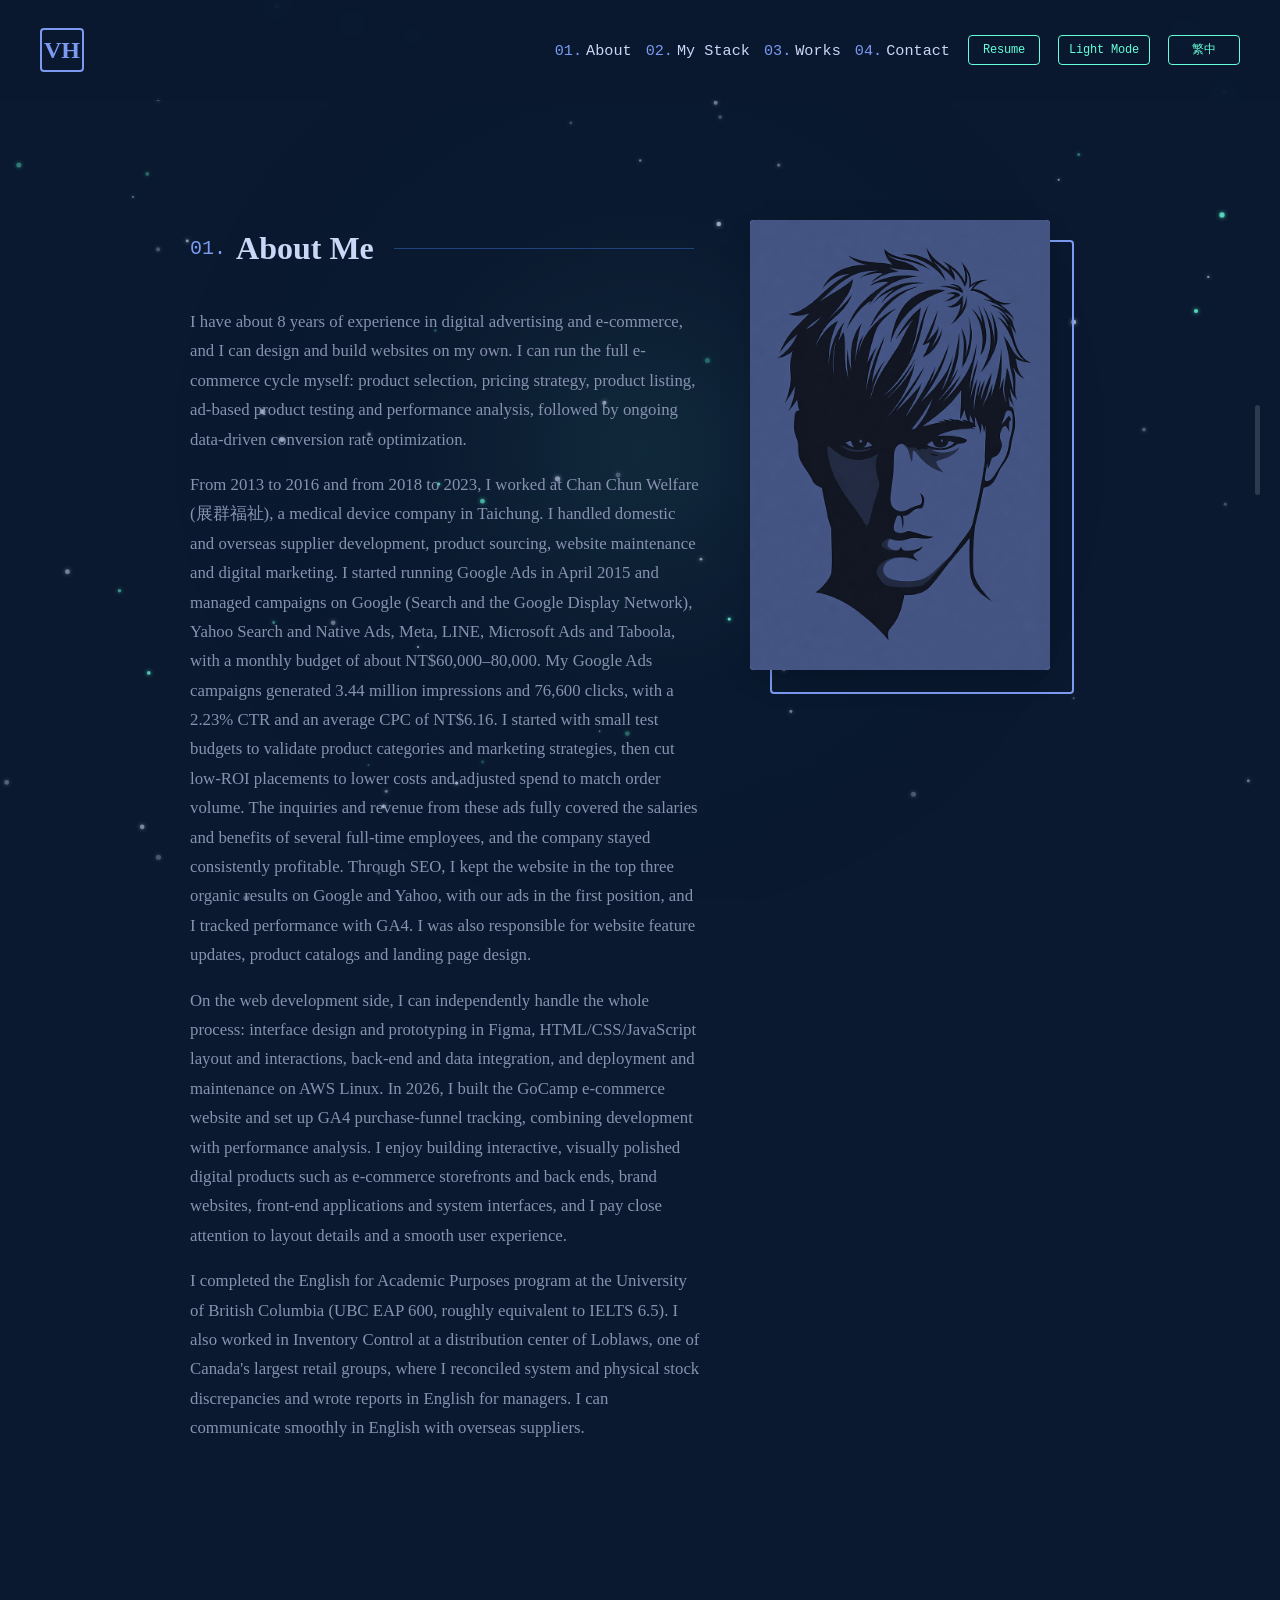
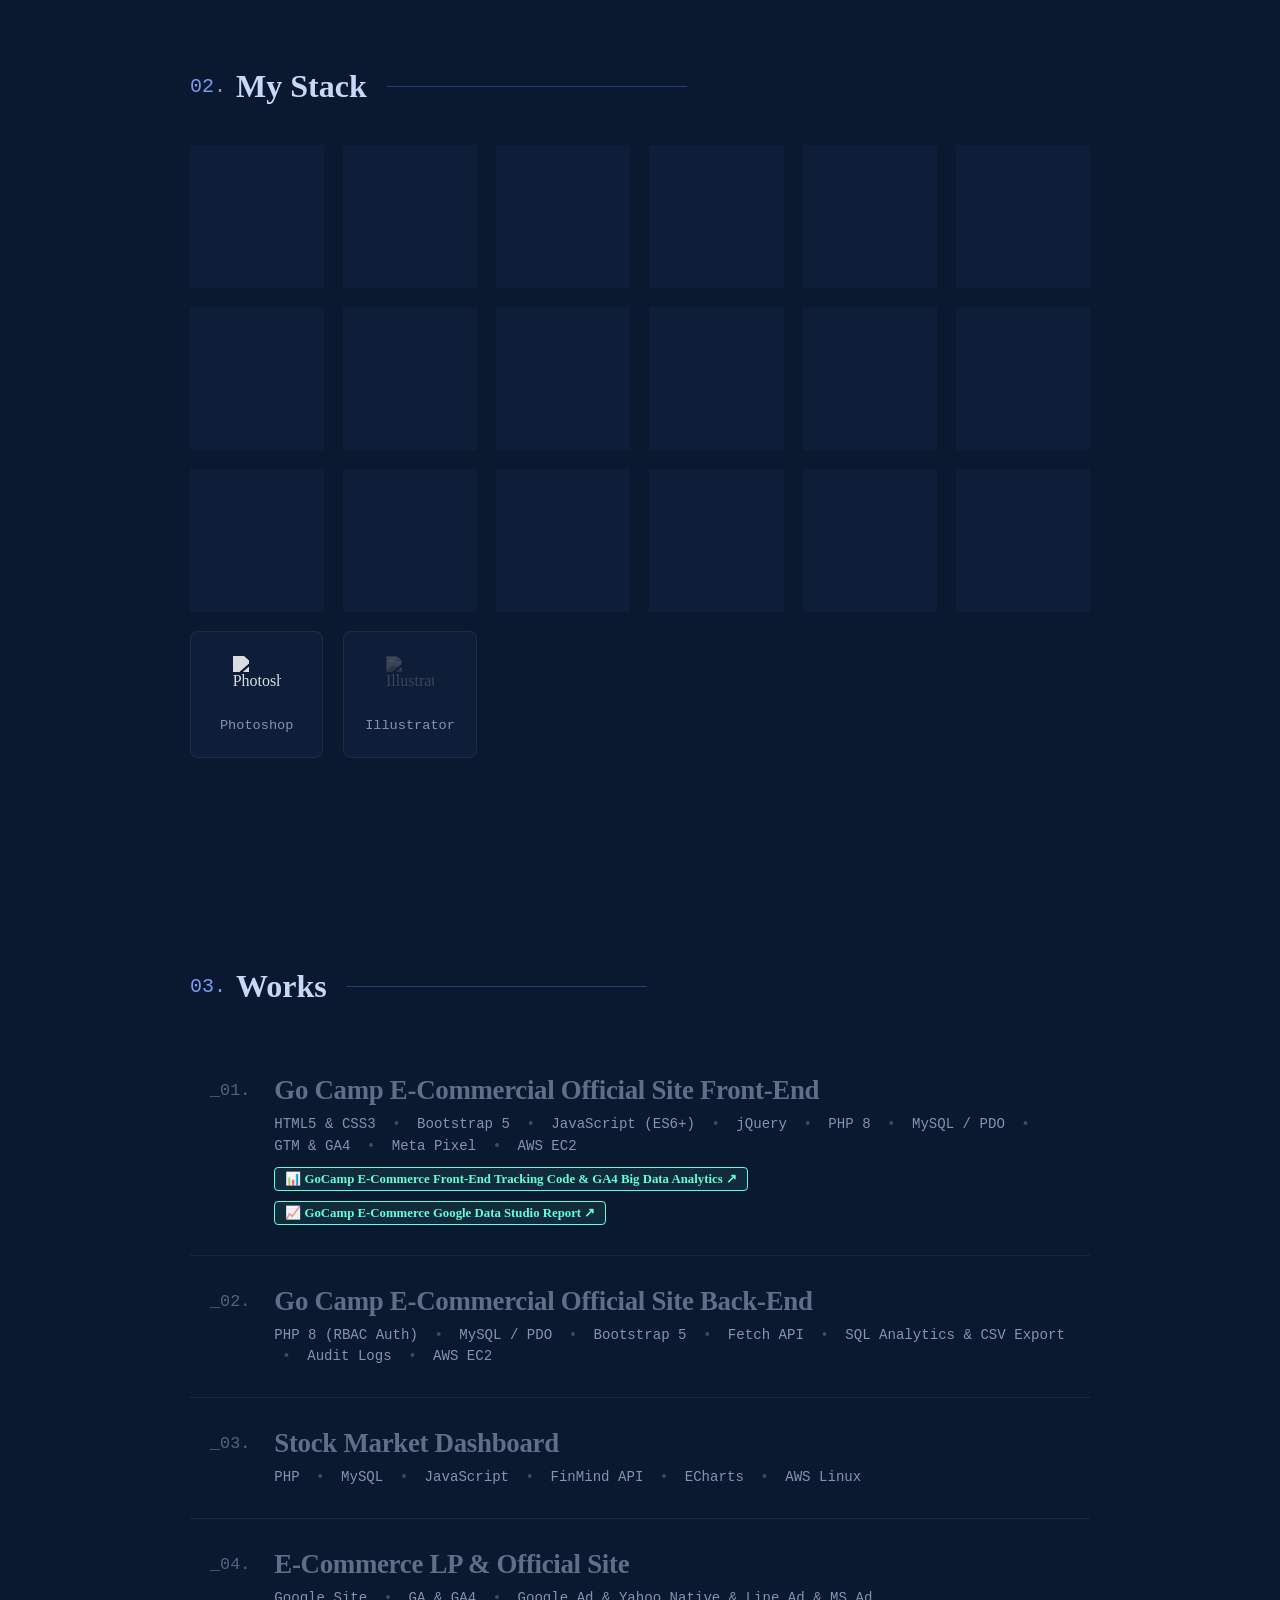
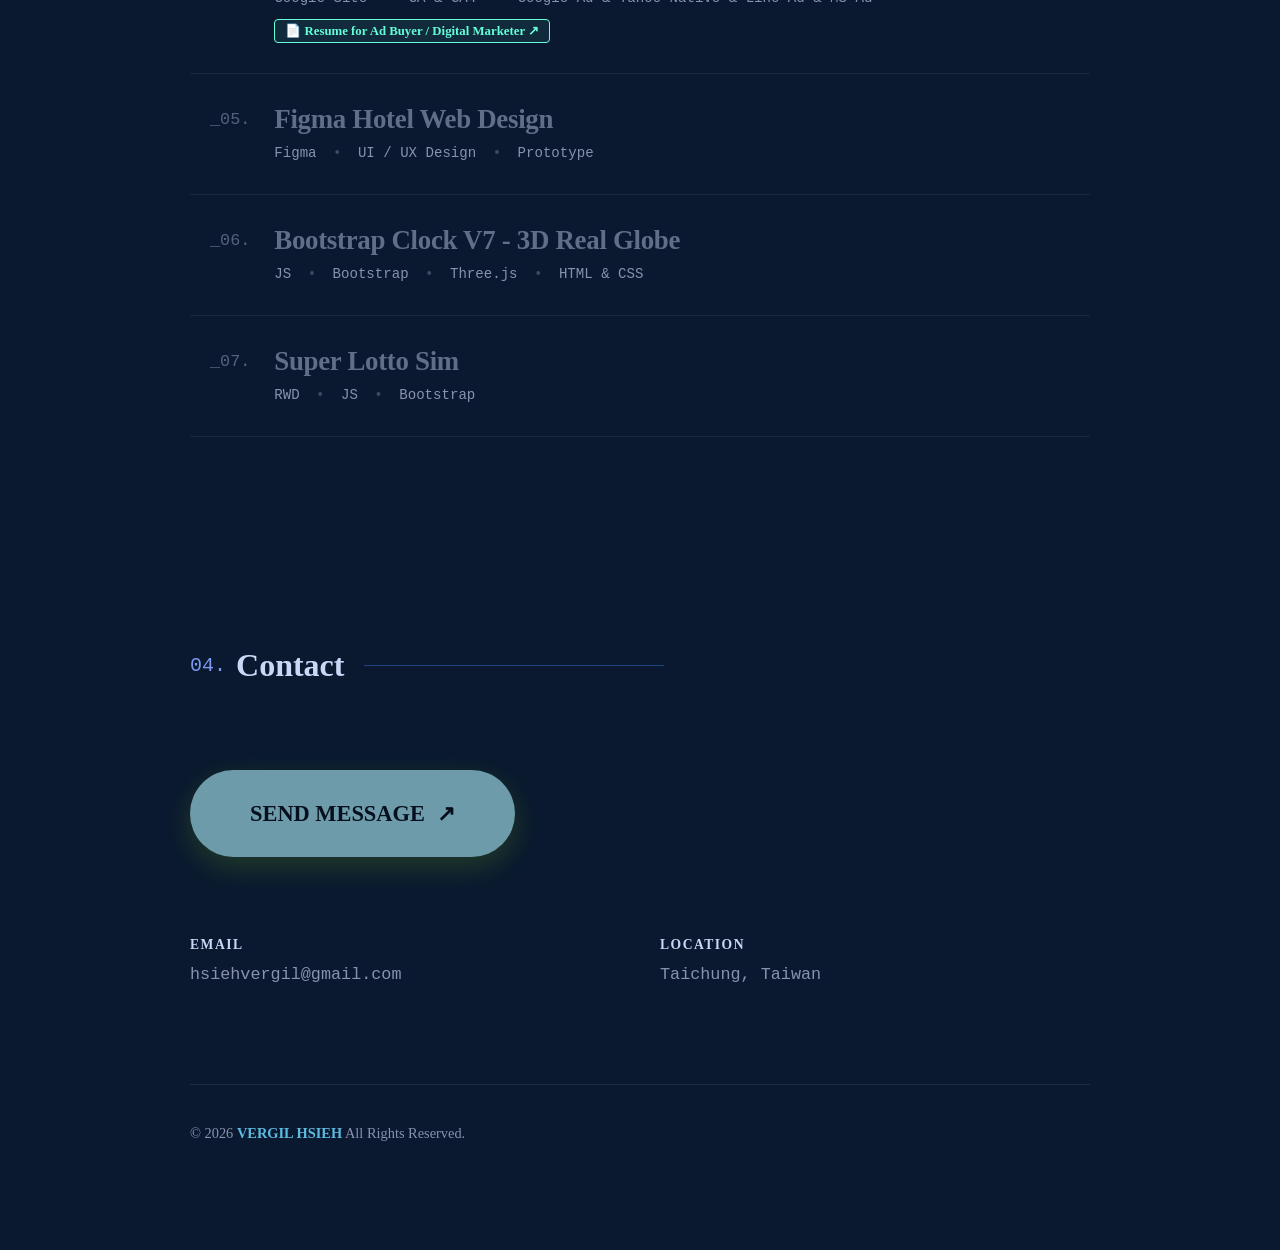
==== commit c5309890: "Add files via upload" ====
--- a/index.html
+++ b/index.html
@@ -280,29 +280,41 @@
           <div class="icon-box"><img
               src="https://cdn.jsdelivr.net/gh/devicons/devicon/icons/javascript/javascript-original.svg"
               alt="JavaScript" /></div>
-          <span class="stack-name">JavaScript</span>
+          <span class="stack-name">JavaScript (ES6+)</span>
+        </div>
+        <div class="stack-card">
+          <div class="icon-box"><img
+              src="https://cdn.jsdelivr.net/gh/devicons/devicon/icons/jquery/jquery-original.svg"
+              alt="jQuery" /></div>
+          <span class="stack-name">jQuery</span>
         </div>
         <div class="stack-card">
           <div class="icon-box"><img src="https://cdn.jsdelivr.net/gh/devicons/devicon/icons/php/php-original.svg"
               alt="PHP" /></div>
-          <span class="stack-name">PHP</span>
+          <span class="stack-name">PHP 8 / PDO</span>
         </div>
         <div class="stack-card">
           <div class="icon-box"><img src="https://cdn.jsdelivr.net/gh/devicons/devicon/icons/mysql/mysql-original.svg"
               alt="MySQL" /></div>
-          <span class="stack-name">MySQL</span>
+          <span class="stack-name">MySQL / MariaDB</span>
         </div>
         <div class="stack-card">
           <div class="icon-box"><img
               src="https://cdn.jsdelivr.net/gh/devicons/devicon/icons/bootstrap/bootstrap-original.svg"
               alt="Bootstrap" /></div>
-          <span class="stack-name">Bootstrap</span>
-        </div>
-        <div class="stack-card">
-          <div class="icon-box"><img
-              src="https://upload.wikimedia.org/wikipedia/commons/9/93/Amazon_Web_Services_Logo.svg" alt="AWS Linux"
+          <span class="stack-name">Bootstrap 5</span>
+        </div>
+        <div class="stack-card">
+          <div class="icon-box"><img
+              src="https://upload.wikimedia.org/wikipedia/commons/9/93/Amazon_Web_Services_Logo.svg" alt="AWS EC2"
               class="invert-dark" /></div>
-          <span class="stack-name">AWS Linux</span>
+          <span class="stack-name">AWS EC2 Linux</span>
+        </div>
+        <div class="stack-card">
+          <div class="icon-box"><img
+              src="https://cdn.jsdelivr.net/gh/devicons/devicon/icons/apache/apache-original.svg"
+              alt="Apache" /></div>
+          <span class="stack-name">Apache 2.4</span>
         </div>
         <div class="stack-card">
           <div class="icon-box"><img src="https://cdn.jsdelivr.net/gh/devicons/devicon/icons/google/google-original.svg"
@@ -313,12 +325,18 @@
           <div class="icon-box"><img
               src="https://cdn.jsdelivr.net/gh/devicons/devicon/icons/facebook/facebook-original.svg" alt="Meta Ads" />
           </div>
-          <span class="stack-name">Meta Ads</span>
+          <span class="stack-name">Meta Ads & Pixel</span>
         </div>
         <div class="stack-card">
           <div class="icon-box"><img src="https://www.gstatic.com/analytics-suite/header/suite/v1/ic_analytics.svg"
               alt="GA4" /></div>
           <span class="stack-name">GA4</span>
+        </div>
+        <div class="stack-card">
+          <div class="icon-box"><img
+              src="https://cdn.jsdelivr.net/gh/devicons/devicon/icons/googlecloud/googlecloud-original.svg"
+              alt="GTM & Looker Studio" /></div>
+          <span class="stack-name">GTM & Looker Studio</span>
         </div>
         <div class="stack-card">
           <div class="icon-box"><img src="https://cdn.jsdelivr.net/gh/devicons/devicon/icons/figma/figma-original.svg"
@@ -375,7 +393,7 @@
               <h3 class="project-title"><span id="proj-title-1">Go Camp E-Commercial Official Site Front-End</span>
                 <span class="external-icon">↗</span>
               </h3>
-              <p class="project-tags">PHP <span>•</span> MySQL <span>•</span> Bootstrap <span>•</span> HTML & CSS <span>•</span> GA4 <span>•</span> AWS <span>•</span> JavaScript</p>
+              <p class="project-tags">HTML5 & CSS3 <span>•</span> Bootstrap 5 <span>•</span> JavaScript (ES6+) <span>•</span> jQuery <span>•</span> PHP 8 <span>•</span> MySQL / PDO <span>•</span> GTM & GA4 <span>•</span> Meta Pixel <span>•</span> AWS EC2</p>
               <div class="project-sublinks-group">
                 <span class="project-sublink"
                   onclick="event.stopPropagation(); window.open('images/GoCamp%E5%9F%8B%E8%A8%AD%E7%A8%8B%E5%BC%8F%E7%A2%BC%20-%20GA4%20%E9%9B%BB%E5%95%86%E5%B7%A8%E9%87%8F%E6%95%B8%E6%93%9A%E5%88%86%E6%9E%90.jpg', '_blank');"
@@ -400,7 +418,7 @@
             <div class="project-info">
               <h3 class="project-title"><span id="proj-title-2">Go Camp E-Commercial Official Site Back-End</span> <span
                   class="external-icon">↗</span></h3>
-              <p class="project-tags">PHP <span>•</span> MySQL <span>•</span> Admin Management <span>•</span> Auth <span>•</span> Bootstrap <span>•</span> AWS <span>•</span> JavaScript</p>
+              <p class="project-tags">PHP 8 (RBAC Auth) <span>•</span> MySQL / PDO <span>•</span> Bootstrap 5 <span>•</span> Fetch API <span>•</span> SQL Analytics & CSV Export <span>•</span> Audit Logs <span>•</span> AWS EC2</p>
             </div>
           </div>
         </a>
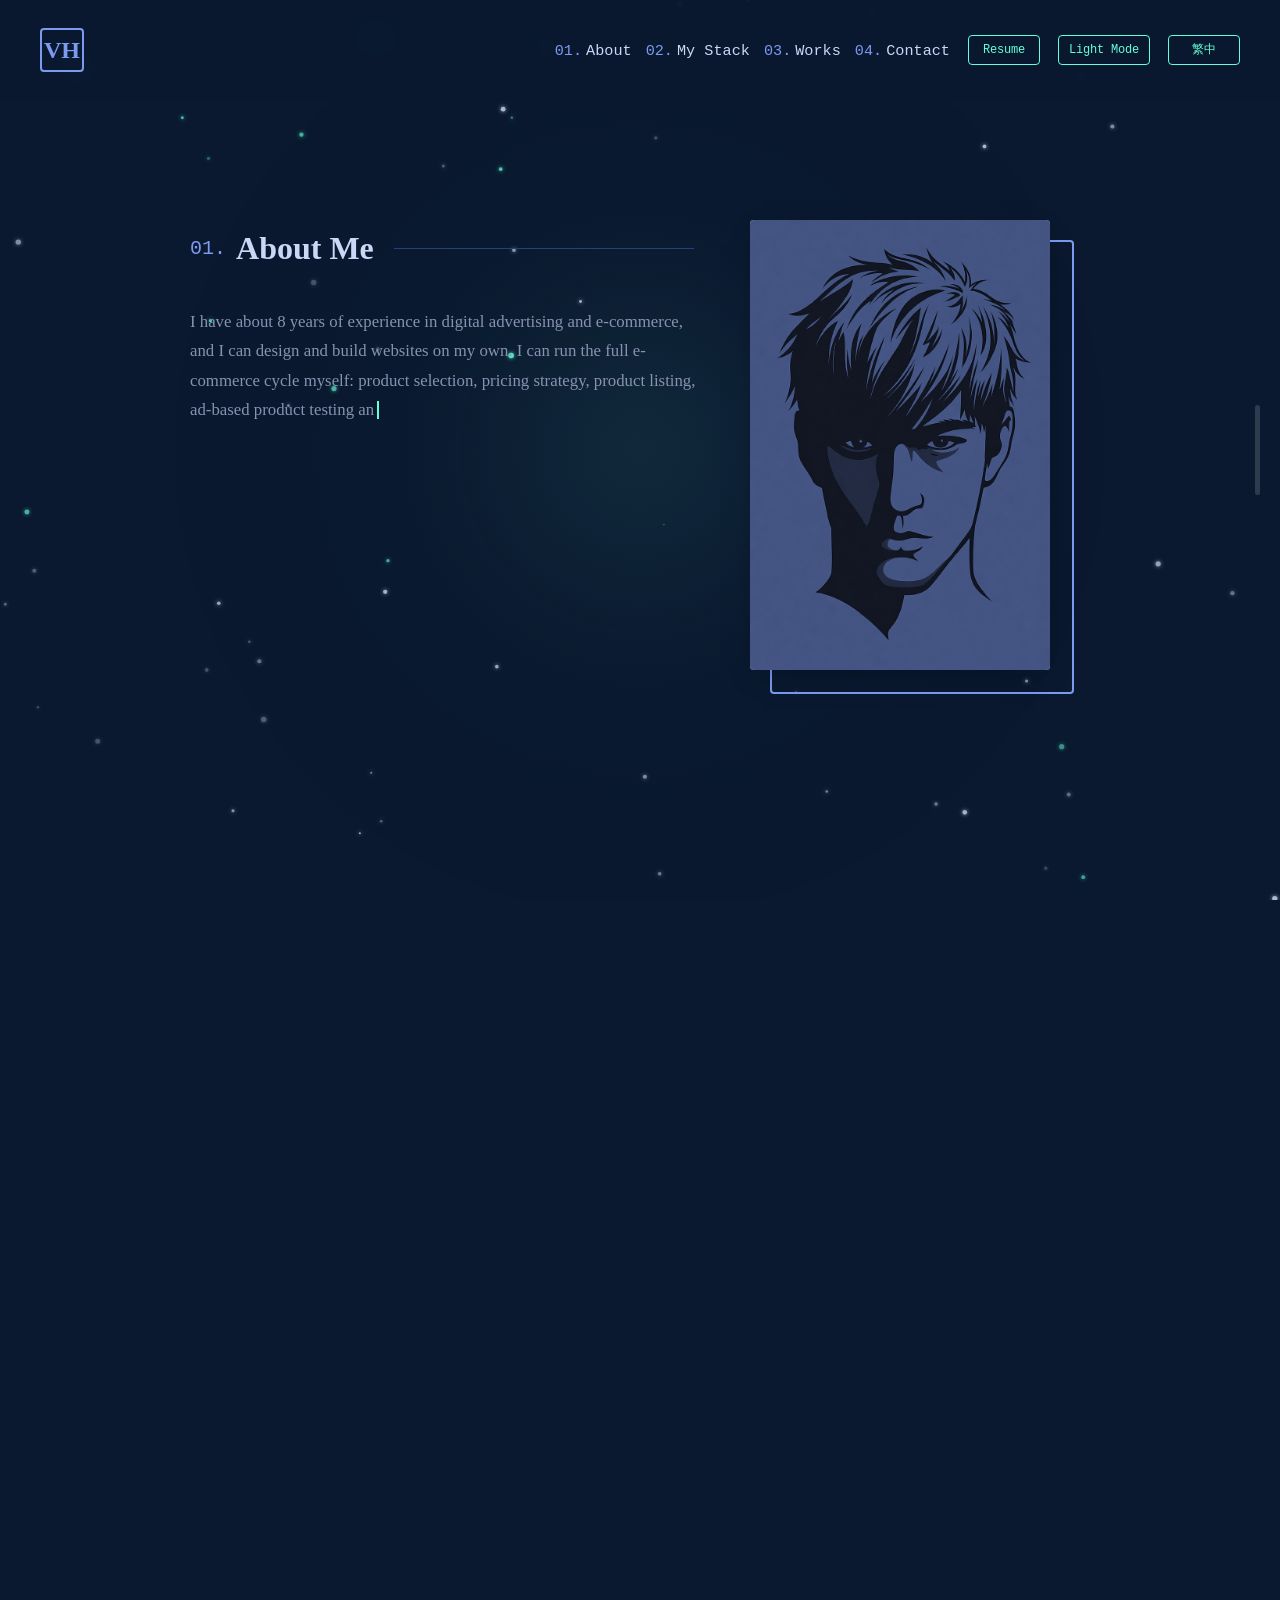
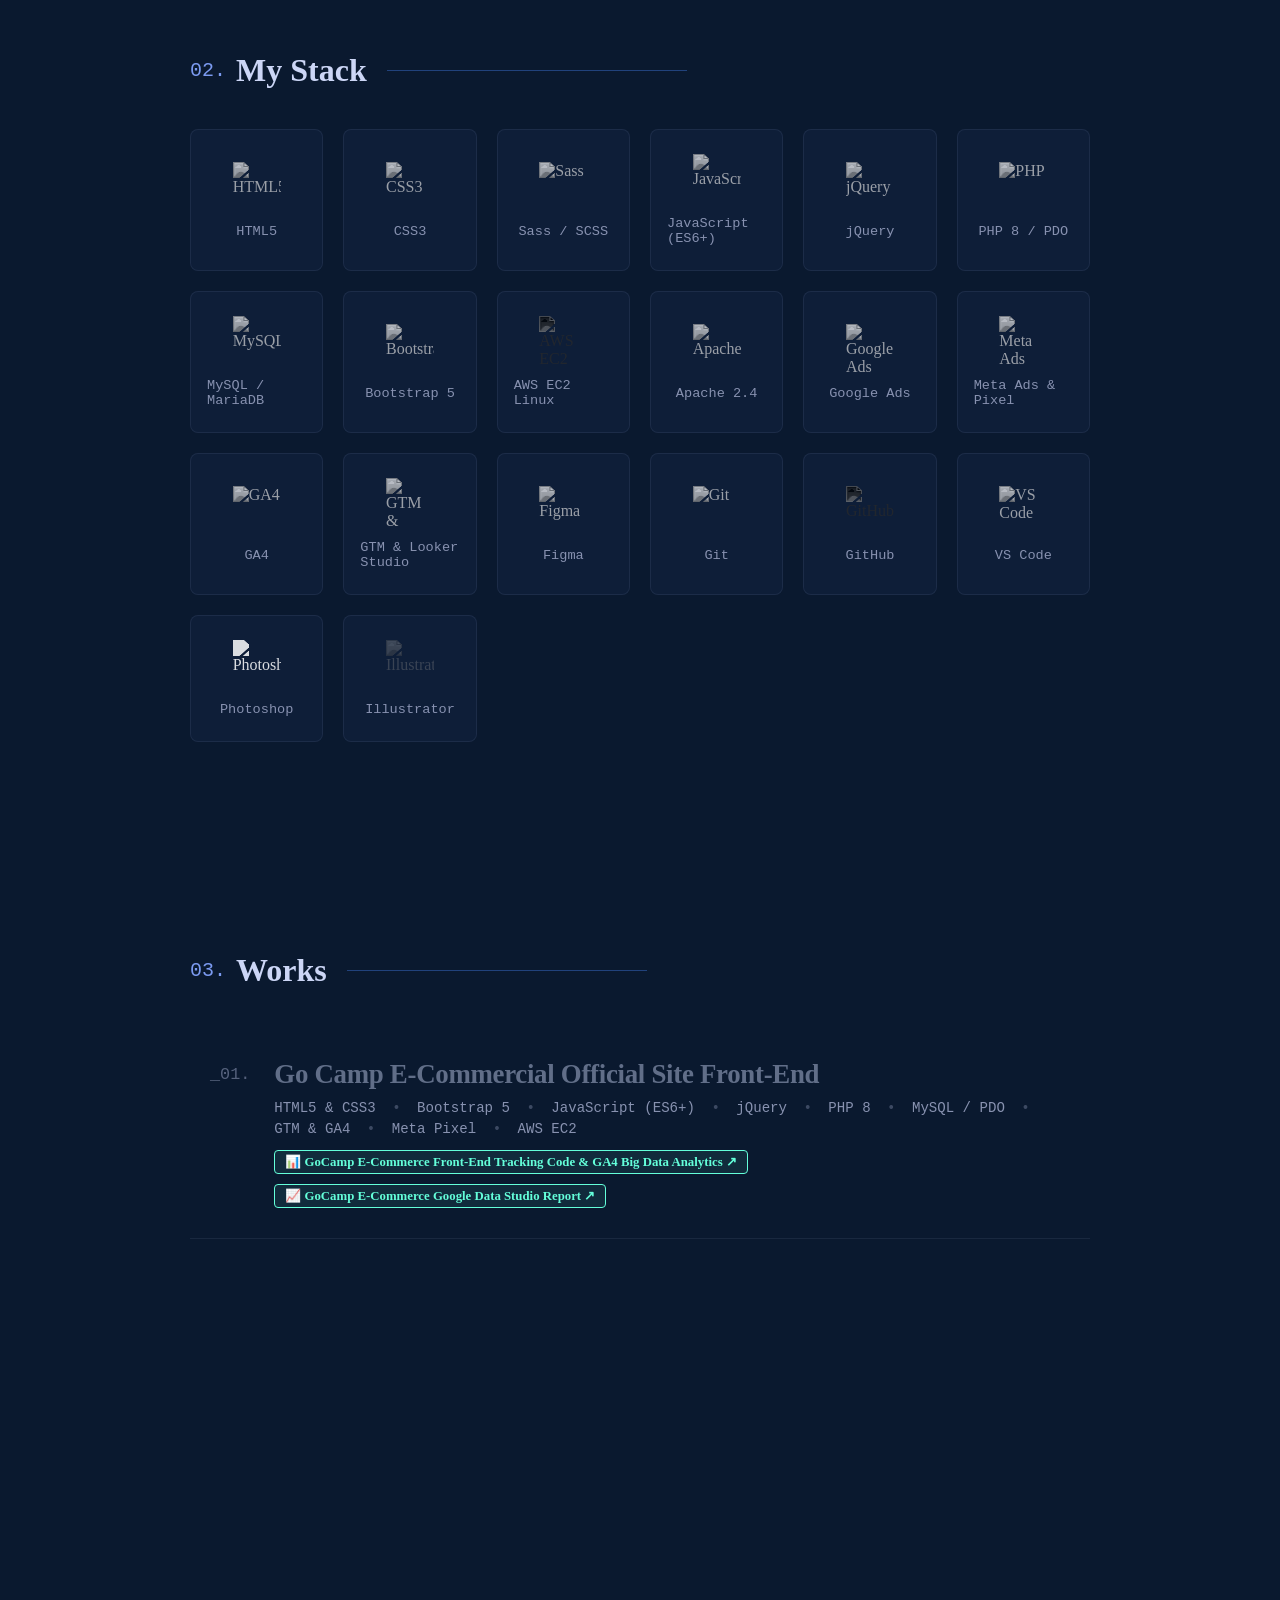
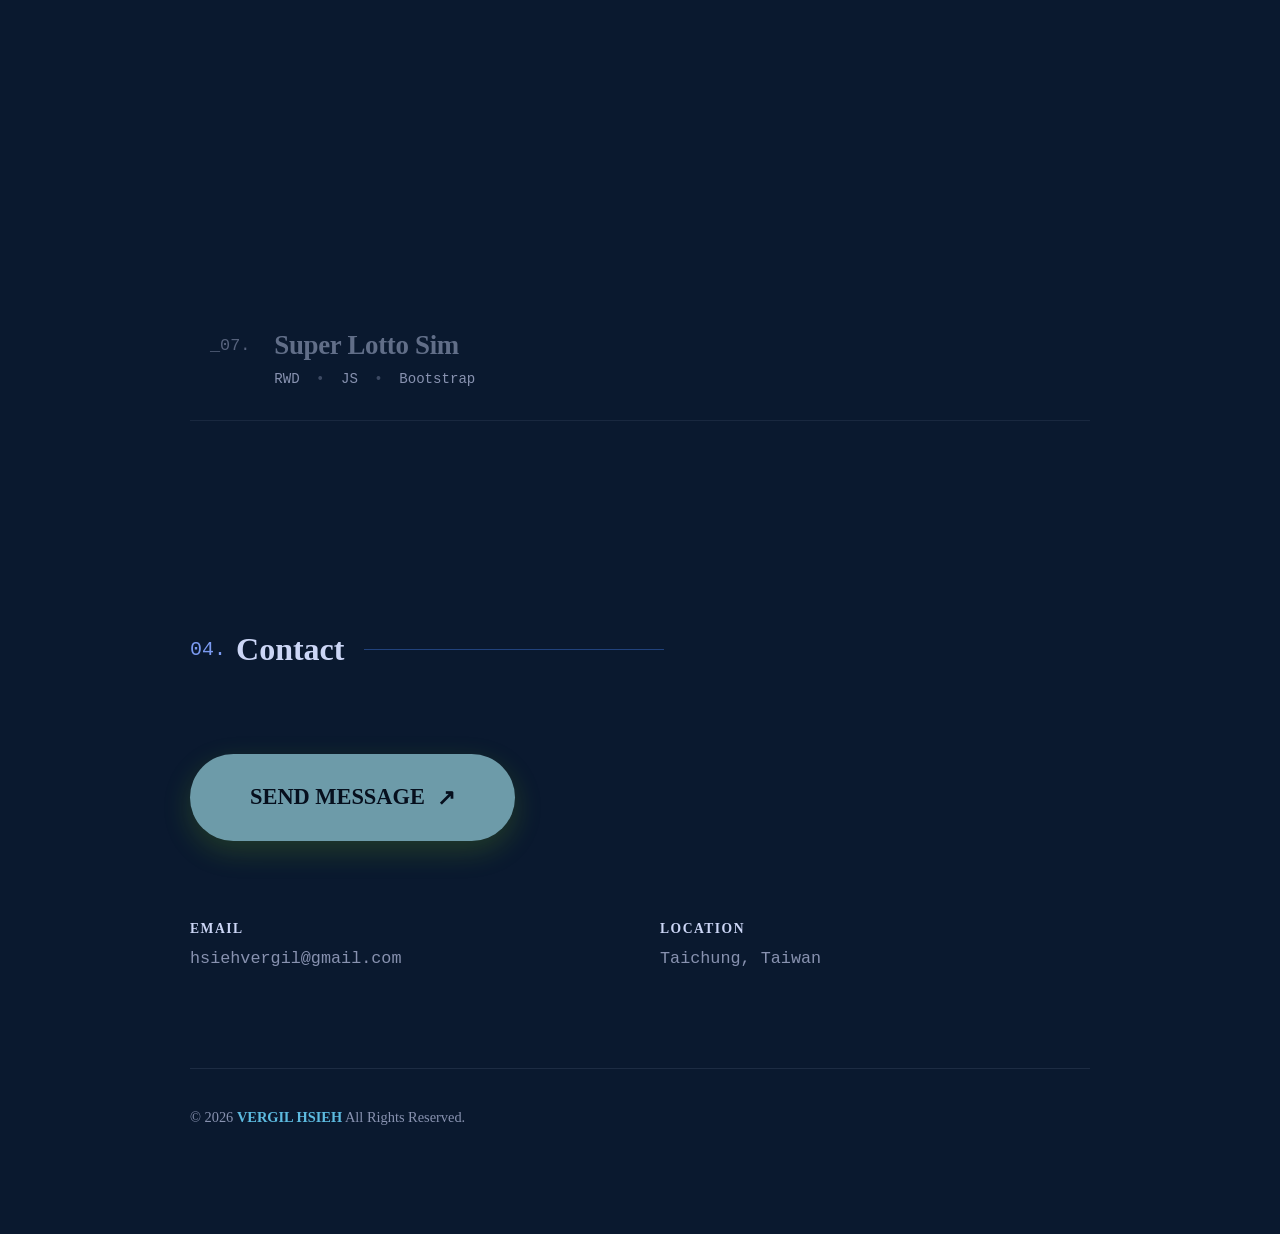
==== commit e9284581: "Add files via upload" ====
--- a/index.html
+++ b/index.html
@@ -86,7 +86,7 @@
       transform: translateY(-1px);
     }
 
-    /* About Me 多段落排版微調 */
+    /* About Me 多段落排版微調與打字機游標 */
     .about-section .about-text p {
       color: #8892b0;
       font-size: 1.05rem;
@@ -96,6 +96,33 @@
 
     body.light-theme .about-section .about-text p {
       color: #475569;
+    }
+
+    #about-desc.is-typing {
+      cursor: pointer;
+    }
+
+    .typing-cursor {
+      display: inline-block;
+      width: 2px;
+      height: 1.1em;
+      background-color: #64ffda;
+      margin-left: 3px;
+      vertical-align: text-bottom;
+      animation: typing-blink 0.75s step-end infinite;
+    }
+
+    body.light-theme .typing-cursor {
+      background-color: #2563eb;
+    }
+
+    @keyframes typing-blink {
+      0%, 100% {
+        opacity: 1;
+      }
+      50% {
+        opacity: 0;
+      }
     }
 
     /* 專案標籤內的額外連結樣式（霓虹增亮 + 呼吸脈衝發光 + 靠左切齊與多按鈕並排間距） */
@@ -239,8 +266,8 @@
           <h2 class="numbered-heading">
             <span class="heading-number">01.</span> <span id="heading-about">About Me</span>
           </h2>
-          <div id="about-desc">
-            <!-- 由下方 JS 自動注入分段段落 -->
+          <div id="about-desc" title="點擊可立即顯示完整內容">
+            <!-- 由下方 JS 自動執行打字機動畫注入段落 -->
           </div>
         </div>
 
@@ -540,10 +567,11 @@
 
   <script src="main.js"></script>
 
-  <!-- 多語系與主題切換控制邏輯 -->
+  <!-- 多語系、主題切換與 About Me 打字機控制邏輯 -->
   <script>
     let currentLang = localStorage.getItem('site_lang') || 'en';
     let currentTheme = localStorage.getItem('site_theme') || 'dark';
+    let typingRafId = null;
 
     const siteI18n = {
       en: {
@@ -622,6 +650,90 @@
       }
     };
 
+    // About Me 逐段高速打字機動畫引擎（防版面跳動 + 點擊即時顯示全文）
+    function startAboutTypewriter(paragraphs, lang) {
+      const aboutBox = document.getElementById('about-desc');
+      if (!aboutBox) return;
+
+      // 取消尚未完成的打字排程
+      if (typingRafId) {
+        cancelAnimationFrame(typingRafId);
+        typingRafId = null;
+      }
+
+      // 1. 先以完整內容測量實際高度並鎖定 min-height，防止打字時下方區塊跳動
+      aboutBox.style.minHeight = '';
+      aboutBox.innerHTML = paragraphs.map(para => `<p>${para}</p>`).join('');
+      const lockedHeight = aboutBox.offsetHeight;
+      if (lockedHeight > 0) {
+        aboutBox.style.minHeight = `${lockedHeight}px`;
+      }
+
+      // 2. 清空並建立對應段落標籤與閃爍游標
+      aboutBox.innerHTML = '';
+      aboutBox.classList.add('is-typing');
+
+      const pElements = paragraphs.map(() => {
+        const p = document.createElement('p');
+        aboutBox.appendChild(p);
+        return p;
+      });
+
+      const cursor = document.createElement('span');
+      cursor.className = 'typing-cursor';
+      cursor.setAttribute('aria-hidden', 'true');
+
+      let pIndex = 0;
+      let charIndex = 0;
+      // 依語言調整每幀推進字元數（中文約 2 字/幀、英文約 6 字元/幀，整體約 3.5~4.5 秒完成）
+      const charsPerFrame = lang === 'zh' ? 2 : 6;
+
+      function finishTypingImmediately() {
+        if (typingRafId) {
+          cancelAnimationFrame(typingRafId);
+          typingRafId = null;
+        }
+        paragraphs.forEach((text, idx) => {
+          pElements[idx].textContent = text;
+        });
+        if (cursor.parentNode) cursor.remove();
+        aboutBox.classList.remove('is-typing');
+        aboutBox.style.minHeight = '';
+      }
+
+      // 允許訪客點擊文字區直接跳過動畫並顯示完整內容
+      aboutBox.onclick = () => {
+        if (aboutBox.classList.contains('is-typing')) {
+          finishTypingImmediately();
+        }
+      };
+
+      function step() {
+        if (pIndex >= paragraphs.length) {
+          finishTypingImmediately();
+          return;
+        }
+
+        const currentText = paragraphs[pIndex];
+        charIndex = Math.min(currentText.length, charIndex + charsPerFrame);
+
+        const currentP = pElements[pIndex];
+        currentP.textContent = currentText.slice(0, charIndex);
+        currentP.appendChild(cursor);
+
+        if (charIndex >= currentText.length) {
+          // 該段落打完，移除此段游標並推進至下一段
+          if (cursor.parentNode) cursor.remove();
+          pIndex++;
+          charIndex = 0;
+        }
+
+        typingRafId = requestAnimationFrame(step);
+      }
+
+      typingRafId = requestAnimationFrame(step);
+    }
+
     function toggleTheme() {
       currentTheme = currentTheme === 'dark' ? 'light' : 'dark';
       localStorage.setItem('site_theme', currentTheme);
@@ -659,12 +771,9 @@
       document.getElementById('nav-contact').innerText = t.navContact;
       document.getElementById('nav-resume').innerText = t.navResume;
 
-      // 區塊標題與介紹內文 (陣列多段落渲染)
+      // 區塊標題與 About Me 打字機動畫渲染
       document.getElementById('heading-about').innerText = t.headingAbout;
-      const aboutBox = document.getElementById('about-desc');
-      if (aboutBox) {
-        aboutBox.innerHTML = t.aboutDesc.map(para => `<p>${para}</p>`).join('');
-      }
+      startAboutTypewriter(t.aboutDesc, currentLang);
 
       document.getElementById('heading-stack').innerText = t.headingStack;
       document.getElementById('heading-work').innerText = t.headingWork;
--- a/index.css
+++ b/index.css
@@ -392,6 +392,29 @@
   transition: all 0.3s cubic-bezier(0.645, 0.045, 0.355, 1);
   backdrop-filter: blur(5px);
 }
+
+/* My Stack 卡片「逐行由外向內匯聚」滾動進場動畫狀態 (總時長 3.0s) */
+.stack-section .stack-card.reveal-init {
+  opacity: 0;
+  transform: translate3d(var(--reveal-x, 0px), var(--reveal-y, 24px), 0) scale(0.92);
+  pointer-events: none;
+}
+.stack-section .stack-card.reveal-init.is-visible {
+  opacity: 1;
+  transform: translate3d(0, 0, 0) scale(1);
+  transition:
+    opacity 3.0s cubic-bezier(0.22, 1, 0.36, 1) var(--reveal-delay, 0ms),
+    transform 3.0s cubic-bezier(0.22, 1, 0.36, 1) var(--reveal-delay, 0ms),
+    background-color 0.3s ease,
+    border-color 0.3s ease,
+    box-shadow 0.3s ease;
+}
+.stack-section .stack-card.reveal-done {
+  opacity: 1;
+  pointer-events: auto;
+  transition: all 0.3s cubic-bezier(0.645, 0.045, 0.355, 1);
+}
+
 .stack-section .stack-card .icon-box {
   width: 48px;
   height: 48px;
@@ -468,6 +491,28 @@
   transition: all 0.3s ease;
   position: relative;
 }
+
+/* Works 專案項目「左右交替由外向內滑入」進場動畫狀態 */
+.work-section .project-item.work-init {
+  opacity: 0;
+  transform: translate3d(var(--work-x, -80px), 0, 0);
+  pointer-events: none;
+}
+.work-section .project-item.work-init.work-visible {
+  opacity: 1;
+  transform: translate3d(0, 0, 0);
+  transition:
+    opacity 1.05s cubic-bezier(0.22, 1, 0.36, 1),
+    transform 1.05s cubic-bezier(0.22, 1, 0.36, 1),
+    background-color 0.3s ease;
+}
+.work-section .project-item.work-done {
+  opacity: 1;
+  transform: none;
+  pointer-events: auto;
+  transition: all 0.3s ease;
+}
+
 .work-section .project-item .project-left {
   display: flex;
   align-items: flex-start;
@@ -487,7 +532,7 @@
   flex-shrink: 0;
 }
 
-/* 核心調整：調降桌機全螢幕字級，確保單行不爆行（比照附圖二） */
+/* 核心調整：調降桌機全螢幕字級，確保單行不爆行 */
 .work-section .project-item .project-info .project-title {
   font-size: clamp(1.35rem, 2.1vw, 1.85rem);
   font-weight: 700;
@@ -498,7 +543,7 @@
   display: flex;
   align-items: center;
   gap: 12px;
-  white-space: nowrap; /* 桌機全版面時強制單行排版 */
+  white-space: nowrap;
 }
 .work-section .project-item .project-info .project-title .external-icon {
   font-size: 1.35rem;
@@ -583,7 +628,7 @@
     font-size: 1.45rem !important;
     line-height: 1.35;
     gap: 8px;
-    white-space: normal; /* 手機端允許自然折行 */
+    white-space: normal;
   }
   .work-section .project-item .project-info .project-title .external-icon {
     font-size: 1.25rem;
